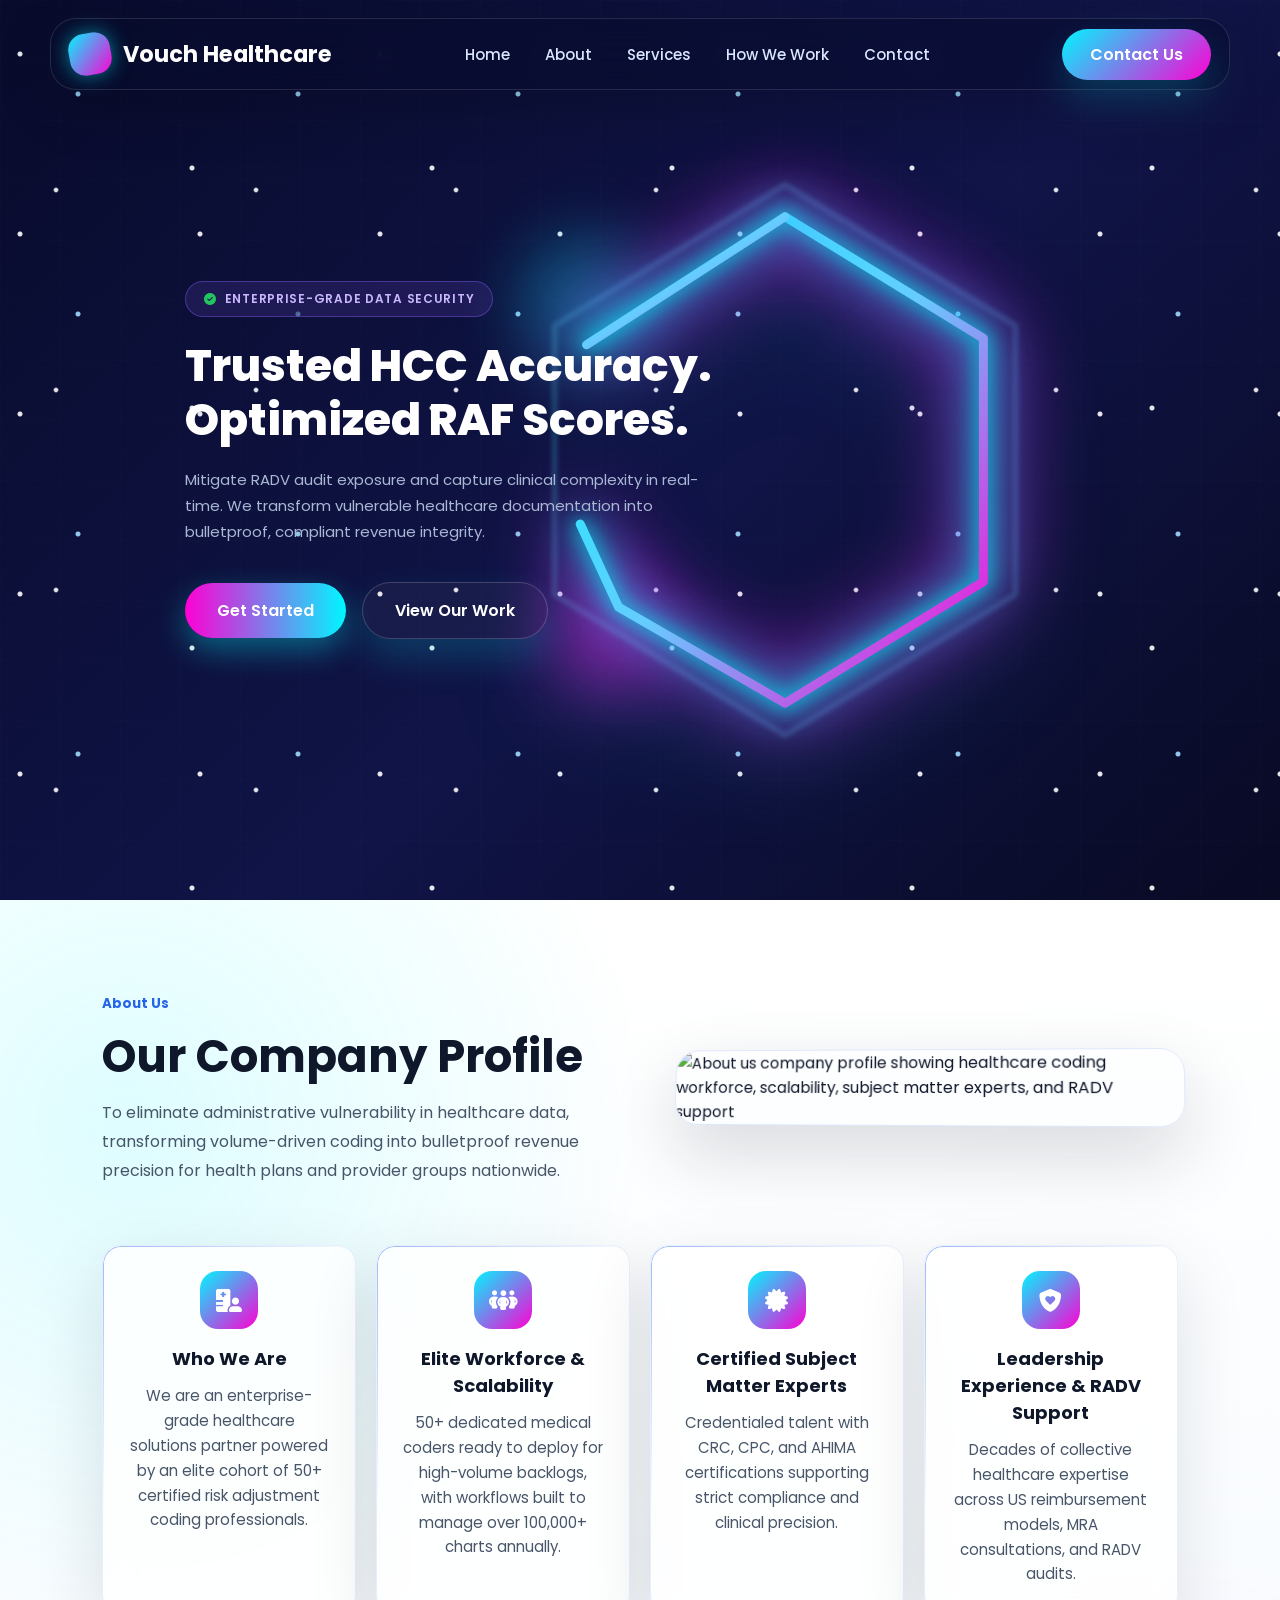
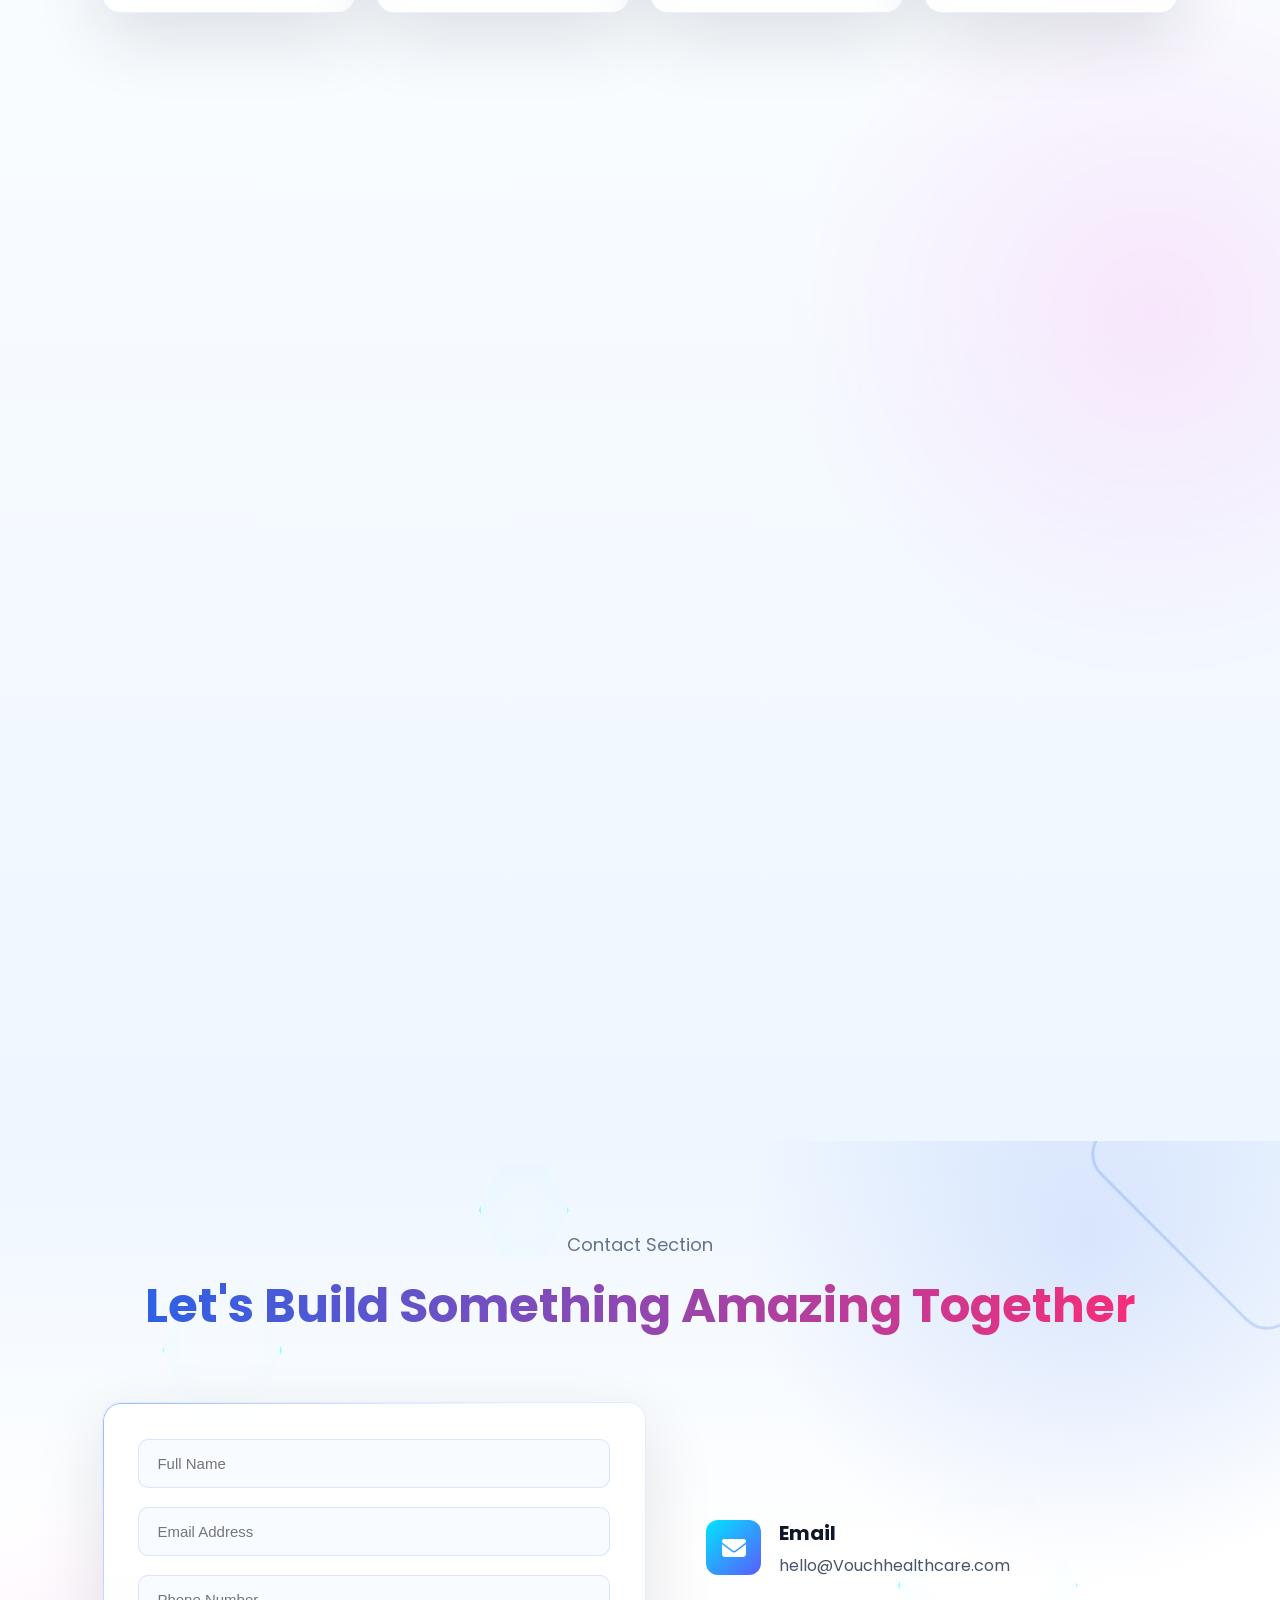
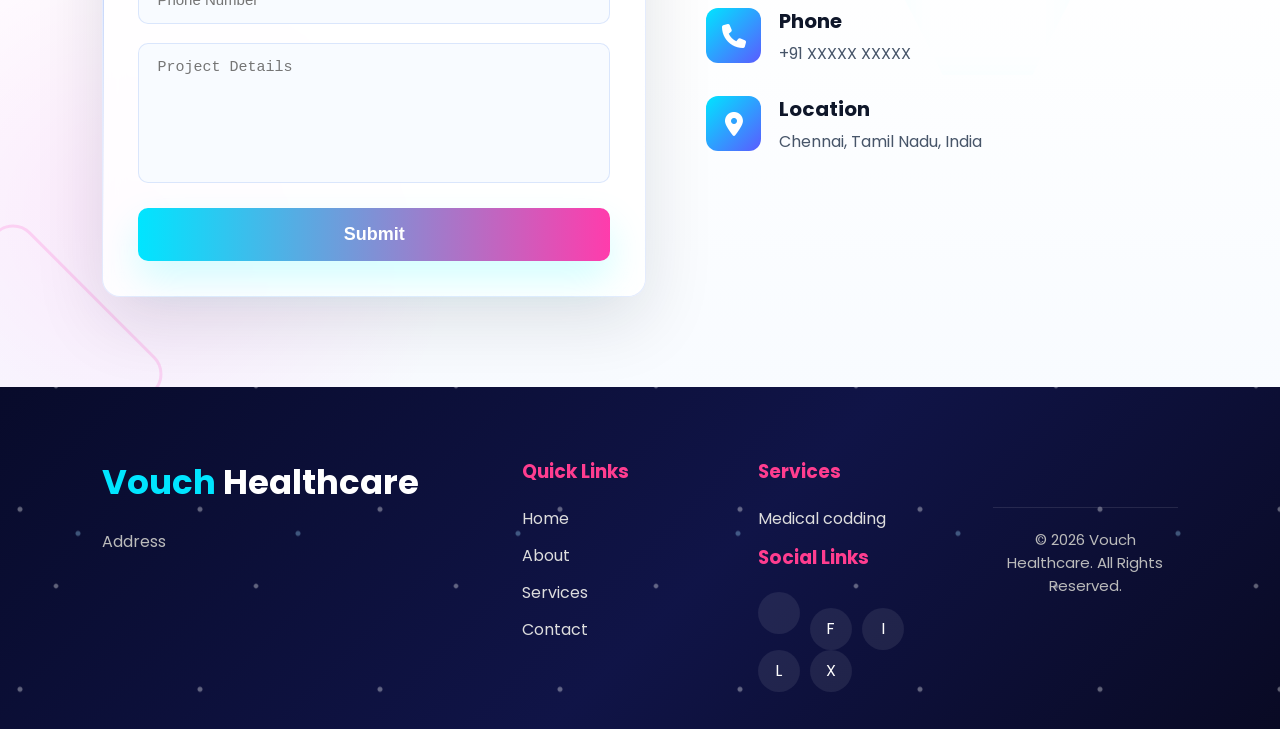
==== index.html @ fd896cf3 "Add files via upload" ====
<!DOCTYPE html>
<html lang="en">
  <head>
    <meta charset="UTF-8" />
    <meta name="viewport" content="width=device-width, initial-scale=1.0" />
    <title>Vyrozen | Modern Websites, SEO & AI Solutions</title>
    <meta name="description" content="Vyrozen builds modern, responsive and SEO-friendly websites that help businesses grow online with web design, SEO and AI-powered solutions." />
    <meta name="keywords" content="Vyrozen, website development, web design, SEO, AI automation, responsive websites" />
    <meta name="robots" content="index, follow" />
    <meta property="og:title" content="Vyrozen | Modern Websites, SEO & AI Solutions" />
    <meta property="og:description" content="Building digital experiences that help businesses grow with modern websites, SEO and AI-powered solutions." />
    <meta property="og:type" content="website" />
    <meta property="og:site_name" content="Vyrozen" />
    <meta name="twitter:card" content="summary_large_image" />
    <meta name="theme-color" content="#080b2b" />
    <link rel="canonical" href="https://vyrozen.com/" />
    <link rel="preconnect" href="https://fonts.googleapis.com" />
    <link rel="preconnect" href="https://fonts.gstatic.com" crossorigin />
    <link href="https://fonts.googleapis.com/css2?family=Poppins:wght@300;400;500;600;700;800&display=swap" rel="stylesheet" />
    <link rel="stylesheet" href="https://cdnjs.cloudflare.com/ajax/libs/font-awesome/6.5.2/css/all.min.css" />
    <link rel="stylesheet" href="styles.css" />
    <script type="application/ld+json">
      {
        "@context": "https://schema.org",
        "@type": "ProfessionalService",
        "name": "Vyrozen",
        "url": "https://vyrozen.com/",
        "email": "hello@vyrozen.com",
        "address": {
          "@type": "PostalAddress",
          "addressLocality": "Coimbatore",
          "addressRegion": "Tamil Nadu",
          "addressCountry": "IN"
        },
        "description": "Vyrozen builds responsive websites, SEO-friendly digital experiences, and AI-powered solutions for growing businesses.",
        "serviceType": ["Website Development", "UI/UX Design", "SEO", "AI Automation"]
      }
    </script>
  </head>
  <body>
    <a class="skip-link" href="#home">Skip to content</a>
    <div class="blur blur1"></div>
    <div class="blur blur2"></div>

    <header class="site-header">
      <a class="logo" href="#home" aria-label="Vouch home">
        <span class="logo-circle"></span>
        <span>Vouch Healthcare</span>
      </a>
      <button class="menu-toggle" type="button" aria-label="Open menu" aria-expanded="false">
        <span></span><span></span><span></span>
      </button>
      <nav class="main-nav" aria-label="Main navigation">
        <ul>
          <li><a href="#home">Home</a></li>
          <li><a href="#about">About</a></li>
          <li><a href="#services">Services</a></li>
          <li><a href="#process">How We Work</a></li>
          <li><a href="#contact">Contact</a></li>
        </ul>
      </nav>
      <a href="#contact" class="contact-btn">Contact Us</a>
    </header>

    <main>
      <section class="hero" id="home" aria-label="Hero section">
        <div class="hero-content reveal">
          <div class="tag"><i class="fa-solid fa-circle-check"></i> Enterprise-Grade Data Security</div>
          <h1>
            Trusted HCC Accuracy.<br />
            Optimized RAF Scores.
          </h1>
          <p>
            Mitigate RADV audit exposure and capture clinical complexity in real-time. We transform vulnerable healthcare documentation into bulletproof, compliant revenue integrity.
          </p>
          <div class="hero-buttons">
            <a href="#contact" class="btn primary">Get Started</a>
            <a href="#about" class="btn secondary">View Our Work</a>
          </div>
        </div>

        <div class="hero-visual reveal">
          <div class="hexagon-large" aria-hidden="true">
            <div class="hex-blur1"></div>
            <div class="hex-blur2"></div>
            <svg viewBox="0 0 500 500">
              <defs>
                <linearGradient id="grad" x1="0%" y1="0%" x2="100%" y2="100%">
                  <stop offset="0%" stop-color="#00F7FF" />
                  <stop offset="50%" stop-color="#66CCFF" />
                  <stop offset="100%" stop-color="#FF00D4" />
                </linearGradient>
              </defs>
              <polygon class="outer" points="250,35 430,145 430,355 250,465 70,355 70,145" />
              <path class="inner" d="M250 60 L405 155 L405 345 L250 440 L120 365 L90 300" />
              <path class="inner" d="M95 160 L250 60" />
            </svg>
          </div>
        </div>
      </section>

      <section class="about" id="about" aria-label="About Vouch Healthcare">
        <div class="about-top">
          <div class="left reveal">
            <small>About Us</small>
            <h2>Our Company Profile</h2>
            <p>
              To eliminate administrative vulnerability in healthcare data, transforming volume-driven coding into bulletproof revenue precision for health plans and provider groups nationwide.
            </p>
          </div>
          <div class="right reveal">
            <img class="about-profile-img" src="assets/about-company-profile.jpg" alt="About us company profile showing healthcare coding workforce, scalability, subject matter experts, and RADV support" loading="lazy" />
          </div>
        </div>

        <div class="features" id="services">
          <article class="card reveal tilt-card">
            <div class="feature-icon"><i class="fa-solid fa-hospital-user"></i></div>
            <h3>Who We Are</h3>
            <p>We are an enterprise-grade healthcare solutions partner powered by an elite cohort of 50+ certified risk adjustment coding professionals.</p>
          </article>
          <article class="card reveal tilt-card">
            <div class="feature-icon"><i class="fa-solid fa-people-group"></i></div>
            <h3>Elite Workforce & Scalability</h3>
            <p>50+ dedicated medical coders ready to deploy for high-volume backlogs, with workflows built to manage over 100,000+ charts annually.</p>
          </article>
          <article class="card reveal tilt-card">
            <div class="feature-icon"><i class="fa-solid fa-certificate"></i></div>
            <h3>Certified Subject Matter Experts</h3>
            <p>Credentialed talent with CRC, CPC, and AHIMA certifications supporting strict compliance and clinical precision.</p>
          </article>
          <article class="card reveal tilt-card">
            <div class="feature-icon"><i class="fa-solid fa-shield-heart"></i></div>
            <h3>Leadership Experience & RADV Support</h3>
            <p>Decades of collective healthcare expertise across US reimbursement models, MRA consultations, and RADV audits.</p>
          </article>
        </div>

        <div class="process reveal" id="process">
          <small>How We Work</small>
          <h2>Our Process</h2>
          <div class="steps">
            <article class="step tilt-card"><div class="number">1</div><h3>Patient & Claim Intake</h3><p>Collect patient records and verify details.</p></article>
            <article class="step tilt-card"><div class="number">2</div><h3>Medical Coding</h3><p>Assign accurate ICD, CPT, and HCPCS medical codes.</p></article>
            <article class="step tilt-card"><div class="number">3</div><h3>Claims & AR</h3><p>Submit claims and efficiently manage outstanding receivables.</p></article>
            <article class="step tilt-card"><div class="number">4</div><h3>Reporting</h3><p>Track performance and optimize revenue cycle outcomes continuously.</p></article>
          </div>
        </div>

        <div class="bottom">
          <div class="bottom-left reveal">
            <small>Why Choose Us</small>
            <h2>Why Businesses Trust Us</h2>
            <ul>
              <li><i class="fa-solid fa-check"></i> HIPAA-Compliant Data Security</li>
              <li><i class="fa-solid fa-check"></i> Reduced Coding Errors</li>
              <li><i class="fa-solid fa-check"></i> Faster Turnaround Time</li>
              <li><i class="fa-solid fa-check"></i> Reduced Denials & Rejections</li>
              <li><i class="fa-solid fa-check"></i> Accurate & Compliant Coding</li>
              <li><i class="fa-solid fa-check"></i> 24/7 Support</li>
            </ul>
          </div>
          <div class="stats reveal">
            <article class="box tilt-card"><h2>50+</h2><p>Certified Codders</p></article>
            <article class="box tilt-card"><h2>98+</h2><p>Accuracy Rate</p></article>
            <article class="box tilt-card"><h2>1+</h2><p>Years Experience</p></article>
            <article class="box tilt-card"><h2>24/7</h2><p>Support</p></article>
          </div>
        </div>
      </section>

      <section class="contact" id="contact">
        <div class="section-title reveal">
          <span>Contact Section</span>
          <div class="hexagon hex1"></div>
          <div class="hexagon hex2"></div>
          <div class="hexagon hex3"></div>
          <h2>Let's Build Something Amazing Together</h2>
        </div>
        <div class="contact-wrapper">
          <form class="contact-form reveal">
            <label><span>Full Name</span><input type="text" name="name" placeholder="Full Name" autocomplete="name" required /></label>
            <label><span>Email Address</span><input type="email" name="email" placeholder="Email Address" autocomplete="email" required /></label>
            <label><span>Phone Number</span><input type="tel" name="phone" placeholder="Phone Number" autocomplete="tel" /></label>
            <label><span>Project Details</span><textarea name="project" placeholder="Project Details" required></textarea></label>
            <button type="submit">Submit</button>
          </form>
          <div class="contact-info reveal">
            <article class="info-box"><div class="icon"><i class="fa-solid fa-envelope"></i></div><div><h4>Email</h4><p>hello@Vouchhealthcare.com</p></div></article>
            <article class="info-box"><div class="icon"><i class="fa-solid fa-phone"></i></div><div><h4>Phone</h4><p>+91 XXXXX XXXXX</p></div></article>
            <article class="info-box"><div class="icon"><i class="fa-solid fa-location-dot"></i></div><div><h4>Location</h4><p>Chennai, Tamil Nadu, India</p></div></article>
          </div>
        </div>
      </section>
    </main>

    <footer class="footer">
      <div class="footer-grid">
        <div>
          <div class="footer-logo"><span>Vouch</span> Healthcare</div>
          <p>Address</p>
        </div>
        <div>
          <h3>Quick Links</h3>
          <ul><li><a href="#home">Home</a></li><li><a href="#about">About</a></li><li><a href="#services">Services</a></li><li><a href="#contact">Contact</a></li></ul>
        </div>
        <div>
          <h3>Services</h3>
          <ul><li><a href="#services">Medical codding</a></li><li><a 
        </div>
        <div>
          <h3>Social Links</h3>
          <div class="social"><a href="#" aria-label="Facebook">F</a><a href="#" aria-label="Instagram">I</a><a href="#" aria-label="LinkedIn">L</a><a href="#" aria-label="X">X</a></div>
        </div>
      </div>
      <div class="copyright">© 2026 Vouch Healthcare. All Rights Reserved.</div>
    </footer>

    <script src="script.js"></script>
  </body>
</html>
---- styles.css ----
*{box-sizing:border-box;margin:0;padding:0}
:root{--primary:#00f7ff;--secondary:#ff00d4;--blue:#3b82f6;--dark:#080b2b;--muted:#a9b8d4}
html{scroll-behavior:smooth}
body{min-height:100vh;overflow-x:hidden;color:#fff;background:#f6f9ff;font-family:Poppins,sans-serif}
a{color:inherit;text-decoration:none}ul{list-style:none}.blur{position:absolute;z-index:-1;border-radius:50%;filter:blur(120px)}.blur1{top:-150px;right:-120px;width:420px;height:420px;background:#00e5ff;opacity:.25}.blur2{bottom:-120px;left:-120px;width:350px;height:350px;background:#ff2dff;opacity:.15}
.site-header{position:fixed;top:0;left:0;z-index:1000;display:flex;width:100%;min-height:90px;align-items:center;justify-content:space-between;gap:24px;padding:0 8%;transition:.3s}.site-header.scrolled{background:rgba(8,11,43,.74);box-shadow:0 20px 50px rgba(0,0,0,.24);backdrop-filter:blur(18px)}
.logo{display:flex;align-items:center;gap:12px;font-size:1.4rem;font-weight:700}.logo-circle{display:block;width:42px;height:42px;border-radius:50%;background:linear-gradient(135deg,var(--primary),var(--secondary));box-shadow:0 0 20px rgba(0,247,255,.5)}
.main-nav ul{display:flex;gap:35px}.main-nav a{position:relative;color:#d9e7ff;font-size:15px;font-weight:500}.main-nav a:hover{color:#fff}.main-nav a::after{position:absolute;bottom:-8px;left:0;width:0;height:2px;content:"";background:linear-gradient(90deg,var(--primary),var(--secondary));transition:.3s}.main-nav a:hover::after{width:100%}
.contact-btn,.btn,.contact-form button{transition:transform .35s ease,box-shadow .35s ease}.contact-btn{padding:13px 28px;color:#fff;border-radius:50px;background:linear-gradient(135deg,var(--primary),var(--secondary));font-weight:600}.menu-toggle{display:none;width:44px;height:44px;border:1px solid rgba(255,255,255,.18);border-radius:14px;background:rgba(255,255,255,.08)}.menu-toggle span{display:block;width:20px;height:2px;margin:5px auto;background:#fff}
.hero{position:relative;display:flex;min-height:100vh;align-items:center;justify-content:center;padding:100px 8% 80px;text-align:left;overflow:hidden;background:linear-gradient(135deg,#080b2b,#101447 55%,#090a24)}.hero::before{position:absolute;inset:0;z-index:0;content:"";background:radial-gradient(circle,#fff 2px,transparent 3px) 10% 20%/180px 180px,radial-gradient(circle,#9fdcff 2px,transparent 3px) 80% 30%/220px 220px,radial-gradient(circle,#fff 1.5px,transparent 3px) 70% 70%/200px 200px,radial-gradient(circle,#fff 2px,transparent 3px) 30% 80%/240px 240px;opacity:.9}.hero::after{position:absolute;inset:0;z-index:0;content:"";background-image:linear-gradient(rgba(255,255,255,.03) 1px,transparent 1px),linear-gradient(90deg,rgba(255,255,255,.03) 1px,transparent 1px);background-size:60px 60px;opacity:.35}.hero-content{position:relative;z-index:2;flex:0 1 620px;max-width:620px;padding:20px 10px;transform:translateY(-38px)}.hero-visual{position:relative;z-index:1;display:flex;flex:0 0 640px;align-items:center;justify-content:center;margin-left:-330px;pointer-events:none;transform:translateY(-38px)}.hexagon-large{position:relative;width:640px;height:640px}.hexagon-large svg{width:100%;height:100%;overflow:visible}.hexagon-large .outer{fill:none;stroke:#5adfff;stroke-width:4;opacity:.25;filter:blur(2px)}.hexagon-large .inner{fill:none;stroke:url(#grad);stroke-width:7;stroke-linecap:round;stroke-linejoin:round;stroke-dasharray:1200;stroke-dashoffset:1200;filter:drop-shadow(0 0 8px #00f7ff) drop-shadow(0 0 18px #00f7ff) drop-shadow(0 0 30px #ff00ff);animation:draw 3s linear forwards,glow 2s infinite alternate}
.hex-blur1,.hex-blur2{position:absolute;z-index:-1;border-radius:50%;filter:blur(35px)}.hex-blur1{top:100px;left:60px;width:120px;height:120px;background:#00e5ff;opacity:.35}.hex-blur2{bottom:80px;left:80px;width:120px;height:120px;background:#ff2dff;opacity:.35}
.tag{display:inline-flex;align-items:center;gap:8px;margin-bottom:22px;padding:8px 18px;color:#c9b8ff;border:1px solid rgba(139,92,246,.4);border-radius:50px;background:rgba(139,92,246,.14);backdrop-filter:blur(20px);font-size:12px;font-weight:600;letter-spacing:.06em;text-transform:uppercase}.tag i{color:#22c55e}.hero h1{margin-bottom:16px;font-size:clamp(2rem,4vw,44px);font-weight:800;line-height:1.22}.hero p{max-width:520px;margin:20px 0 36px;color:var(--muted);font-size:15px;line-height:1.75}.hero-buttons{display:flex;align-items:center;justify-content:flex-start;gap:16px}.btn{display:inline-flex;align-items:center;justify-content:center;padding:15px 32px;color:#fff;border-radius:60px;font-weight:600}.btn.primary{background:linear-gradient(90deg,var(--secondary),var(--primary));box-shadow:0 12px 30px rgba(0,247,255,.35)}.btn.secondary{border:1px solid rgba(255,255,255,.18);background:rgba(255,255,255,.04)}.btn:hover,.contact-btn:hover,.contact-form button:hover{transform:translateY(-4px)}
.about{max-width:1200px;margin:auto;padding:90px 8%;color:#0f172a;background:linear-gradient(180deg,#ffffff 0%,#f6f9ff 48%,#eef6ff 100%)}.about-top,.bottom{display:flex;flex-wrap:wrap;justify-content:space-between;gap:50px}.about-top{align-items:center;margin-bottom:60px}.left,.right,.bottom-left,.stats{flex:1}.left small,.process small,.bottom-left small{color:#2563eb;font-weight:700}.left h2{margin:15px 0;font-size:clamp(2rem,4vw,45px);line-height:1.2;color:#0f172a}.left p,.bottom-left li,.process p,.box p{color:#475569}.left p{line-height:1.8}.right{display:flex;justify-content:center}.image-box{display:flex;width:100%;max-width:450px;height:320px;align-items:center;justify-content:center;color:#64748b;border:2px dashed rgba(37,99,235,.25);border-radius:20px;background:rgba(255,255,255,.72);font-size:22px}
.features,.steps,.stats{display:grid;gap:20px}.features{grid-template-columns:repeat(4,1fr);margin-bottom:70px}.card,.step,.box{border:1px solid rgba(37,99,235,.1);border-radius:18px;background:rgba(255,255,255,.82);box-shadow:0 18px 45px rgba(15,23,42,.08);backdrop-filter:blur(14px);transition:.3s}.card{padding:25px;text-align:center}.card:hover,.step:hover,.box:hover{transform:translateY(-8px)}.feature-icon{display:grid;width:58px;height:58px;place-items:center;margin:0 auto 16px;color:#fff;border-radius:18px;background:linear-gradient(135deg,var(--primary),var(--secondary));font-size:23px}.card h3,.step h3{font-size:18px;color:#0f172a}
.process{margin-bottom:70px;padding:70px 30px;border:1px solid rgba(37,99,235,.1);border-radius:20px;background:linear-gradient(135deg,#f8fbff,#eaf4ff);text-align:center}.process h2,.bottom-left h2{font-size:clamp(2rem,4vw,40px);color:#0f172a}.process h2{margin:10px 0 40px}.steps{grid-template-columns:repeat(4,1fr)}.step{padding:25px}.number{display:flex;width:55px;height:55px;align-items:center;justify-content:center;margin:auto auto 20px;color:#fff;border-radius:50%;background:#3b82f6;font-weight:700}.bottom-left h2{margin:10px 0 20px}.bottom-left li{margin:15px 0;font-size:18px}.bottom-left i{margin-right:10px;color:#2563eb}.stats{grid-template-columns:repeat(2,1fr)}.box{padding:30px;text-align:center}.box h2{color:#2563eb;font-size:40px}.box p{margin-top:10px}
.contact{position:relative;overflow:hidden;padding:90px 8%;background:linear-gradient(180deg,#eef6ff 0%,#ffffff 48%,#f6f9ff 100%);color:#0f172a}.contact::before,.contact::after{position:absolute;content:"";border:3px solid rgba(37,99,235,.18);transform:rotate(45deg)}.contact::before{top:-120px;right:-120px;width:260px;height:260px;border-radius:30px}.contact::after{bottom:-100px;left:-100px;width:220px;height:220px;border-color:rgba(255,0,180,.13);border-radius:25px}.section-title{position:relative;margin-bottom:60px;text-align:center}.section-title span{color:#64748b;font-size:18px}.section-title h2{margin-top:12px;background:linear-gradient(90deg,#2563eb,#ff2b74);background-clip:text;color:transparent;font-size:clamp(2rem,5vw,48px);font-weight:700;-webkit-background-clip:text}
.contact-wrapper{position:relative;z-index:1;display:flex;flex-wrap:wrap;align-items:center;justify-content:space-between;gap:60px}.contact-form{flex:1;padding:35px;border:1px solid rgba(37,99,235,.12);border-radius:18px;background:rgba(255,255,255,.86);box-shadow:0 18px 45px rgba(15,23,42,.08);backdrop-filter:blur(10px)}.contact-form input,.contact-form textarea{width:100%;margin-bottom:18px;padding:15px 18px;color:#0f172a;border:1px solid rgba(37,99,235,.14);border-radius:10px;outline:none;background:rgba(248,251,255,.94);font-size:15px;transition:.3s}.contact-form input:focus,.contact-form textarea:focus{border-color:#00aaff;box-shadow:0 0 15px rgba(0,170,255,.22)}.contact-form textarea{height:140px;resize:none}.contact-form button{width:100%;padding:16px;color:#fff;border:none;border-radius:10px;cursor:pointer;background:linear-gradient(90deg,#00e5ff,#ff3cac);font-size:18px;font-weight:600}.contact-form button:hover{box-shadow:0 0 25px rgba(255,0,180,.35)}.contact-info{flex:1}.info-box{display:flex;align-items:center;gap:18px;margin-bottom:28px}.icon{display:flex;width:55px;height:55px;align-items:center;justify-content:center;color:#fff;border-radius:12px;background:linear-gradient(135deg,#00e5ff,#5b5bff);font-size:24px}.info-box h4{margin-bottom:5px;font-size:20px;color:#0f172a}.info-box p{color:#475569}
.hexagon{position:absolute;width:120px;height:138px;border:2px solid rgba(0,255,255,.35);background:transparent;clip-path:polygon(25% 6.7%,75% 6.7%,100% 50%,75% 93.3%,25% 93.3%,0% 50%);filter:drop-shadow(0 0 15px cyan);animation:float 8s ease-in-out infinite}.hex1{top:50px;left:60px}.hex2{top:250px;right:100px;width:180px;height:208px;animation-duration:10s}.hex3{bottom:80px;left:35%;width:90px;height:104px}
.footer{position:relative;overflow:hidden;padding:70px 8% 25px;background:linear-gradient(135deg,#080b2b,#101447 55%,#090a24);color:#fff}.footer::before{position:absolute;inset:0;content:"";background:radial-gradient(circle,#fff 2px,transparent 3px) 10% 20%/180px 180px,radial-gradient(circle,#9fdcff 2px,transparent 3px) 80% 30%/220px 220px,radial-gradient(circle,#fff 1.5px,transparent 3px) 70% 70%/200px 200px;opacity:.35}.footer-grid,.copyright{position:relative;z-index:1}.footer-grid{display:grid;grid-template-columns:2fr 1fr 1fr 1fr;gap:50px}.footer h3{margin-bottom:20px;color:#ff3d8f}.footer li{margin-bottom:12px}.footer a{color:#ddd;transition:.3s}.footer a:hover{color:#00e5ff}.footer-logo{margin-bottom:20px;font-size:34px;font-weight:700}.footer-logo span{color:#00e5ff}.footer p{color:#bbb;line-height:1.8}.social a{display:inline-flex;width:42px;height:42px;align-items:center;justify-content:center;margin-right:10px;color:#fff;border-radius:50%;background:rgba(255,255,255,.08)}.social a:hover{color:#111;background:#00e5ff;transform:translateY(-5px)}.copyright{margin-top:50px;padding-top:20px;color:#bbb;border-top:1px solid rgba(255,255,255,.1);text-align:center;font-size:15px}
.reveal{opacity:0;transform:translateY(36px);transition:opacity .7s ease,transform .7s ease}.reveal.visible{opacity:1;transform:translateY(0)}
@keyframes draw{to{stroke-dashoffset:0}}@keyframes glow{from{filter:drop-shadow(0 0 10px cyan) drop-shadow(0 0 20px cyan) drop-shadow(0 0 35px #ff00ff)}to{filter:drop-shadow(0 0 20px cyan) drop-shadow(0 0 40px cyan) drop-shadow(0 0 60px #ff00ff)}}@keyframes float{0%,100%{transform:translateY(0) rotate(0)}50%{transform:translateY(-20px) rotate(10deg)}}
@media(max-width:992px){.site-header{padding:20px 5%}.main-nav ul{gap:20px}.hexagon-large{width:480px;height:480px}.hero-visual{flex-basis:480px;margin-left:-250px}.features,.steps,.stats{grid-template-columns:repeat(2,1fr)}.footer-grid{grid-template-columns:repeat(2,1fr)}}
@media(max-width:768px){.site-header{min-height:76px;padding:16px 24px}.menu-toggle{display:block}.main-nav{position:fixed;top:76px;right:20px;left:20px;padding:18px;border:1px solid rgba(255,255,255,.12);border-radius:18px;background:rgba(8,11,43,.94);box-shadow:0 20px 50px rgba(0,0,0,.28);backdrop-filter:blur(20px);opacity:0;pointer-events:none;transform:translateY(-12px);transition:.3s}.main-nav.open{opacity:1;pointer-events:auto;transform:translateY(0)}.main-nav ul{flex-direction:column;gap:0}.main-nav a{display:block;padding:13px}.contact-btn{display:none}.hero{flex-direction:column;padding:140px 25px 80px;text-align:center}.hero-content{max-width:600px;text-align:center}.hero p{margin:20px auto 36px}.hero-buttons{width:100%;flex-direction:column;justify-content:center}.btn{width:100%}.hexagon-large{width:380px;height:380px}.hero-visual{flex-basis:380px;margin-top:-40px;margin-left:0}.about-top,.bottom,.contact-wrapper{flex-direction:column}}
@media(max-width:600px){.hero h1{font-size:28px}.hero p{font-size:14px}.tag{padding:8px 14px;font-size:11px}.hexagon-large{width:300px;height:300px}.hero-visual{flex-basis:300px}.features,.steps,.stats,.footer-grid{grid-template-columns:1fr}.left h2,.bottom-left h2,.process h2,.section-title h2{font-size:30px}.contact{padding:70px 20px}.footer{padding:60px 20px 20px}}
::-webkit-scrollbar{width:10px}::-webkit-scrollbar-track{background:#081522}::-webkit-scrollbar-thumb{border-radius:50px;background:linear-gradient(var(--primary),var(--secondary))}::selection{color:#fff;background:#00f7ff}

/* Professional responsive polish */
:root{
  --ink:#0f172a;
  --body:#475569;
  --surface:#f6f9ff;
  --card:#ffffffd9;
  --line:rgba(37,99,235,.12);
  --shadow:0 24px 70px rgba(15,23,42,.12);
}

.skip-link{
  position:fixed;
  left:16px;
  top:12px;
  z-index:2000;
  padding:10px 14px;
  color:#fff;
  border-radius:999px;
  background:#2563eb;
  transform:translateY(-140%);
}

.skip-link:focus{transform:translateY(0)}

.site-header{
  left:50%;
  top:18px;
  width:min(1180px,calc(100% - 28px));
  min-height:72px;
  padding:0 18px;
  border:1px solid rgba(255,255,255,.12);
  border-radius:26px;
  background:rgba(8,11,43,.48);
  box-shadow:0 18px 55px rgba(0,0,0,.18);
  backdrop-filter:blur(18px);
  transform:translateX(-50%);
}

.site-header.scrolled{background:rgba(8,11,43,.82)}

.logo-circle{
  border-radius:16px;
  transform:rotate(-10deg);
}

.contact-btn,.btn,.contact-form button{
  position:relative;
  overflow:hidden;
  min-height:48px;
  box-shadow:0 18px 38px rgba(0,247,255,.18);
}

.contact-btn::after,.btn::after,.contact-form button::after{
  position:absolute;
  inset:0;
  content:"";
  background:linear-gradient(115deg,transparent 0 38%,rgba(255,255,255,.36) 46%,transparent 54%);
  transform:translateX(-120%);
  transition:transform .55s ease;
}

.contact-btn:hover::after,.btn:hover::after,.contact-form button:hover::after{transform:translateX(120%)}

.hero{
  min-height:100svh;
  padding-top:120px;
  perspective:1200px;
}

.hero-content{
  padding:26px;
  border:1px solid rgba(255,255,255,.08);
  border-radius:28px;
  background:linear-gradient(135deg,rgba(255,255,255,.07),rgba(255,255,255,.02));
  box-shadow:0 24px 80px rgba(0,0,0,.22);
  backdrop-filter:blur(8px);
}

.hero h1{
  max-width:650px;
  text-wrap:balance;
  font-size:clamp(2.35rem,5.8vw,4.75rem);
  line-height:1.05;
  letter-spacing:-.02em;
}

.hero p{
  font-size:clamp(.98rem,1.4vw,1.08rem);
  text-wrap:pretty;
}

.hexagon-large{
  transform:rotateX(8deg) rotateY(-12deg);
  filter:drop-shadow(0 35px 45px rgba(0,247,255,.18));
}

.about,.contact{
  width:100%;
  max-width:none;
  margin:0;
}

.about > *, .contact > *{
  max-width:1180px;
  margin-inline:auto;
}

.about{
  background:
    radial-gradient(circle at 10% 12%,rgba(0,247,255,.12),transparent 26%),
    radial-gradient(circle at 90% 55%,rgba(255,0,212,.08),transparent 24%),
    linear-gradient(180deg,#fff 0%,#f7fbff 52%,#eef6ff 100%);
}

.contact{
  background:
    radial-gradient(circle at 85% 12%,rgba(37,99,235,.13),transparent 26%),
    radial-gradient(circle at 10% 80%,rgba(255,0,212,.08),transparent 25%),
    linear-gradient(180deg,#eef6ff 0%,#fff 48%,#f8fbff 100%);
}

.card,.step,.box,.contact-form,.image-box{
  transform-style:preserve-3d;
  box-shadow:var(--shadow);
}

.card,.step,.box{
  position:relative;
  overflow:hidden;
}

.card::before,.step::before,.box::before,.contact-form::before{
  position:absolute;
  inset:0;
  padding:1px;
  content:"";
  border-radius:inherit;
  background:linear-gradient(135deg,rgba(37,99,235,.45),transparent 42%,rgba(255,255,255,.9));
  mask:linear-gradient(#000 0 0) content-box,linear-gradient(#000 0 0);
  mask-composite:exclude;
  pointer-events:none;
}

.image-box{
  position:relative;
  min-height:360px;
  border:0;
  overflow:hidden;
  background:
    radial-gradient(circle at 68% 22%,rgba(0,247,255,.22),transparent 26%),
    linear-gradient(145deg,#fff,#eaf4ff);
  perspective:900px;
}

.device-3d{
  width:min(330px,82%);
  height:210px;
  padding:12px;
  border-radius:24px;
  background:#0f172a;
  box-shadow:0 34px 50px rgba(15,23,42,.24);
  transform:rotateX(12deg) rotateY(-18deg) rotateZ(2deg);
  animation:deviceFloat 5s ease-in-out infinite;
}

.device-top{
  display:flex;
  gap:7px;
  padding:6px 7px 12px;
}

.device-top span{
  width:9px;
  height:9px;
  border-radius:50%;
  background:#dbeafe;
}

.device-screen{
  position:relative;
  height:156px;
  overflow:hidden;
  border-radius:16px;
  padding:22px;
  background:linear-gradient(135deg,#eff6ff,#fff);
}

.device-screen strong{
  color:#0f172a;
  font-size:1.25rem;
}

.device-screen i,.device-screen b{
  display:block;
  height:10px;
  border-radius:999px;
  background:linear-gradient(90deg,#2563eb,#00f7ff);
}

.device-screen i{width:72%;margin-top:28px}.device-screen b{width:46%;margin-top:14px}

.floating-chip{
  position:absolute;
  display:grid;
  width:62px;
  height:62px;
  place-items:center;
  color:#fff;
  border-radius:20px;
  background:linear-gradient(135deg,#2563eb,#ff00d4);
  box-shadow:0 18px 34px rgba(37,99,235,.25);
  font-weight:800;
  animation:chipFloat 4s ease-in-out infinite alternate;
}

.chip-one{left:11%;top:22%}.chip-two{right:12%;top:28%;animation-delay:-1.2s}.chip-three{right:23%;bottom:17%;animation-delay:-2s}

.contact-form label span{
  display:block;
  width:1px;
  height:1px;
  overflow:hidden;
  clip:rect(0 0 0 0);
  white-space:nowrap;
}

.contact-form label{
  display:block;
}

body.nav-open{
  overflow:hidden;
}

@keyframes deviceFloat{
  0%,100%{transform:rotateX(12deg) rotateY(-18deg) rotateZ(2deg) translateY(0)}
  50%{transform:rotateX(10deg) rotateY(-12deg) rotateZ(0deg) translateY(-12px)}
}

@keyframes chipFloat{
  to{transform:translateY(-14px) rotate(6deg)}
}

@media(max-width:900px){
  .site-header{
    top:10px;
    width:calc(100% - 20px);
  }

  .hero{
    gap:12px;
    min-height:auto;
    padding:120px 20px 64px;
  }

  .hero-content,.hero-visual{
    transform:none;
  }

  .hero-content{
    width:100%;
    padding:22px;
  }

  .hero h1{
    font-size:clamp(2.15rem,10vw,3.35rem);
  }

  .features,.steps,.stats{
    grid-template-columns:1fr 1fr;
  }
}

@media(max-width:640px){
  .site-header{
    min-height:64px;
    border-radius:20px;
  }

  .logo{
    font-size:1.08rem;
  }

  .logo-circle{
    width:36px;
    height:36px;
  }

  .main-nav{
    top:84px;
  }

  .hero{
    padding:104px 16px 54px;
  }

  .hero-content{
    text-align:left;
    border-radius:22px;
  }

  .hero-buttons{
    align-items:stretch;
  }

  .hexagon-large{
    width:min(290px,84vw);
    height:min(290px,84vw);
  }

  .hero-visual{
    flex-basis:auto;
    min-height:250px;
  }

  .about,.contact{
    padding:64px 18px;
  }

  .features,.steps,.stats,.footer-grid{
    grid-template-columns:1fr;
  }

  .image-box{
    min-height:300px;
  }

  .device-3d{
    width:88%;
    height:188px;
  }

  .footer{
    padding:58px 20px 24px;
  }
}

@media(prefers-reduced-motion:reduce){
  *,*::before,*::after{
    scroll-behavior:auto!important;
    animation-duration:.01ms!important;
    animation-iteration-count:1!important;
    transition-duration:.01ms!important;
  }
}

/* Restore original hero style */
.hero{
  padding:100px 8% 80px;
}

.hero-content{
  max-width:620px;
  padding:20px 10px;
  border:0;
  border-radius:0;
  background:transparent;
  box-shadow:none;
  backdrop-filter:none;
  transform:translateY(-38px);
}

.hero h1{
  max-width:620px;
  margin-bottom:16px;
  font-size:clamp(2rem,4vw,44px);
  font-weight:800;
  line-height:1.22;
  letter-spacing:0;
}

.hero p{
  max-width:520px;
  margin:20px 0 36px;
  color:var(--muted);
  font-size:15px;
  line-height:1.75;
}

.hexagon-large{
  transform:none;
}

@media(max-width:900px){
  .hero-content{
    padding:20px 10px;
    background:transparent;
    box-shadow:none;
    transform:none;
  }

  .hero h1{
    font-size:clamp(2rem,8vw,38px);
  }
}

@media(max-width:600px){
  .hero h1{
    font-size:28px;
  }
}

/* About company profile update */
.about-profile-img{
  display:block;
  width:100%;
  max-width:560px;
  border:1px solid rgba(37,99,235,.14);
  border-radius:24px;
  box-shadow:0 28px 70px rgba(15,23,42,.16);
  transform:perspective(900px) rotateY(-7deg) rotateX(4deg);
  transition:transform .35s ease,box-shadow .35s ease;
}

.about-profile-img:hover{
  transform:perspective(900px) rotateY(-2deg) rotateX(1deg) translateY(-6px);
  box-shadow:0 34px 90px rgba(37,99,235,.2);
}

.card p{
  margin-top:12px;
  color:#475569;
  font-size:.94rem;
  line-height:1.65;
}

@media(max-width:768px){
  .about-profile-img{
    max-width:100%;
    transform:none;
  }
}
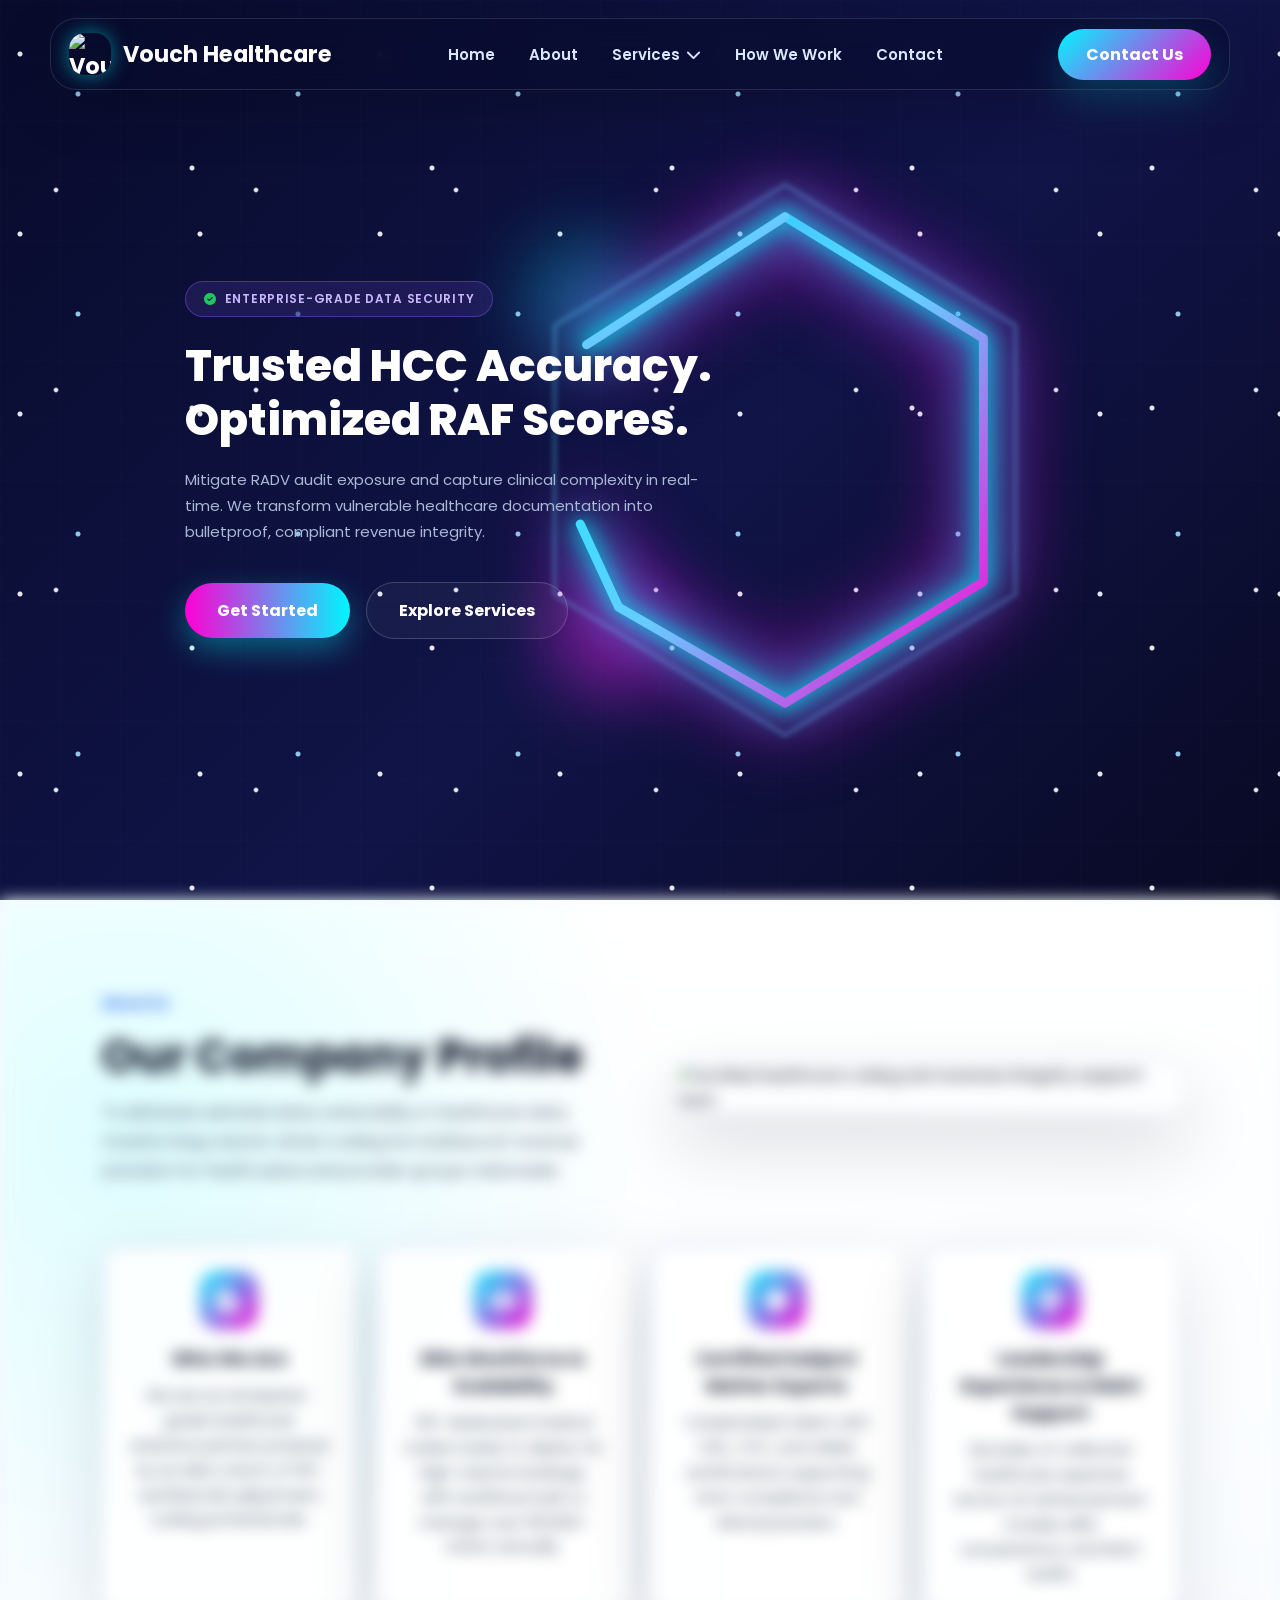
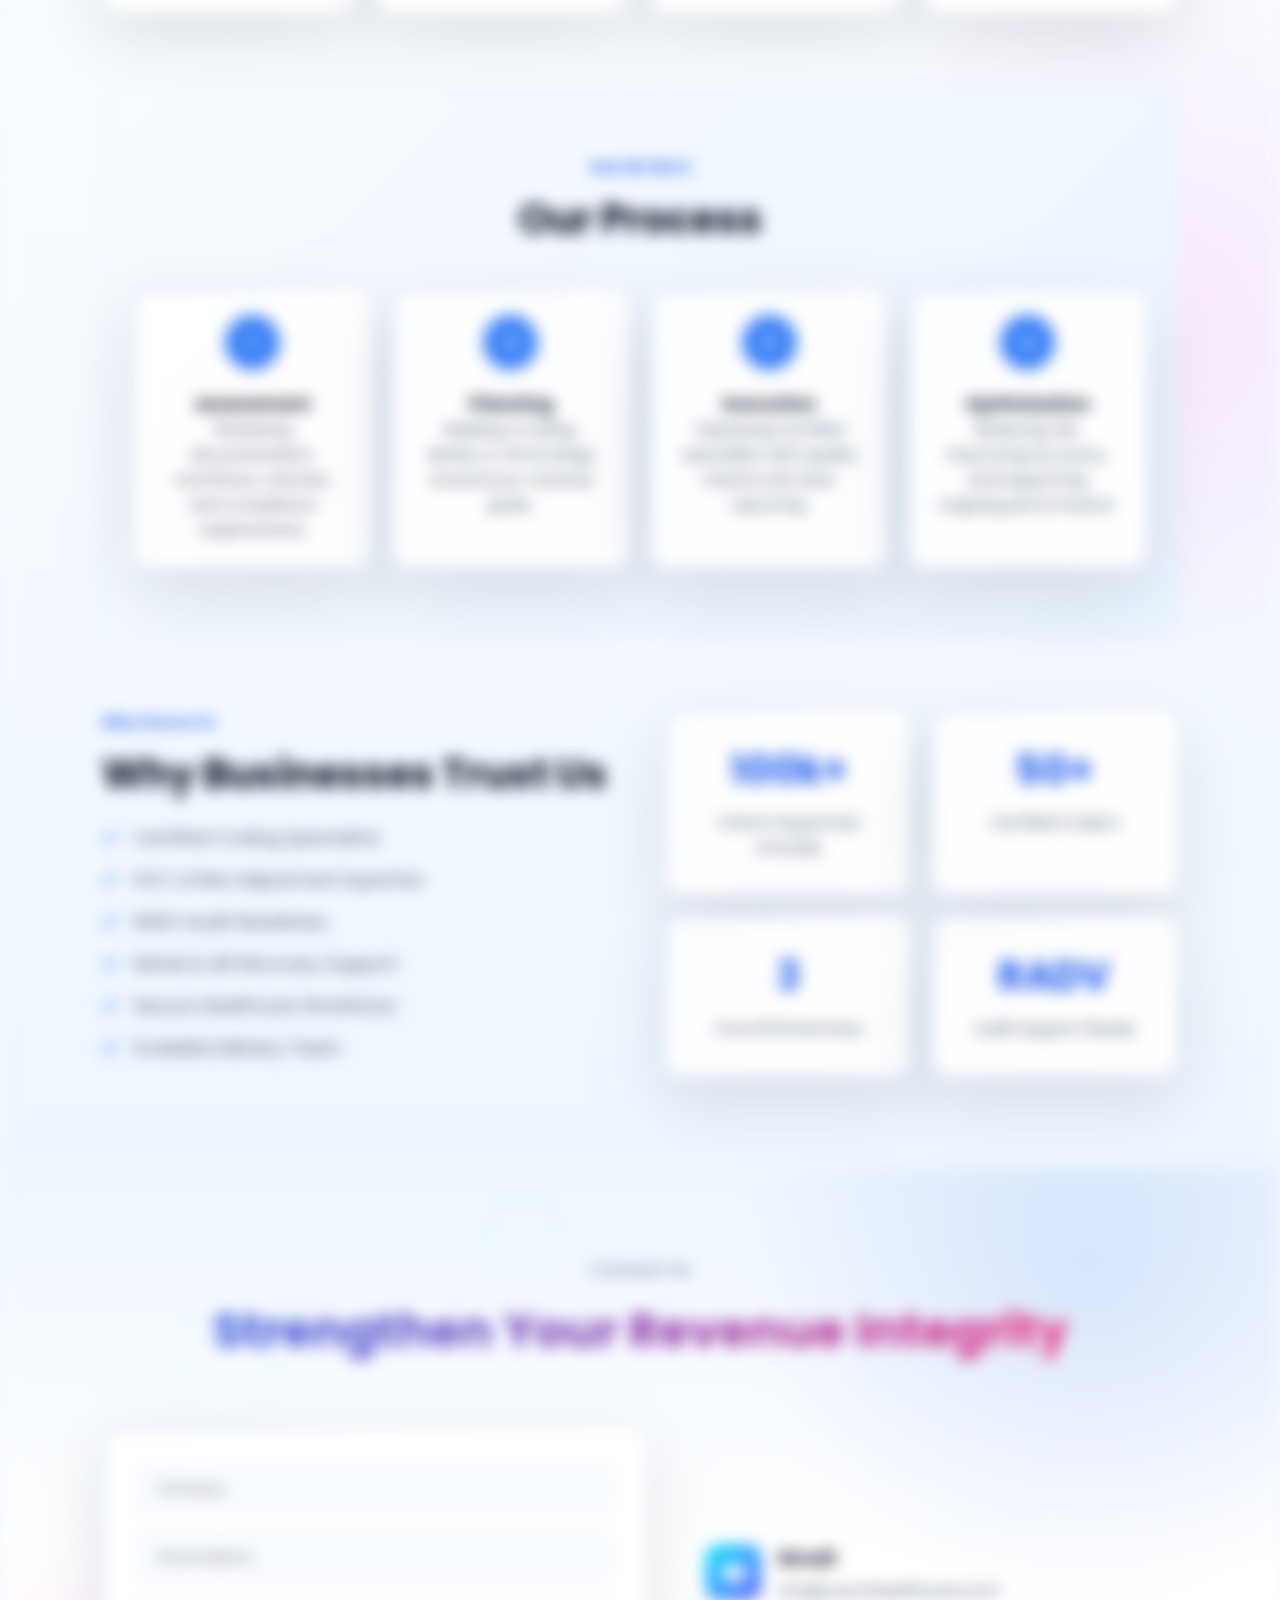
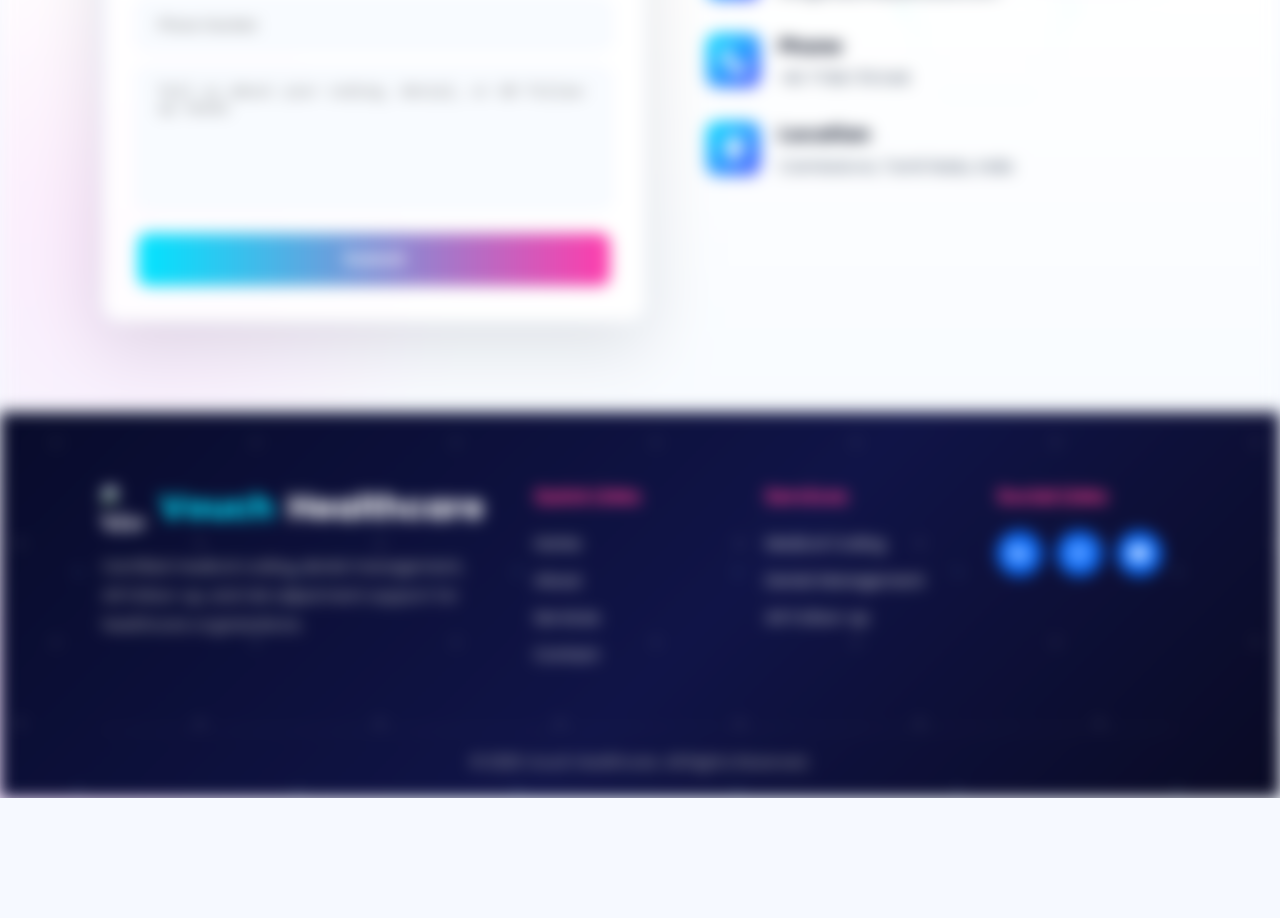
==== commit 56a61100: "Add files via upload" ====
--- a/index.html
+++ b/index.html
@@ -3,17 +3,18 @@
   <head>
     <meta charset="UTF-8" />
     <meta name="viewport" content="width=device-width, initial-scale=1.0" />
-    <title>Vyrozen | Modern Websites, SEO & AI Solutions</title>
-    <meta name="description" content="Vyrozen builds modern, responsive and SEO-friendly websites that help businesses grow online with web design, SEO and AI-powered solutions." />
-    <meta name="keywords" content="Vyrozen, website development, web design, SEO, AI automation, responsive websites" />
+    <title>Vouch Healthcare | HCC Medical Coding, Denial Management & AR Follow-Up</title>
+    <meta name="description" content="Vouch Healthcare provides certified HCC medical coding, denial management, AR follow-up, RADV audit support, and revenue integrity services for healthcare organizations." />
+    <meta name="keywords" content="Vouch Healthcare, HCC medical coding, risk adjustment coding, denial management, AR follow-up, RADV audit support, healthcare revenue cycle" />
     <meta name="robots" content="index, follow" />
-    <meta property="og:title" content="Vyrozen | Modern Websites, SEO & AI Solutions" />
-    <meta property="og:description" content="Building digital experiences that help businesses grow with modern websites, SEO and AI-powered solutions." />
+    <meta property="og:title" content="Vouch Healthcare | HCC Medical Coding & Revenue Cycle Services" />
+    <meta property="og:description" content="Certified healthcare coding, denial management, AR follow-up, and RADV audit support built for compliant revenue integrity." />
     <meta property="og:type" content="website" />
-    <meta property="og:site_name" content="Vyrozen" />
+    <meta property="og:site_name" content="Vouch Healthcare" />
+    <meta property="og:url" content="https://vouchhealthcare.com/" />
     <meta name="twitter:card" content="summary_large_image" />
     <meta name="theme-color" content="#080b2b" />
-    <link rel="canonical" href="https://vyrozen.com/" />
+    <link rel="canonical" href="https://vouchhealthcare.com/" />
     <link rel="preconnect" href="https://fonts.googleapis.com" />
     <link rel="preconnect" href="https://fonts.gstatic.com" crossorigin />
     <link href="https://fonts.googleapis.com/css2?family=Poppins:wght@300;400;500;600;700;800&display=swap" rel="stylesheet" />
@@ -23,17 +24,17 @@
       {
         "@context": "https://schema.org",
         "@type": "ProfessionalService",
-        "name": "Vyrozen",
-        "url": "https://vyrozen.com/",
-        "email": "hello@vyrozen.com",
+        "name": "Vouch Healthcare",
+        "url": "https://vouchhealthcare.com/",
+        "email": "info@vouchhealthcare.com",
         "address": {
           "@type": "PostalAddress",
           "addressLocality": "Coimbatore",
           "addressRegion": "Tamil Nadu",
           "addressCountry": "IN"
         },
-        "description": "Vyrozen builds responsive websites, SEO-friendly digital experiences, and AI-powered solutions for growing businesses.",
-        "serviceType": ["Website Development", "UI/UX Design", "SEO", "AI Automation"]
+        "description": "Vouch Healthcare provides certified HCC medical coding, denial management, AR follow-up, RADV audit support, and healthcare revenue integrity services.",
+        "serviceType": ["HCC Medical Coding", "Denial Management", "AR Follow-Up", "RADV Audit Support", "Risk Adjustment Coding"]
       }
     </script>
   </head>
@@ -43,8 +44,8 @@
     <div class="blur blur2"></div>
 
     <header class="site-header">
-      <a class="logo" href="#home" aria-label="Vouch home">
-        <span class="logo-circle"></span>
+      <a class="logo" href="#home" aria-label="Vouch Healthcare home">
+        <img class="logo-circle" src="assets/logo.jpeg" alt="Vouch Healthcare logo" />
         <span>Vouch Healthcare</span>
       </a>
       <button class="menu-toggle" type="button" aria-label="Open menu" aria-expanded="false">
@@ -54,7 +55,14 @@
         <ul>
           <li><a href="#home">Home</a></li>
           <li><a href="#about">About</a></li>
-          <li><a href="#services">Services</a></li>
+          <li class="dropdown">
+            <a href="#services" class="dropdown-toggle" aria-haspopup="true" aria-expanded="false">Services <i class="fa-solid fa-chevron-down" aria-hidden="true"></i></a>
+            <div class="dropdown-menu">
+              <a href="medical-coding.html">Medical Coding</a>
+              <a href="denial-management.html">Denial Management</a>
+              <a href="ar-follow-up.html">AR Follow-up</a>
+            </div>
+          </li>
           <li><a href="#process">How We Work</a></li>
           <li><a href="#contact">Contact</a></li>
         </ul>
@@ -75,7 +83,7 @@
           </p>
           <div class="hero-buttons">
             <a href="#contact" class="btn primary">Get Started</a>
-            <a href="#about" class="btn secondary">View Our Work</a>
+            <a href="#services" class="btn secondary">Explore Services</a>
           </div>
         </div>
 
@@ -109,7 +117,7 @@
             </p>
           </div>
           <div class="right reveal">
-            <img class="about-profile-img" src="assets/about-company-profile.jpg" alt="About us company profile showing healthcare coding workforce, scalability, subject matter experts, and RADV support" loading="lazy" />
+            <img class="about-profile-img" src="assets/logo.jpeg" alt="Certified healthcare coding and revenue integrity support team" loading="lazy" />
           </div>
         </div>
 
@@ -140,10 +148,10 @@
           <small>How We Work</small>
           <h2>Our Process</h2>
           <div class="steps">
-            <article class="step tilt-card"><div class="number">1</div><h3>Patient & Claim Intake</h3><p>Collect patient records and verify details.</p></article>
-            <article class="step tilt-card"><div class="number">2</div><h3>Medical Coding</h3><p>Assign accurate ICD, CPT, and HCPCS medical codes.</p></article>
-            <article class="step tilt-card"><div class="number">3</div><h3>Claims & AR</h3><p>Submit claims and efficiently manage outstanding receivables.</p></article>
-            <article class="step tilt-card"><div class="number">4</div><h3>Reporting</h3><p>Track performance and optimize revenue cycle outcomes continuously.</p></article>
+            <article class="step tilt-card"><div class="number">1</div><h3>Assessment</h3><p>Reviewing documentation, workflows, volumes, and compliance requirements.</p></article>
+            <article class="step tilt-card"><div class="number">2</div><h3>Planning</h3><p>Building a coding, denial, or AR strategy around your revenue goals.</p></article>
+            <article class="step tilt-card"><div class="number">3</div><h3>Execution</h3><p>Deploying certified specialists with quality checks and clear reporting.</p></article>
+            <article class="step tilt-card"><div class="number">4</div><h3>Optimization</h3><p>Reducing risk, improving accuracy, and supporting ongoing performance.</p></article>
           </div>
         </div>
 
@@ -152,43 +160,43 @@
             <small>Why Choose Us</small>
             <h2>Why Businesses Trust Us</h2>
             <ul>
-              <li><i class="fa-solid fa-check"></i> HIPAA-Compliant Data Security</li>
-              <li><i class="fa-solid fa-check"></i> Reduced Coding Errors</li>
-              <li><i class="fa-solid fa-check"></i> Faster Turnaround Time</li>
-              <li><i class="fa-solid fa-check"></i> Reduced Denials & Rejections</li>
-              <li><i class="fa-solid fa-check"></i> Accurate & Compliant Coding</li>
-              <li><i class="fa-solid fa-check"></i> 24/7 Support</li>
+              <li><i class="fa-solid fa-check"></i> Certified Coding Specialists</li>
+              <li><i class="fa-solid fa-check"></i> HCC & Risk Adjustment Expertise</li>
+              <li><i class="fa-solid fa-check"></i> RADV Audit Readiness</li>
+              <li><i class="fa-solid fa-check"></i> Denial & AR Recovery Support</li>
+              <li><i class="fa-solid fa-check"></i> Secure Healthcare Workflows</li>
+              <li><i class="fa-solid fa-check"></i> Scalable Delivery Team</li>
             </ul>
           </div>
           <div class="stats reveal">
-            <article class="box tilt-card"><h2>50+</h2><p>Certified Codders</p></article>
-            <article class="box tilt-card"><h2>98+</h2><p>Accuracy Rate</p></article>
-            <article class="box tilt-card"><h2>1+</h2><p>Years Experience</p></article>
-            <article class="box tilt-card"><h2>24/7</h2><p>Support</p></article>
+            <article class="box tilt-card"><h2>100k+</h2><p>Charts Supported Annually</p></article>
+            <article class="box tilt-card"><h2>50+</h2><p>Certified Coders</p></article>
+            <article class="box tilt-card"><h2>3</h2><p>Core RCM Services</p></article>
+            <article class="box tilt-card"><h2>RADV</h2><p>Audit Support Ready</p></article>
           </div>
         </div>
       </section>
 
       <section class="contact" id="contact">
         <div class="section-title reveal">
-          <span>Contact Section</span>
+          <span>Contact Us</span>
           <div class="hexagon hex1"></div>
           <div class="hexagon hex2"></div>
           <div class="hexagon hex3"></div>
-          <h2>Let's Build Something Amazing Together</h2>
+          <h2>Strengthen Your Revenue Integrity</h2>
         </div>
         <div class="contact-wrapper">
           <form class="contact-form reveal">
             <label><span>Full Name</span><input type="text" name="name" placeholder="Full Name" autocomplete="name" required /></label>
             <label><span>Email Address</span><input type="email" name="email" placeholder="Email Address" autocomplete="email" required /></label>
             <label><span>Phone Number</span><input type="tel" name="phone" placeholder="Phone Number" autocomplete="tel" /></label>
-            <label><span>Project Details</span><textarea name="project" placeholder="Project Details" required></textarea></label>
+            <label><span>Service Needs</span><textarea name="project" placeholder="Tell us about your coding, denial, or AR follow-up needs" required></textarea></label>
             <button type="submit">Submit</button>
           </form>
           <div class="contact-info reveal">
-            <article class="info-box"><div class="icon"><i class="fa-solid fa-envelope"></i></div><div><h4>Email</h4><p>hello@Vouchhealthcare.com</p></div></article>
-            <article class="info-box"><div class="icon"><i class="fa-solid fa-phone"></i></div><div><h4>Phone</h4><p>+91 XXXXX XXXXX</p></div></article>
-            <article class="info-box"><div class="icon"><i class="fa-solid fa-location-dot"></i></div><div><h4>Location</h4><p>Chennai, Tamil Nadu, India</p></div></article>
+            <article class="info-box"><div class="icon"><i class="fa-solid fa-envelope"></i></div><div><h4>Email</h4><p>info@vouchhealthcare.com</p></div></article>
+            <article class="info-box"><div class="icon"><i class="fa-solid fa-phone"></i></div><div><h4>Phone</h4><p>+91 7708 179 046</p></div></article>
+            <article class="info-box"><div class="icon"><i class="fa-solid fa-location-dot"></i></div><div><h4>Location</h4><p>Coimbatore, Tamil Nadu, India</p></div></article>
           </div>
         </div>
       </section>
@@ -197,8 +205,8 @@
     <footer class="footer">
       <div class="footer-grid">
         <div>
-          <div class="footer-logo"><span>Vouch</span> Healthcare</div>
-          <p>Address</p>
+          <div class="footer-logo"><img class="footer-logo-img" src="assets/logo.jpeg" alt="Vouch Healthcare logo" /><span>Vouch</span>Healthcare</div>
+          <p>Certified medical coding, denial management, AR follow-up, and risk adjustment support for healthcare organizations.</p>
         </div>
         <div>
           <h3>Quick Links</h3>
@@ -206,14 +214,18 @@
         </div>
         <div>
           <h3>Services</h3>
-          <ul><li><a href="#services">Medical codding</a></li><li><a 
+          <ul><li><a href="medical-coding.html">Medical Coding</a></li><li><a href="denial-management.html">Denial Management</a></li><li><a href="ar-follow-up.html">AR Follow-up</a></li></ul>
         </div>
         <div>
           <h3>Social Links</h3>
-          <div class="social"><a href="#" aria-label="Facebook">F</a><a href="#" aria-label="Instagram">I</a><a href="#" aria-label="LinkedIn">L</a><a href="#" aria-label="X">X</a></div>
+          <div class="service-social">
+    <a href="https://www.linkedin.com/company/vouch-healthcare" target="_blank" rel="noopener" aria-label="LinkedIn"><i class="fab fa-linkedin-in"></i></a>
+    <a href="https://www.instagram.com/vouchhealthcare" target="_blank" rel="noopener" aria-label="Instagram"><i class="fab fa-instagram"></i></a>
+    <a href="mailto:info@vouchhealthcare.com" aria-label="Email"><i class="fas fa-envelope"></i></a>
+</div>
         </div>
       </div>
-      <div class="copyright">© 2026 Vouch Healthcare. All Rights Reserved.</div>
+      <div class="copyright">&copy; 2026 Vouch Healthcare. All Rights Reserved.</div>
     </footer>
 
     <script src="script.js"></script>
--- a/styles.css
+++ b/styles.css
@@ -1,458 +1,1981 @@
-*{box-sizing:border-box;margin:0;padding:0}
-:root{--primary:#00f7ff;--secondary:#ff00d4;--blue:#3b82f6;--dark:#080b2b;--muted:#a9b8d4}
-html{scroll-behavior:smooth}
-body{min-height:100vh;overflow-x:hidden;color:#fff;background:#f6f9ff;font-family:Poppins,sans-serif}
-a{color:inherit;text-decoration:none}ul{list-style:none}.blur{position:absolute;z-index:-1;border-radius:50%;filter:blur(120px)}.blur1{top:-150px;right:-120px;width:420px;height:420px;background:#00e5ff;opacity:.25}.blur2{bottom:-120px;left:-120px;width:350px;height:350px;background:#ff2dff;opacity:.15}
-.site-header{position:fixed;top:0;left:0;z-index:1000;display:flex;width:100%;min-height:90px;align-items:center;justify-content:space-between;gap:24px;padding:0 8%;transition:.3s}.site-header.scrolled{background:rgba(8,11,43,.74);box-shadow:0 20px 50px rgba(0,0,0,.24);backdrop-filter:blur(18px)}
-.logo{display:flex;align-items:center;gap:12px;font-size:1.4rem;font-weight:700}.logo-circle{display:block;width:42px;height:42px;border-radius:50%;background:linear-gradient(135deg,var(--primary),var(--secondary));box-shadow:0 0 20px rgba(0,247,255,.5)}
-.main-nav ul{display:flex;gap:35px}.main-nav a{position:relative;color:#d9e7ff;font-size:15px;font-weight:500}.main-nav a:hover{color:#fff}.main-nav a::after{position:absolute;bottom:-8px;left:0;width:0;height:2px;content:"";background:linear-gradient(90deg,var(--primary),var(--secondary));transition:.3s}.main-nav a:hover::after{width:100%}
-.contact-btn,.btn,.contact-form button{transition:transform .35s ease,box-shadow .35s ease}.contact-btn{padding:13px 28px;color:#fff;border-radius:50px;background:linear-gradient(135deg,var(--primary),var(--secondary));font-weight:600}.menu-toggle{display:none;width:44px;height:44px;border:1px solid rgba(255,255,255,.18);border-radius:14px;background:rgba(255,255,255,.08)}.menu-toggle span{display:block;width:20px;height:2px;margin:5px auto;background:#fff}
-.hero{position:relative;display:flex;min-height:100vh;align-items:center;justify-content:center;padding:100px 8% 80px;text-align:left;overflow:hidden;background:linear-gradient(135deg,#080b2b,#101447 55%,#090a24)}.hero::before{position:absolute;inset:0;z-index:0;content:"";background:radial-gradient(circle,#fff 2px,transparent 3px) 10% 20%/180px 180px,radial-gradient(circle,#9fdcff 2px,transparent 3px) 80% 30%/220px 220px,radial-gradient(circle,#fff 1.5px,transparent 3px) 70% 70%/200px 200px,radial-gradient(circle,#fff 2px,transparent 3px) 30% 80%/240px 240px;opacity:.9}.hero::after{position:absolute;inset:0;z-index:0;content:"";background-image:linear-gradient(rgba(255,255,255,.03) 1px,transparent 1px),linear-gradient(90deg,rgba(255,255,255,.03) 1px,transparent 1px);background-size:60px 60px;opacity:.35}.hero-content{position:relative;z-index:2;flex:0 1 620px;max-width:620px;padding:20px 10px;transform:translateY(-38px)}.hero-visual{position:relative;z-index:1;display:flex;flex:0 0 640px;align-items:center;justify-content:center;margin-left:-330px;pointer-events:none;transform:translateY(-38px)}.hexagon-large{position:relative;width:640px;height:640px}.hexagon-large svg{width:100%;height:100%;overflow:visible}.hexagon-large .outer{fill:none;stroke:#5adfff;stroke-width:4;opacity:.25;filter:blur(2px)}.hexagon-large .inner{fill:none;stroke:url(#grad);stroke-width:7;stroke-linecap:round;stroke-linejoin:round;stroke-dasharray:1200;stroke-dashoffset:1200;filter:drop-shadow(0 0 8px #00f7ff) drop-shadow(0 0 18px #00f7ff) drop-shadow(0 0 30px #ff00ff);animation:draw 3s linear forwards,glow 2s infinite alternate}
-.hex-blur1,.hex-blur2{position:absolute;z-index:-1;border-radius:50%;filter:blur(35px)}.hex-blur1{top:100px;left:60px;width:120px;height:120px;background:#00e5ff;opacity:.35}.hex-blur2{bottom:80px;left:80px;width:120px;height:120px;background:#ff2dff;opacity:.35}
-.tag{display:inline-flex;align-items:center;gap:8px;margin-bottom:22px;padding:8px 18px;color:#c9b8ff;border:1px solid rgba(139,92,246,.4);border-radius:50px;background:rgba(139,92,246,.14);backdrop-filter:blur(20px);font-size:12px;font-weight:600;letter-spacing:.06em;text-transform:uppercase}.tag i{color:#22c55e}.hero h1{margin-bottom:16px;font-size:clamp(2rem,4vw,44px);font-weight:800;line-height:1.22}.hero p{max-width:520px;margin:20px 0 36px;color:var(--muted);font-size:15px;line-height:1.75}.hero-buttons{display:flex;align-items:center;justify-content:flex-start;gap:16px}.btn{display:inline-flex;align-items:center;justify-content:center;padding:15px 32px;color:#fff;border-radius:60px;font-weight:600}.btn.primary{background:linear-gradient(90deg,var(--secondary),var(--primary));box-shadow:0 12px 30px rgba(0,247,255,.35)}.btn.secondary{border:1px solid rgba(255,255,255,.18);background:rgba(255,255,255,.04)}.btn:hover,.contact-btn:hover,.contact-form button:hover{transform:translateY(-4px)}
-.about{max-width:1200px;margin:auto;padding:90px 8%;color:#0f172a;background:linear-gradient(180deg,#ffffff 0%,#f6f9ff 48%,#eef6ff 100%)}.about-top,.bottom{display:flex;flex-wrap:wrap;justify-content:space-between;gap:50px}.about-top{align-items:center;margin-bottom:60px}.left,.right,.bottom-left,.stats{flex:1}.left small,.process small,.bottom-left small{color:#2563eb;font-weight:700}.left h2{margin:15px 0;font-size:clamp(2rem,4vw,45px);line-height:1.2;color:#0f172a}.left p,.bottom-left li,.process p,.box p{color:#475569}.left p{line-height:1.8}.right{display:flex;justify-content:center}.image-box{display:flex;width:100%;max-width:450px;height:320px;align-items:center;justify-content:center;color:#64748b;border:2px dashed rgba(37,99,235,.25);border-radius:20px;background:rgba(255,255,255,.72);font-size:22px}
-.features,.steps,.stats{display:grid;gap:20px}.features{grid-template-columns:repeat(4,1fr);margin-bottom:70px}.card,.step,.box{border:1px solid rgba(37,99,235,.1);border-radius:18px;background:rgba(255,255,255,.82);box-shadow:0 18px 45px rgba(15,23,42,.08);backdrop-filter:blur(14px);transition:.3s}.card{padding:25px;text-align:center}.card:hover,.step:hover,.box:hover{transform:translateY(-8px)}.feature-icon{display:grid;width:58px;height:58px;place-items:center;margin:0 auto 16px;color:#fff;border-radius:18px;background:linear-gradient(135deg,var(--primary),var(--secondary));font-size:23px}.card h3,.step h3{font-size:18px;color:#0f172a}
-.process{margin-bottom:70px;padding:70px 30px;border:1px solid rgba(37,99,235,.1);border-radius:20px;background:linear-gradient(135deg,#f8fbff,#eaf4ff);text-align:center}.process h2,.bottom-left h2{font-size:clamp(2rem,4vw,40px);color:#0f172a}.process h2{margin:10px 0 40px}.steps{grid-template-columns:repeat(4,1fr)}.step{padding:25px}.number{display:flex;width:55px;height:55px;align-items:center;justify-content:center;margin:auto auto 20px;color:#fff;border-radius:50%;background:#3b82f6;font-weight:700}.bottom-left h2{margin:10px 0 20px}.bottom-left li{margin:15px 0;font-size:18px}.bottom-left i{margin-right:10px;color:#2563eb}.stats{grid-template-columns:repeat(2,1fr)}.box{padding:30px;text-align:center}.box h2{color:#2563eb;font-size:40px}.box p{margin-top:10px}
-.contact{position:relative;overflow:hidden;padding:90px 8%;background:linear-gradient(180deg,#eef6ff 0%,#ffffff 48%,#f6f9ff 100%);color:#0f172a}.contact::before,.contact::after{position:absolute;content:"";border:3px solid rgba(37,99,235,.18);transform:rotate(45deg)}.contact::before{top:-120px;right:-120px;width:260px;height:260px;border-radius:30px}.contact::after{bottom:-100px;left:-100px;width:220px;height:220px;border-color:rgba(255,0,180,.13);border-radius:25px}.section-title{position:relative;margin-bottom:60px;text-align:center}.section-title span{color:#64748b;font-size:18px}.section-title h2{margin-top:12px;background:linear-gradient(90deg,#2563eb,#ff2b74);background-clip:text;color:transparent;font-size:clamp(2rem,5vw,48px);font-weight:700;-webkit-background-clip:text}
-.contact-wrapper{position:relative;z-index:1;display:flex;flex-wrap:wrap;align-items:center;justify-content:space-between;gap:60px}.contact-form{flex:1;padding:35px;border:1px solid rgba(37,99,235,.12);border-radius:18px;background:rgba(255,255,255,.86);box-shadow:0 18px 45px rgba(15,23,42,.08);backdrop-filter:blur(10px)}.contact-form input,.contact-form textarea{width:100%;margin-bottom:18px;padding:15px 18px;color:#0f172a;border:1px solid rgba(37,99,235,.14);border-radius:10px;outline:none;background:rgba(248,251,255,.94);font-size:15px;transition:.3s}.contact-form input:focus,.contact-form textarea:focus{border-color:#00aaff;box-shadow:0 0 15px rgba(0,170,255,.22)}.contact-form textarea{height:140px;resize:none}.contact-form button{width:100%;padding:16px;color:#fff;border:none;border-radius:10px;cursor:pointer;background:linear-gradient(90deg,#00e5ff,#ff3cac);font-size:18px;font-weight:600}.contact-form button:hover{box-shadow:0 0 25px rgba(255,0,180,.35)}.contact-info{flex:1}.info-box{display:flex;align-items:center;gap:18px;margin-bottom:28px}.icon{display:flex;width:55px;height:55px;align-items:center;justify-content:center;color:#fff;border-radius:12px;background:linear-gradient(135deg,#00e5ff,#5b5bff);font-size:24px}.info-box h4{margin-bottom:5px;font-size:20px;color:#0f172a}.info-box p{color:#475569}
-.hexagon{position:absolute;width:120px;height:138px;border:2px solid rgba(0,255,255,.35);background:transparent;clip-path:polygon(25% 6.7%,75% 6.7%,100% 50%,75% 93.3%,25% 93.3%,0% 50%);filter:drop-shadow(0 0 15px cyan);animation:float 8s ease-in-out infinite}.hex1{top:50px;left:60px}.hex2{top:250px;right:100px;width:180px;height:208px;animation-duration:10s}.hex3{bottom:80px;left:35%;width:90px;height:104px}
-.footer{position:relative;overflow:hidden;padding:70px 8% 25px;background:linear-gradient(135deg,#080b2b,#101447 55%,#090a24);color:#fff}.footer::before{position:absolute;inset:0;content:"";background:radial-gradient(circle,#fff 2px,transparent 3px) 10% 20%/180px 180px,radial-gradient(circle,#9fdcff 2px,transparent 3px) 80% 30%/220px 220px,radial-gradient(circle,#fff 1.5px,transparent 3px) 70% 70%/200px 200px;opacity:.35}.footer-grid,.copyright{position:relative;z-index:1}.footer-grid{display:grid;grid-template-columns:2fr 1fr 1fr 1fr;gap:50px}.footer h3{margin-bottom:20px;color:#ff3d8f}.footer li{margin-bottom:12px}.footer a{color:#ddd;transition:.3s}.footer a:hover{color:#00e5ff}.footer-logo{margin-bottom:20px;font-size:34px;font-weight:700}.footer-logo span{color:#00e5ff}.footer p{color:#bbb;line-height:1.8}.social a{display:inline-flex;width:42px;height:42px;align-items:center;justify-content:center;margin-right:10px;color:#fff;border-radius:50%;background:rgba(255,255,255,.08)}.social a:hover{color:#111;background:#00e5ff;transform:translateY(-5px)}.copyright{margin-top:50px;padding-top:20px;color:#bbb;border-top:1px solid rgba(255,255,255,.1);text-align:center;font-size:15px}
-.reveal{opacity:0;transform:translateY(36px);transition:opacity .7s ease,transform .7s ease}.reveal.visible{opacity:1;transform:translateY(0)}
-@keyframes draw{to{stroke-dashoffset:0}}@keyframes glow{from{filter:drop-shadow(0 0 10px cyan) drop-shadow(0 0 20px cyan) drop-shadow(0 0 35px #ff00ff)}to{filter:drop-shadow(0 0 20px cyan) drop-shadow(0 0 40px cyan) drop-shadow(0 0 60px #ff00ff)}}@keyframes float{0%,100%{transform:translateY(0) rotate(0)}50%{transform:translateY(-20px) rotate(10deg)}}
-@media(max-width:992px){.site-header{padding:20px 5%}.main-nav ul{gap:20px}.hexagon-large{width:480px;height:480px}.hero-visual{flex-basis:480px;margin-left:-250px}.features,.steps,.stats{grid-template-columns:repeat(2,1fr)}.footer-grid{grid-template-columns:repeat(2,1fr)}}
-@media(max-width:768px){.site-header{min-height:76px;padding:16px 24px}.menu-toggle{display:block}.main-nav{position:fixed;top:76px;right:20px;left:20px;padding:18px;border:1px solid rgba(255,255,255,.12);border-radius:18px;background:rgba(8,11,43,.94);box-shadow:0 20px 50px rgba(0,0,0,.28);backdrop-filter:blur(20px);opacity:0;pointer-events:none;transform:translateY(-12px);transition:.3s}.main-nav.open{opacity:1;pointer-events:auto;transform:translateY(0)}.main-nav ul{flex-direction:column;gap:0}.main-nav a{display:block;padding:13px}.contact-btn{display:none}.hero{flex-direction:column;padding:140px 25px 80px;text-align:center}.hero-content{max-width:600px;text-align:center}.hero p{margin:20px auto 36px}.hero-buttons{width:100%;flex-direction:column;justify-content:center}.btn{width:100%}.hexagon-large{width:380px;height:380px}.hero-visual{flex-basis:380px;margin-top:-40px;margin-left:0}.about-top,.bottom,.contact-wrapper{flex-direction:column}}
-@media(max-width:600px){.hero h1{font-size:28px}.hero p{font-size:14px}.tag{padding:8px 14px;font-size:11px}.hexagon-large{width:300px;height:300px}.hero-visual{flex-basis:300px}.features,.steps,.stats,.footer-grid{grid-template-columns:1fr}.left h2,.bottom-left h2,.process h2,.section-title h2{font-size:30px}.contact{padding:70px 20px}.footer{padding:60px 20px 20px}}
-::-webkit-scrollbar{width:10px}::-webkit-scrollbar-track{background:#081522}::-webkit-scrollbar-thumb{border-radius:50px;background:linear-gradient(var(--primary),var(--secondary))}::selection{color:#fff;background:#00f7ff}
-
-/* Professional responsive polish */
-:root{
-  --ink:#0f172a;
-  --body:#475569;
-  --surface:#f6f9ff;
-  --card:#ffffffd9;
-  --line:rgba(37,99,235,.12);
-  --shadow:0 24px 70px rgba(15,23,42,.12);
-}
-
-.skip-link{
-  position:fixed;
-  left:16px;
-  top:12px;
-  z-index:2000;
-  padding:10px 14px;
-  color:#fff;
-  border-radius:999px;
-  background:#2563eb;
-  transform:translateY(-140%);
-}
-
-.skip-link:focus{transform:translateY(0)}
-
-.site-header{
-  left:50%;
-  top:18px;
-  width:min(1180px,calc(100% - 28px));
-  min-height:72px;
-  padding:0 18px;
-  border:1px solid rgba(255,255,255,.12);
-  border-radius:26px;
-  background:rgba(8,11,43,.48);
-  box-shadow:0 18px 55px rgba(0,0,0,.18);
-  backdrop-filter:blur(18px);
-  transform:translateX(-50%);
-}
-
-.site-header.scrolled{background:rgba(8,11,43,.82)}
-
-.logo-circle{
-  border-radius:16px;
-  transform:rotate(-10deg);
-}
-
-.contact-btn,.btn,.contact-form button{
-  position:relative;
-  overflow:hidden;
-  min-height:48px;
-  box-shadow:0 18px 38px rgba(0,247,255,.18);
-}
-
-.contact-btn::after,.btn::after,.contact-form button::after{
-  position:absolute;
-  inset:0;
-  content:"";
-  background:linear-gradient(115deg,transparent 0 38%,rgba(255,255,255,.36) 46%,transparent 54%);
-  transform:translateX(-120%);
-  transition:transform .55s ease;
-}
-
-.contact-btn:hover::after,.btn:hover::after,.contact-form button:hover::after{transform:translateX(120%)}
-
-.hero{
-  min-height:100svh;
-  padding-top:120px;
-  perspective:1200px;
-}
-
-.hero-content{
-  padding:26px;
-  border:1px solid rgba(255,255,255,.08);
-  border-radius:28px;
-  background:linear-gradient(135deg,rgba(255,255,255,.07),rgba(255,255,255,.02));
-  box-shadow:0 24px 80px rgba(0,0,0,.22);
-  backdrop-filter:blur(8px);
-}
-
-.hero h1{
-  max-width:650px;
-  text-wrap:balance;
-  font-size:clamp(2.35rem,5.8vw,4.75rem);
-  line-height:1.05;
-  letter-spacing:-.02em;
-}
-
-.hero p{
-  font-size:clamp(.98rem,1.4vw,1.08rem);
-  text-wrap:pretty;
-}
-
-.hexagon-large{
-  transform:rotateX(8deg) rotateY(-12deg);
-  filter:drop-shadow(0 35px 45px rgba(0,247,255,.18));
-}
-
-.about,.contact{
-  width:100%;
-  max-width:none;
-  margin:0;
-}
-
-.about > *, .contact > *{
-  max-width:1180px;
-  margin-inline:auto;
-}
-
-.about{
-  background:
-    radial-gradient(circle at 10% 12%,rgba(0,247,255,.12),transparent 26%),
-    radial-gradient(circle at 90% 55%,rgba(255,0,212,.08),transparent 24%),
-    linear-gradient(180deg,#fff 0%,#f7fbff 52%,#eef6ff 100%);
-}
-
-.contact{
-  background:
-    radial-gradient(circle at 85% 12%,rgba(37,99,235,.13),transparent 26%),
-    radial-gradient(circle at 10% 80%,rgba(255,0,212,.08),transparent 25%),
-    linear-gradient(180deg,#eef6ff 0%,#fff 48%,#f8fbff 100%);
-}
-
-.card,.step,.box,.contact-form,.image-box{
-  transform-style:preserve-3d;
-  box-shadow:var(--shadow);
-}
-
-.card,.step,.box{
-  position:relative;
-  overflow:hidden;
-}
-
-.card::before,.step::before,.box::before,.contact-form::before{
-  position:absolute;
-  inset:0;
-  padding:1px;
-  content:"";
-  border-radius:inherit;
-  background:linear-gradient(135deg,rgba(37,99,235,.45),transparent 42%,rgba(255,255,255,.9));
-  mask:linear-gradient(#000 0 0) content-box,linear-gradient(#000 0 0);
-  mask-composite:exclude;
-  pointer-events:none;
-}
-
-.image-box{
-  position:relative;
-  min-height:360px;
-  border:0;
-  overflow:hidden;
-  background:
-    radial-gradient(circle at 68% 22%,rgba(0,247,255,.22),transparent 26%),
-    linear-gradient(145deg,#fff,#eaf4ff);
-  perspective:900px;
-}
-
-.device-3d{
-  width:min(330px,82%);
-  height:210px;
-  padding:12px;
-  border-radius:24px;
-  background:#0f172a;
-  box-shadow:0 34px 50px rgba(15,23,42,.24);
-  transform:rotateX(12deg) rotateY(-18deg) rotateZ(2deg);
-  animation:deviceFloat 5s ease-in-out infinite;
-}
-
-.device-top{
-  display:flex;
-  gap:7px;
-  padding:6px 7px 12px;
-}
-
-.device-top span{
-  width:9px;
-  height:9px;
-  border-radius:50%;
-  background:#dbeafe;
-}
-
-.device-screen{
-  position:relative;
-  height:156px;
-  overflow:hidden;
-  border-radius:16px;
-  padding:22px;
-  background:linear-gradient(135deg,#eff6ff,#fff);
-}
-
-.device-screen strong{
-  color:#0f172a;
-  font-size:1.25rem;
-}
-
-.device-screen i,.device-screen b{
-  display:block;
-  height:10px;
-  border-radius:999px;
-  background:linear-gradient(90deg,#2563eb,#00f7ff);
-}
-
-.device-screen i{width:72%;margin-top:28px}.device-screen b{width:46%;margin-top:14px}
-
-.floating-chip{
-  position:absolute;
-  display:grid;
-  width:62px;
-  height:62px;
-  place-items:center;
-  color:#fff;
-  border-radius:20px;
-  background:linear-gradient(135deg,#2563eb,#ff00d4);
-  box-shadow:0 18px 34px rgba(37,99,235,.25);
-  font-weight:800;
-  animation:chipFloat 4s ease-in-out infinite alternate;
-}
-
-.chip-one{left:11%;top:22%}.chip-two{right:12%;top:28%;animation-delay:-1.2s}.chip-three{right:23%;bottom:17%;animation-delay:-2s}
-
-.contact-form label span{
-  display:block;
-  width:1px;
-  height:1px;
-  overflow:hidden;
-  clip:rect(0 0 0 0);
-  white-space:nowrap;
-}
-
-.contact-form label{
-  display:block;
-}
-
-body.nav-open{
-  overflow:hidden;
-}
-
-@keyframes deviceFloat{
-  0%,100%{transform:rotateX(12deg) rotateY(-18deg) rotateZ(2deg) translateY(0)}
-  50%{transform:rotateX(10deg) rotateY(-12deg) rotateZ(0deg) translateY(-12px)}
-}
-
-@keyframes chipFloat{
-  to{transform:translateY(-14px) rotate(6deg)}
-}
-
-@media(max-width:900px){
-  .site-header{
-    top:10px;
-    width:calc(100% - 20px);
-  }
-
-  .hero{
-    gap:12px;
-    min-height:auto;
-    padding:120px 20px 64px;
-  }
-
-  .hero-content,.hero-visual{
-    transform:none;
-  }
-
-  .hero-content{
+* {
+  box-sizing: border-box;
+  margin: 0;
+  padding: 0;
+}
+:root {
+  --primary: #00f7ff;
+  --secondary: #ff00d4;
+  --blue: #3b82f6;
+  --dark: #080b2b;
+  --ink: #0f172a;
+  --body: #475569;
+  --muted: #a9b8d4;
+  --surface: #f6f9ff;
+  --card: #ffffffd9;
+  --line: rgba(37,99,235,.12);
+  --shadow: 0 24px 70px rgba(15,23,42,.12);
+}
+html {
+  scroll-behavior: smooth;
+  overflow-x: hidden;
+}
+body {
+  position: relative;
+  min-height: 100vh;
+  overflow-x: hidden;
+  color: #fff;
+  background: #f6f9ff;
+  font-family: Poppins,Inter,Manrope,system-ui,sans-serif;
+}
+a {
+  color: inherit;
+  text-decoration: none;
+}
+ul {
+  list-style: none;
+}
+img {
+  max-width: 100%;
+  display: block;
+}
+.sr-only {
+  position: absolute;
+  width: 1px;
+  height: 1px;
+  padding: 0;
+  overflow: hidden;
+  clip: rect(0,0,0,0);
+  white-space: nowrap;
+  border: 0;
+}
+.skip-link {
+  position: fixed;
+  left: 16px;
+  top: 12px;
+  z-index: 2000;
+  padding: 10px 14px;
+  color: #fff;
+  border-radius: 999px;
+  background: #2563eb;
+  transform: translateY(-140%);
+}
+.skip-link:focus {
+  transform: translateY(0);
+}
+/* Shared Header */
+.site-header {
+  position: fixed;
+  left: 50%;
+  top: 18px;
+  z-index: 1000;
+  display: flex;
+  width: min(1180px,calc(100% - 28px));
+  min-height: 72px;
+  align-items: center;
+  justify-content: space-between;
+  gap: 24px;
+  padding: 0 18px;
+  border: 1px solid rgba(255,255,255,.12);
+  border-radius: 26px;
+  background: rgba(8,11,43,.48);
+  box-shadow: 0 18px 55px rgba(0,0,0,.18);
+  backdrop-filter: blur(18px);
+  transform: translateX(-50%);
+  transition: .3s;
+}
+.site-header.scrolled {
+  background: rgba(8,11,43,.84);
+}
+.logo {
+  display: flex;
+  align-items: center;
+  gap: 12px;
+  color: #fff;
+  font-size: 1.4rem;
+  font-weight: 700;
+}
+.logo-circle {
+  display: block;
+  width: 42px;
+  height: 42px;
+  border-radius: 16px;
+  object-fit: cover;
+  box-shadow: 0 0 20px rgba(0,247,255,.5);
+}
+.main-nav ul {
+  display: flex;
+  align-items: center;
+  gap: 34px;
+}
+.main-nav a {
+  position: relative;
+  color: #d9e7ff;
+  font-size: 15px;
+  font-weight: 600;
+}
+.main-nav a:hover {
+  color: #fff;
+}
+.main-nav a::after {
+  position: absolute;
+  bottom: -8px;
+  left: 0;
+  width: 0;
+  height: 2px;
+  content: "";
+  background: linear-gradient(90deg,var(--primary),var(--secondary));
+  transition: .3s;
+}
+.main-nav a:hover::after {
+  width: 100%;
+}
+.dropdown {
+  position: relative;
+}
+.dropdown-toggle {
+  display: inline-flex;
+  align-items: center;
+  gap: 6px;
+}
+.dropdown::after {
+  position: absolute;
+  left: -18px;
+  right: -18px;
+  top: 100%;
+  height: 18px;
+  content: "";
+}
+.dropdown-menu {
+  position: absolute;
+  top: calc(100% + 10px);
+  left: 50%;
+  display: grid;
+  min-width: 230px;
+  padding: 10px;
+  border: 1px solid rgba(255,255,255,.14);
+  border-radius: 18px;
+  background: rgba(8,11,43,.94);
+  box-shadow: 0 24px 70px rgba(0,0,0,.28);
+  backdrop-filter: blur(20px);
+  opacity: 0;
+  pointer-events: none;
+  transform: translate(-50%,-8px) rotateX(-8deg);
+  transform-origin: top;
+  transition: .25s ease;
+}
+.dropdown:hover .dropdown-menu,.dropdown:focus-within .dropdown-menu,.dropdown.open .dropdown-menu {
+  opacity: 1;
+  pointer-events: auto;
+  transform: translate(-50%,0) rotateX(0);
+}
+.dropdown-menu a {
+  padding: 12px 14px;
+  border-radius: 12px;
+  white-space: nowrap;
+}
+.dropdown-menu a:hover {
+  background: rgba(255,255,255,.08);
+}
+.dropdown-menu a::after {
+  display: none;
+}
+.contact-btn,.btn,.contact-form button,.submit-btn,.service-btn {
+  position: relative;
+  display: inline-flex;
+  min-height: 48px;
+  align-items: center;
+  justify-content: center;
+  overflow: hidden;
+  transition: transform .35s ease,box-shadow .35s ease;
+}
+.contact-btn {
+  padding: 13px 28px;
+  color: #fff;
+  border-radius: 50px;
+  background: linear-gradient(135deg,var(--primary),var(--secondary));
+  font-weight: 700;
+  box-shadow: 0 18px 38px rgba(0,247,255,.18);
+}
+.contact-btn:hover,.btn:hover,.submit-btn:hover,.service-btn:hover {
+  transform: translateY(-4px);
+}
+.menu-toggle {
+  display: none;
+  width: 44px;
+  height: 44px;
+  border: 1px solid rgba(255,255,255,.18);
+  border-radius: 14px;
+  background: rgba(255,255,255,.08);
+}
+.menu-toggle span {
+  display: block;
+  width: 20px;
+  height: 2px;
+  margin: 5px auto;
+  background: #fff;
+}
+body.nav-open {
+  overflow: hidden;
+}
+/* Index Hero - preserved old style */
+.blur {
+  position: absolute;
+  z-index: -1;
+  border-radius: 50%;
+  filter: blur(120px);
+}
+.blur1 {
+  top: -150px;
+  right: -120px;
+  width: 420px;
+  height: 420px;
+  background: #00e5ff;
+  opacity: .25;
+}
+.blur2 {
+  bottom: -120px;
+  left: -120px;
+  width: 350px;
+  height: 350px;
+  background: #ff2dff;
+  opacity: .15;
+}
+.hero {
+  position: relative;
+  display: flex;
+  min-height: 100vh;
+  align-items: center;
+  justify-content: center;
+  padding: 100px 8% 80px;
+  text-align: left;
+  overflow: hidden;
+  background: linear-gradient(135deg,#080b2b,#101447 55%,#090a24);
+}
+.hero::before {
+  position: absolute;
+  inset: 0;
+  z-index: 0;
+  content: "";
+  background: radial-gradient(circle,#fff 2px,transparent 3px) 10% 20%/180px 180px,radial-gradient(circle,#9fdcff 2px,transparent 3px) 80% 30%/220px 220px,radial-gradient(circle,#fff 1.5px,transparent 3px) 70% 70%/200px 200px,radial-gradient(circle,#fff 2px,transparent 3px) 30% 80%/240px 240px;
+  opacity: .9;
+}
+.hero::after {
+  position: absolute;
+  inset: 0;
+  z-index: 0;
+  content: "";
+  background-image: linear-gradient(rgba(255,255,255,.03) 1px,transparent 1px),linear-gradient(90deg,rgba(255,255,255,.03) 1px,transparent 1px);
+  background-size: 60px 60px;
+  opacity: .35;
+}
+.hero-content {
+  position: relative;
+  z-index: 2;
+  flex: 0 1 620px;
+  max-width: 620px;
+  padding: 20px 10px;
+  transform: translateY(-38px);
+}
+.hero-visual {
+  position: relative;
+  z-index: 1;
+  display: flex;
+  flex: 0 0 640px;
+  align-items: center;
+  justify-content: center;
+  margin-left: -330px;
+  pointer-events: none;
+  transform: translateY(-38px);
+}
+.hexagon-large {
+  position: relative;
+  width: 640px;
+  height: 640px;
+}
+.hexagon-large svg {
+  width: 100%;
+  height: 100%;
+  overflow: visible;
+}
+.hexagon-large .outer {
+  fill: none;
+  stroke: #5adfff;
+  stroke-width: 4;
+  opacity: .25;
+  filter: blur(2px);
+}
+.hexagon-large .inner {
+  fill: none;
+  stroke: url(#grad);
+  stroke-width: 7;
+  stroke-linecap: round;
+  stroke-linejoin: round;
+  stroke-dasharray: 1200;
+  stroke-dashoffset: 1200;
+  filter: drop-shadow(0 0 8px #00f7ff) drop-shadow(0 0 18px #00f7ff) drop-shadow(0 0 30px #ff00ff);
+  animation: draw 3s linear forwards,glow 2s infinite alternate;
+}
+.hex-blur1,.hex-blur2 {
+  position: absolute;
+  z-index: -1;
+  border-radius: 50%;
+  filter: blur(35px);
+}
+.hex-blur1 {
+  top: 100px;
+  left: 60px;
+  width: 120px;
+  height: 120px;
+  background: #00e5ff;
+  opacity: .35;
+}
+.hex-blur2 {
+  bottom: 80px;
+  left: 80px;
+  width: 120px;
+  height: 120px;
+  background: #ff2dff;
+  opacity: .35;
+}
+.tag {
+  display: inline-flex;
+  align-items: center;
+  gap: 8px;
+  margin-bottom: 22px;
+  padding: 8px 18px;
+  color: #c9b8ff;
+  border: 1px solid rgba(139,92,246,.4);
+  border-radius: 50px;
+  background: rgba(139,92,246,.14);
+  backdrop-filter: blur(20px);
+  font-size: 12px;
+  font-weight: 600;
+  letter-spacing: .06em;
+  text-transform: uppercase;
+}
+.tag i {
+  color: #22c55e;
+}
+.hero h1 {
+  max-width: 620px;
+  margin-bottom: 16px;
+  font-size: clamp(2rem,4vw,44px);
+  font-weight: 800;
+  line-height: 1.22;
+  letter-spacing: 0;
+}
+.hero p {
+  max-width: 520px;
+  margin: 20px 0 36px;
+  color: var(--muted);
+  font-size: 15px;
+  line-height: 1.75;
+}
+.hero-buttons {
+  display: flex;
+  align-items: center;
+  justify-content: flex-start;
+  gap: 16px;
+}
+.btn {
+  padding: 15px 32px;
+  color: #fff;
+  border-radius: 60px;
+  font-weight: 700;
+}
+.btn.primary {
+  background: linear-gradient(90deg,var(--secondary),var(--primary));
+  box-shadow: 0 12px 30px rgba(0,247,255,.35);
+}
+.btn.secondary {
+  border: 1px solid rgba(255,255,255,.18);
+  background: rgba(255,255,255,.04);
+}
+/* Index Sections */
+.about,.contact {
+  width: 100%;
+  max-width: none;
+  margin: 0;
+  padding: 90px 8%;
+  color: #0f172a;
+}
+.about {
+  background: radial-gradient(circle at 10% 12%,rgba(0,247,255,.12),transparent 26%),radial-gradient(circle at 90% 55%,rgba(255,0,212,.08),transparent 24%),linear-gradient(180deg,#fff 0%,#f7fbff 52%,#eef6ff 100%);
+}
+.contact {
+  position: relative;
+  overflow: hidden;
+  background: radial-gradient(circle at 85% 12%,rgba(37,99,235,.13),transparent 26%),radial-gradient(circle at 10% 80%,rgba(255,0,212,.08),transparent 25%),linear-gradient(180deg,#eef6ff 0%,#fff 48%,#f8fbff 100%);
+}
+.about>* , .contact>* {
+  max-width: 1180px;
+  margin-inline: auto;
+}
+.about-top,.bottom {
+  display: flex;
+  flex-wrap: wrap;
+  justify-content: space-between;
+  gap: 50px;
+}
+.about-top {
+  align-items: center;
+  margin-bottom: 60px;
+}
+.left,.right,.bottom-left,.stats {
+  flex: 1;
+}
+.left small,.process small,.bottom-left small {
+  color: #2563eb;
+  font-weight: 800;
+}
+.left h2 {
+  margin: 15px 0;
+  font-size: clamp(2rem,4vw,45px);
+  line-height: 1.2;
+  color: #0f172a;
+}
+.left p,.bottom-left li,.process p,.box p {
+  color: #475569;
+}
+.left p {
+  line-height: 1.8;
+}
+.right {
+  display: flex;
+  justify-content: center;
+}
+.about-profile-img {
+  display: block;
+  width: 100%;
+  max-width: 560px;
+  border: 1px solid rgba(37,99,235,.14);
+  border-radius: 24px;
+  box-shadow: 0 28px 70px rgba(15,23,42,.16);
+  transform: perspective(900px) rotateY(-7deg) rotateX(4deg);
+  transition: .35s ease;
+}
+.about-profile-img:hover {
+  transform: perspective(900px) rotateY(-2deg) rotateX(1deg) translateY(-6px);
+  box-shadow: 0 34px 90px rgba(37,99,235,.2);
+}
+.features,.steps,.stats {
+  display: grid;
+  gap: 20px;
+}
+.features {
+  grid-template-columns: repeat(4,1fr);
+  margin-bottom: 70px;
+}
+.card,.step,.box,.contact-form {
+  position: relative;
+  overflow: hidden;
+  border: 1px solid rgba(37,99,235,.1);
+  border-radius: 18px;
+  background: rgba(255,255,255,.86);
+  box-shadow: var(--shadow);
+  backdrop-filter: blur(14px);
+  transform-style: preserve-3d;
+  transition: .3s;
+}
+.card,.step {
+  padding: 25px;
+}
+.card {
+  text-align: center;
+}
+.card:hover,.step:hover,.box:hover {
+  transform: translateY(-8px);
+}
+.card::before,.step::before,.box::before,.contact-form::before {
+  position: absolute;
+  inset: 0;
+  padding: 1px;
+  content: "";
+  border-radius: inherit;
+  background: linear-gradient(135deg,rgba(37,99,235,.45),transparent 42%,rgba(255,255,255,.9));
+  mask: linear-gradient(#000 0 0) content-box,linear-gradient(#000 0 0);
+  mask-composite: exclude;
+  pointer-events: none;
+}
+.feature-icon {
+  display: grid;
+  width: 58px;
+  height: 58px;
+  place-items: center;
+  margin: 0 auto 16px;
+  color: #fff;
+  border-radius: 18px;
+  background: linear-gradient(135deg,var(--primary),var(--secondary));
+  font-size: 23px;
+}
+.card h3,.step h3 {
+  font-size: 18px;
+  color: #0f172a;
+}
+.card p {
+  margin-top: 12px;
+  color: #475569;
+  font-size: .94rem;
+  line-height: 1.65;
+}
+.process {
+  margin-bottom: 70px;
+  padding: 70px 30px;
+  border: 1px solid rgba(37,99,235,.1);
+  border-radius: 20px;
+  background: linear-gradient(135deg,#f8fbff,#eaf4ff);
+  text-align: center;
+}
+.process h2,.bottom-left h2 {
+  font-size: clamp(2rem,4vw,40px);
+  color: #0f172a;
+}
+.process h2 {
+  margin: 10px 0 40px;
+}
+.steps {
+  grid-template-columns: repeat(4,1fr);
+}
+.number {
+  display: flex;
+  width: 55px;
+  height: 55px;
+  align-items: center;
+  justify-content: center;
+  margin: auto auto 20px;
+  color: #fff;
+  border-radius: 50%;
+  background: #3b82f6;
+  font-weight: 700;
+}
+.bottom-left h2 {
+  margin: 10px 0 20px;
+}
+.bottom-left li {
+  margin: 15px 0;
+  font-size: 18px;
+}
+.bottom-left i {
+  margin-right: 10px;
+  color: #2563eb;
+}
+.stats {
+  grid-template-columns: repeat(2,1fr);
+}
+.box {
+  padding: 30px;
+  text-align: center;
+}
+.box h2 {
+  color: #2563eb;
+  font-size: 40px;
+}
+.box p {
+  margin-top: 10px;
+}
+.section-title {
+  position: relative;
+  margin-bottom: 60px;
+  text-align: center;
+}
+.section-title span {
+  color: #64748b;
+  font-size: 18px;
+}
+.section-title h2 {
+  margin-top: 12px;
+  background: linear-gradient(90deg,#2563eb,#ff2b74);
+  background-clip: text;
+  color: transparent;
+  font-size: clamp(2rem,5vw,48px);
+  font-weight: 700;
+  -webkit-background-clip: text;
+}
+.contact-wrapper {
+  position: relative;
+  z-index: 1;
+  display: flex;
+  flex-wrap: wrap;
+  align-items: center;
+  justify-content: space-between;
+  gap: 60px;
+}
+.contact-form {
+  flex: 1;
+  padding: 35px;
+  border: 1px solid rgba(37,99,235,.12);
+}
+.contact-form label {
+  display: block;
+}
+.contact-form label span {
+  display: block;
+  width: 1px;
+  height: 1px;
+  overflow: hidden;
+  clip: rect(0 0 0 0);
+  white-space: nowrap;
+}
+.contact-form input,.contact-form textarea {
+  width: 100%;
+  margin-bottom: 18px;
+  padding: 15px 18px;
+  color: #0f172a;
+  border: 1px solid rgba(37,99,235,.14);
+  border-radius: 10px;
+  outline: none;
+  background: rgba(248,251,255,.94);
+  font-size: 15px;
+  transition: .3s;
+}
+.contact-form input:focus,.contact-form textarea:focus {
+  border-color: #00aaff;
+  box-shadow: 0 0 15px rgba(0,170,255,.22);
+}
+.contact-form textarea {
+  height: 140px;
+  resize: none;
+}
+.contact-form button {
+  width: 100%;
+  padding: 16px;
+  color: #fff;
+  border: none;
+  border-radius: 10px;
+  cursor: pointer;
+  background: linear-gradient(90deg,#00e5ff,#ff3cac);
+  font-size: 18px;
+  font-weight: 700;
+}
+.contact-info {
+  flex: 1;
+}
+.info-box {
+  display: flex;
+  align-items: center;
+  gap: 18px;
+  margin-bottom: 28px;
+}
+.icon {
+  display: flex;
+  width: 55px;
+  height: 55px;
+  align-items: center;
+  justify-content: center;
+  color: #fff;
+  border-radius: 12px;
+  background: linear-gradient(135deg,#00e5ff,#5b5bff);
+  font-size: 24px;
+}
+.info-box h4 {
+  margin-bottom: 5px;
+  font-size: 20px;
+  color: #0f172a;
+}
+.info-box p {
+  color: #475569;
+}
+.hexagon {
+  position: absolute;
+  width: 120px;
+  height: 138px;
+  border: 2px solid rgba(0,255,255,.35);
+  background: transparent;
+  clip-path: polygon(25% 6.7%,75% 6.7%,100% 50%,75% 93.3%,25% 93.3%,0% 50%);
+  filter: drop-shadow(0 0 15px cyan);
+  animation: float 8s ease-in-out infinite;
+}
+.hex1 {
+  top: 50px;
+  left: 60px;
+}
+.hex2 {
+  top: 250px;
+  right: 100px;
+  width: 180px;
+  height: 208px;
+  animation-duration: 10s;
+}
+.hex3 {
+  bottom: 80px;
+  left: 35%;
+  width: 90px;
+  height: 104px;
+}
+.footer {
+  position: relative;
+  overflow: hidden;
+  padding: 70px 8% 25px;
+  background: linear-gradient(135deg,#080b2b,#101447 55%,#090a24);
+  color: #fff;
+}
+.footer::before {
+  position: absolute;
+  inset: 0;
+  content: "";
+  background: radial-gradient(circle,#fff 2px,transparent 3px) 10% 20%/180px 180px,radial-gradient(circle,#9fdcff 2px,transparent 3px) 80% 30%/220px 220px,radial-gradient(circle,#fff 1.5px,transparent 3px) 70% 70%/200px 200px;
+  opacity: .35;
+}
+.footer-grid,.copyright {
+  position: relative;
+  z-index: 1;
+}
+.footer-grid {
+  display: grid;
+  grid-template-columns: 2fr 1fr 1fr 1fr;
+  gap: 50px;
+}
+.footer h3 {
+  margin-bottom: 20px;
+  color: #ff3d8f;
+}
+.footer li {
+  margin-bottom: 12px;
+}
+.footer a {
+  color: #ddd;
+  transition: .3s;
+}
+.footer a:hover {
+  color: #00e5ff;
+}
+.footer-logo {
+  display: flex;
+  align-items: center;
+  gap: 14px;
+  margin-bottom: 20px;
+  font-size: 34px;
+  font-weight: 700;
+}
+.footer-logo-img {
+  width: 44px;
+  height: 44px;
+  border-radius: 12px;
+  object-fit: cover;
+}
+.footer-logo span {
+  color: #00e5ff;
+}
+.footer p {
+  color: #bbb;
+  line-height: 1.8;
+}
+.social a {
+  display: inline-flex;
+  width: 42px;
+  height: 42px;
+  align-items: center;
+  justify-content: center;
+  margin-right: 10px;
+  color: #fff;
+  border-radius: 50%;
+  background: rgba(255,255,255,.08);
+}
+.social a:hover {
+  color: #111;
+  background: #00e5ff;
+  transform: translateY(-5px);
+}
+.copyright {
+  margin-top: 50px;
+  padding-top: 20px;
+  color: #bbb;
+  border-top: 1px solid rgba(255,255,255,.1);
+  text-align: center;
+  font-size: 15px;
+}
+/* Service Pages */
+.service-page {
+  color: #0b0f2e;
+  background: #fbfaf7;
+  font-family: Manrope,Inter,system-ui,sans-serif;
+  -webkit-font-smoothing: antialiased;
+}
+.service-page h1,.service-page h2 {
+  font-family: Fraunces,Sora,serif;
+  font-weight: 700;
+  letter-spacing: -.01em;
+}
+.service-wrap {
+  width: min(1120px,calc(100% - 48px));
+  margin: 0 auto;
+}
+.service-nav {
+  position: sticky;
+  top: 0;
+  z-index: 60;
+  border-bottom: 1px solid rgba(11,15,46,.1);
+  background: rgba(251,250,247,.82);
+  backdrop-filter: blur(14px);
+}
+.service-nav-inner {
+  display: flex;
+  height: 76px;
+  align-items: center;
+  justify-content: space-between;
+  gap: 22px;
+}
+.service-logo {
+  display: flex;
+  align-items: center;
+  gap: 10px;
+  min-width: 0;
+  color: #0b0f2e;
+  font-size: 1.18rem;
+  font-weight: 800;
+}
+.service-logo {
+  overflow: hidden;
+  text-overflow: ellipsis;
+  white-space: nowrap;
+}
+.service-logo-mark {
+  display: grid;
+  width: 36px;
+  height: 36px;
+  place-items: center;
+  color: #fff;
+  border-radius: 12px;
+  background: linear-gradient(135deg,#5b3fe0,#e4368c);
+  box-shadow: 0 16px 32px rgba(91,63,224,.25);
+}
+.service-links {
+  display: flex;
+  align-items: center;
+  gap: 28px;
+  color: #3a3f63;
+  font-size: .94rem;
+  font-weight: 800;
+}
+.service-links a:hover {
+  color: #3e27a8;
+}
+.service-btn {
+  padding: 12px 22px;
+  color: #fff;
+  border-radius: 999px;
+  background: #0b0f2e;
+  font-size: .9rem;
+  font-weight: 800;
+}
+.service-hero{
+    position:relative;
+    overflow:hidden;
+    padding:105px 0 118px;
+    text-align:center;
+    min-height:90vh;
+    display:flex;
+    align-items:center;
+    justify-content:center;
+    background:#000;
+}
+.hero-video{
+    position:absolute;
+    top:0;
+    left:0;
     width:100%;
-    padding:22px;
-  }
-
-  .hero h1{
-    font-size:clamp(2.15rem,10vw,3.35rem);
-  }
-
-  .features,.steps,.stats{
-    grid-template-columns:1fr 1fr;
-  }
-}
-
-@media(max-width:640px){
-  .site-header{
-    min-height:64px;
-    border-radius:20px;
-  }
-
-  .logo{
-    font-size:1.08rem;
-  }
-
-  .logo-circle{
-    width:36px;
-    height:36px;
-  }
-
-  .main-nav{
-    top:84px;
-  }
-
-  .hero{
-    padding:104px 16px 54px;
-  }
-
-  .hero-content{
-    text-align:left;
-    border-radius:22px;
-  }
-
-  .hero-buttons{
-    align-items:stretch;
-  }
-
-  .hexagon-large{
-    width:min(290px,84vw);
-    height:min(290px,84vw);
-  }
-
-  .hero-visual{
-    flex-basis:auto;
-    min-height:250px;
-  }
-
-  .about,.contact{
-    padding:64px 18px;
-  }
-
-  .features,.steps,.stats,.footer-grid{
-    grid-template-columns:1fr;
-  }
-
-  .image-box{
-    min-height:300px;
-  }
-
-  .device-3d{
-    width:88%;
-    height:188px;
-  }
-
-  .footer{
-    padding:58px 20px 24px;
-  }
-}
-
-@media(prefers-reduced-motion:reduce){
-  *,*::before,*::after{
-    scroll-behavior:auto!important;
-    animation-duration:.01ms!important;
-    animation-iteration-count:1!important;
-    transition-duration:.01ms!important;
-  }
-}
-
-/* Restore original hero style */
-.hero{
-  padding:100px 8% 80px;
-}
-
-.hero-content{
-  max-width:620px;
-  padding:20px 10px;
-  border:0;
-  border-radius:0;
-  background:transparent;
-  box-shadow:none;
-  backdrop-filter:none;
-  transform:translateY(-38px);
-}
-
-.hero h1{
-  max-width:620px;
-  margin-bottom:16px;
-  font-size:clamp(2rem,4vw,44px);
-  font-weight:800;
-  line-height:1.22;
-  letter-spacing:0;
-}
-
-.hero p{
-  max-width:520px;
-  margin:20px 0 36px;
-  color:var(--muted);
-  font-size:15px;
-  line-height:1.75;
-}
-
-.hexagon-large{
-  transform:none;
-}
-
-@media(max-width:900px){
-  .hero-content{
-    padding:20px 10px;
+    height:100%;
+    object-fit:cover;
+    z-index:0;
+}
+
+.hero-overlay{
+    position:absolute;
+    inset:0;
+    background:rgba(0,0,0,.45);
+    z-index:1;
+}
+
+.service-hero-inner{
+    position:relative;
+    z-index:2;
+}
+
+.service-hero h1,
+.service-hero p,
+.service-hero .service-eyebrow{
+    color:#fff;
+}
+
+.service-hero .service-primary{
+    background:#fff;
+    color:#111;
+}
+
+.service-hero .service-secondary{
+    border:2px solid #fff;
+    color:#fff;
     background:transparent;
-    box-shadow:none;
-    transform:none;
-  }
-
-  .hero h1{
-    font-size:clamp(2rem,8vw,38px);
-  }
-}
-
-@media(max-width:600px){
-  .hero h1{
-    font-size:28px;
-  }
-}
-
-/* About company profile update */
-.about-profile-img{
-  display:block;
-  width:100%;
-  max-width:560px;
-  border:1px solid rgba(37,99,235,.14);
-  border-radius:24px;
-  box-shadow:0 28px 70px rgba(15,23,42,.16);
-  transform:perspective(900px) rotateY(-7deg) rotateX(4deg);
-  transition:transform .35s ease,box-shadow .35s ease;
-}
-
-.about-profile-img:hover{
-  transform:perspective(900px) rotateY(-2deg) rotateX(1deg) translateY(-6px);
-  box-shadow:0 34px 90px rgba(37,99,235,.2);
-}
-
-.card p{
-  margin-top:12px;
-  color:#475569;
-  font-size:.94rem;
-  line-height:1.65;
-}
-
-@media(max-width:768px){
-  .about-profile-img{
-    max-width:100%;
-    transform:none;
-  }
-}
+}
+
+.service-hero .service-secondary:hover{
+    background:#fff;
+    color:#111;
+}
+.service-hero .hero-bg{
+    position:absolute;
+    inset:0;
+    z-index:0;
+}
+
+.service-hero .hero-bg img{
+    width:100%;
+    height:100%;
+    object-fit:cover;
+}
+
+.service-hero::before{
+    content:"";
+    position:absolute;
+    inset:0;
+    background:rgba(255,255,255,.15);
+    z-index:1;
+}
+
+.service-hero-inner{
+    position:relative;
+    z-index:2;
+    max-width:790px;
+    margin:0 auto;
+}
+.service-eyebrow {
+  display: inline-flex;
+  align-items: center;
+  gap: 8px;
+  padding: 8px 18px;
+  border: 1px solid rgba(11,15,46,.1);
+  border-radius: 999px;
+  background: rgba(255,255,255,.78);
+  box-shadow: 0 14px 30px rgba(11,15,46,.06);
+  color: #3e27a8;
+  font-size: .74rem;
+  font-weight: 900;
+  letter-spacing: .14em;
+  text-transform: uppercase;
+}
+.service-eyebrow::before {
+  width: 7px;
+  height: 7px;
+  content: "";
+  border-radius: 50%;
+  background: #e4368c;
+}
+.service-hero h1 {
+  margin: 24px 0 20px;
+  color: #0b0f2e;
+  font-size: clamp(2.6rem,6vw,4.8rem);
+  line-height: 1.02;
+}
+.service-hero h1 span,.service-hero h1 em {
+  color: transparent;
+  background: linear-gradient(100deg,#3e27a8,#e4368c);
+  background-clip: text;
+  -webkit-background-clip: text;
+  font-style: normal;
+}
+.service-hero p {
+  max-width: 620px;
+  margin: 0 auto;
+  color: #3a3f63;
+  font-size: 1.12rem;
+  line-height: 1.68;
+}
+.service-ctas {
+  display: flex;
+  flex-wrap: wrap;
+  justify-content: center;
+  gap: 14px;
+  margin-top: 36px;
+}
+.service-primary,.service-secondary {
+  display: inline-flex;
+  align-items: center;
+  justify-content: center;
+  min-height: 52px;
+  padding: 0 28px;
+  border-radius: 999px;
+  font-weight: 900;
+  transition: .25s ease;
+}
+.service-primary {
+  color: #fff;
+  background: linear-gradient(100deg,#5b3fe0,#e4368c);
+  box-shadow: 0 18px 38px rgba(91,63,224,.24);
+}
+.service-secondary {
+  color: #0b0f2e;
+  border: 1px solid rgba(11,15,46,.1);
+  background: #fff;
+}
+/* ---------- AR HERO LAYOUT ---------- */
+
+.ar-hero-layout{
+    position:relative;
+    z-index:2;
+
+    display:grid;
+    grid-template-columns:1fr 2fr 1fr;
+
+    align-items:center;
+    gap:40px;
+
+    width:100%;
+}
+
+.ar-left,
+.ar-right{
+
+    display:flex;
+    align-items:center;
+    justify-content:center;
+
+    height:100%;
+}
+
+.ar-left h1,
+.ar-right h1,
+.ar-title-piece{
+
+    color:#fff;
+
+    font-size:70px;
+
+    font-weight:800;
+
+    line-height:1.1;
+
+    text-align:center;
+}
+
+.ar-center{
+
+    text-align:center;
+}
+
+.ar-image{
+
+    width:100%;
+
+    max-width:620px;
+
+    border-radius:24px;
+
+    box-shadow:0 25px 60px rgba(0,0,0,.35);
+}
+
+.ar-tagline{
+
+    margin-top:35px;
+
+    color:#fff;
+
+    font-size:24px;
+
+    font-weight:600;
+}
+
+.motion-left{
+
+    animation:slideLeft 1.2s ease forwards;
+}
+
+.motion-right{
+
+    animation:slideRight 1.2s ease forwards;
+}
+
+.motion-up{
+
+    animation:fadeUp 1.3s ease forwards;
+}
+
+@keyframes slideLeft{
+
+0%{
+
+opacity:0;
+
+transform:translateX(-120px);
+
+}
+
+100%{
+
+opacity:1;
+
+transform:translateX(0);
+
+}
+
+}
+
+@keyframes slideRight{
+
+0%{
+
+opacity:0;
+
+transform:translateX(120px);
+
+}
+
+100%{
+
+opacity:1;
+
+transform:translateX(0);
+
+}
+
+}
+
+@keyframes fadeUp{
+
+0%{
+
+opacity:0;
+
+transform:translateY(60px);
+
+}
+
+100%{
+
+opacity:1;
+
+transform:translateY(0);
+
+}
+
+}
+
+@media(max-width:991px){
+
+.ar-hero-layout{
+
+grid-template-columns:1fr;
+
+gap:25px;
+
+}
+
+.ar-left h1,
+.ar-right h1,
+.ar-title-piece{
+
+font-size:42px;
+
+}
+
+.ar-image{
+
+max-width:420px;
+
+}
+
+.ar-tagline{
+
+font-size:20px;
+
+}
+}
+.service-primary:hover,.service-secondary:hover {
+  transform: translateY(-4px);
+}
+.service-section {
+  padding: 108px 0;
+  background: #fff;
+}
+.service-section.alt {
+  background: #f3f1fb;
+}
+.service-grid-two {
+  display: grid;
+  grid-template-columns: 1.05fr .95fr;
+  gap: 70px;
+  align-items: center;
+}
+.service-kicker {
+  display: block;
+  margin-bottom: 12px;
+  color: #e4368c;
+  font-size: .78rem;
+  font-weight: 900;
+  letter-spacing: .14em;
+  text-transform: uppercase;
+}
+.service-section h2 {
+  margin: 0 0 20px;
+  color: #0b0f2e;
+  font-size: clamp(2rem,3.4vw,2.7rem);
+  line-height: 1.12;
+}
+.service-section p {
+  color: #3a3f63;
+  font-size: 1.03rem;
+  line-height: 1.78;
+}
+.checklist {
+  display: grid;
+  gap: 16px;
+}
+.check-item {
+  display: flex;
+  align-items: center;
+  gap: 14px;
+  padding: 18px 20px;
+  border: 1px solid rgba(11,15,46,.08);
+  border-radius: 18px;
+  background: rgba(255,255,255,.78);
+  box-shadow: 0 18px 36px rgba(11,15,46,.06);
+  font-weight: 900;
+  transform-style: preserve-3d;
+}
+.tick {
+  display: grid;
+  width: 30px;
+  height: 30px;
+  flex: none;
+  place-items: center;
+  color: #fff;
+  border-radius: 50%;
+  background: linear-gradient(135deg,#5b3fe0,#3e27a8);
+}
+.service-head {
+  max-width: 640px;
+  margin: 0 auto 56px;
+  text-align: center;
+}
+.service-card-grid {
+  display: grid;
+  grid-template-columns: repeat(3,1fr);
+  gap: 22px;
+}
+.service-card {
+  position: relative;
+  overflow: hidden;
+  min-height: 220px;
+  padding: 30px 26px;
+  border: 1px solid rgba(11,15,46,.09);
+  border-radius: 24px;
+  background: linear-gradient(145deg,rgba(255,255,255,.94),rgba(245,242,255,.78));
+  box-shadow: 0 24px 50px rgba(11,15,46,.08),inset 0 1px 0 rgba(255,255,255,.9);
+  transform-style: preserve-3d;
+  transition: .25s ease;
+}
+.service-card::before {
+  position: absolute;
+  inset: 0;
+  padding: 1px;
+  content: "";
+  border-radius: inherit;
+  background: linear-gradient(135deg,rgba(91,63,224,.55),transparent 45%,rgba(228,54,140,.35));
+  mask: linear-gradient(#000 0 0) content-box,linear-gradient(#000 0 0);
+  mask-composite: exclude;
+  pointer-events: none;
+}
+.service-card:hover {
+  transform: translateY(-8px);
+  box-shadow: 0 28px 70px rgba(91,63,224,.14);
+}
+.service-card::after {
+  position: absolute;
+  right: -34px;
+  bottom: -34px;
+  width: 112px;
+  height: 112px;
+  content: "";
+  border-radius: 32px;
+  background: linear-gradient(135deg,rgba(91,63,224,.12),rgba(228,54,140,.16));
+  transform: rotate(18deg) translateZ(-1px);
+}
+.service-icon {
+  display: grid;
+  width: 54px;
+  height: 54px;
+  place-items: center;
+  margin-bottom: 18px;
+  color: #fff;
+  border-radius: 16px;
+  background: linear-gradient(135deg,#5b3fe0,#e4368c);
+  box-shadow: 0 16px 34px rgba(91,63,224,.22);
+  font-size: 1.25rem;
+}
+.service-card h3 {
+  margin: 0 0 10px;
+  color: #0b0f2e;
+  font-family: Manrope,Inter,sans-serif;
+  font-size: 1.05rem;
+  font-weight: 900;
+}
+.service-card p {
+  font-size: .94rem;
+  line-height: 1.65;
+}
+.service-process {
+  display: grid;
+  grid-template-columns: repeat(4,1fr);
+  gap: 22px;
+  position: relative;
+}
+.service-step {
+  position: relative;
+  padding: 28px 22px;
+  border: 1px solid rgba(11,15,46,.08);
+  border-radius: 22px;
+  background: linear-gradient(145deg,#fff,#f8f6ff);
+  box-shadow: 0 20px 42px rgba(11,15,46,.07);
+  transform-style: preserve-3d;
+}
+.step-num {
+  display: grid;
+  width: 54px;
+  height: 54px;
+  place-items: center;
+  margin-bottom: 20px;
+  color: #fff;
+  border-radius: 50%;
+  background: linear-gradient(135deg,#5b3fe0,#e4368c);
+  font-weight: 900;
+}
+.service-step h3 {
+  margin: 0 0 8px;
+  color: #0b0f2e;
+  font-size: 1.03rem;
+}
+.service-contact-card {
+  display: grid;
+  grid-template-columns: .9fr 1.1fr;
+  overflow: hidden;
+  border-radius: 30px;
+  background: #0b0f2e;
+  box-shadow: 0 30px 70px rgba(11,15,46,.18);
+}
+.service-contact-info {
+  padding: 50px 42px;
+  color: #fff;
+  background: linear-gradient(155deg,#3e27a8,#241968 72%);
+}
+.service-contact-info h2 {
+  color: #fff;
+}
+.service-contact-info p {
+  color: rgba(255,255,255,.72);
+}
+.info-row {
+  display: flex;
+  gap: 16px;
+  margin-top: 24px;
+}
+.info-row .ic {
+  display: grid;
+  width: 42px;
+  height: 42px;
+  flex: none;
+  place-items: center;
+  border-radius: 12px;
+  background: rgba(255,255,255,.12);
+}
+.info-row h4 {
+  margin-bottom: 4px;
+  color: rgba(255,255,255,.58);
+  font-size: .78rem;
+  letter-spacing: .08em;
+  text-transform: uppercase;
+}
+.info-row p {
+  font-weight: 800;
+}
+.service-form {
+  display: grid;
+  gap: 16px;
+  padding: 50px 46px;
+  background: #fff;
+}
+.form-row {
+  display: grid;
+  grid-template-columns: 1fr 1fr;
+  gap: 16px;
+}
+.field {
+  display: grid;
+  gap: 8px;
+}
+.field label {
+  color: #3a3f63;
+  font-size: .78rem;
+  font-weight: 900;
+}
+.field input,.field textarea,.service-form input,.service-form textarea {
+  width: 100%;
+  padding: 14px 16px;
+  border: 1.5px solid rgba(11,15,46,.1);
+  border-radius: 14px;
+  background: #fbfaf7;
+  color: #0b0f2e;
+  font: inherit;
+}
+.field textarea,.service-form textarea {
+  min-height: 112px;
+  resize: vertical;
+}
+.submit-btn {
+  width: 100%;
+  padding: 16px;
+  border: 0;
+  border-radius: 14px;
+  color: #fff;
+  background: linear-gradient(100deg,#5b3fe0,#e4368c);
+  font-weight: 900;
+  cursor: pointer;
+}
+.service-footer {
+  position: relative;
+  overflow: hidden;
+  padding: 72px 0 28px;
+  color: #fff;
+  background: linear-gradient(135deg,#080b2b,#101447 55%,#090a24);
+}
+.service-footer::before {
+  position: absolute;
+  inset: 0;
+  content: "";
+  background-image: radial-gradient(rgba(255,255,255,.18) 1px,transparent 1px);
+  background-size: 44px 44px;
+  opacity: .46;
+  mask-image: radial-gradient(circle at 30% 20%,#000,transparent 72%);
+}
+.service-footer-grid,.service-foot-bottom {
+  position: relative;
+  z-index: 1;
+}
+.service-footer-grid {
+  display: grid;
+  grid-template-columns: 1.4fr 1fr 1fr 1fr;
+  gap: 42px;
+}
+.service-footer h4 {
+  margin-bottom: 18px;
+  color: #e4368c;
+  font-size: .82rem;
+  font-weight: 900;
+  letter-spacing: .1em;
+  text-transform: uppercase;
+}
+.service-footer p,.service-footer a {
+  color: rgba(255,255,255,.68);
+  line-height: 1.65;
+}
+.service-footer a:hover {
+  color: #fff;
+}
+.service-foot-brand {
+  display: flex;
+  align-items: center;
+  gap: 12px;
+  margin-bottom: 14px;
+  font-size: 1.7rem;
+  font-weight: 900;
+}
+.service-foot-logo-img {
+  width: 40px;
+  height: 40px;
+  border-radius: 10px;
+  object-fit: cover;
+  flex-shrink: 0;
+}
+.service-foot-brand span {
+  color: #38d9e8;
+}
+.socials {
+  display: flex;
+  gap: 12px;
+}
+.socials a {
+  display: grid;
+  width: 38px;
+  height: 38px;
+  place-items: center;
+  border-radius: 50%;
+  background: rgba(255,255,255,.08);
+  color: #fff;
+  font-weight: 800;
+}
+.service-foot-bottom {
+  margin-top: 52px;
+  padding-top: 22px;
+  border-top: 1px solid rgba(255,255,255,.1);
+  text-align: center;
+  color: rgba(255,255,255,.48);
+  font-size: .9rem;
+}
+.reveal {
+  opacity: 0;
+  transform: translateY(36px);
+  transition: opacity .7s ease,transform .7s ease;
+}
+.reveal.visible {
+  opacity: 1;
+  transform: translateY(0);
+}
+.section-motion {
+  opacity: 0;
+  transform: translate3d(0,42px,0) scale(.985);
+  filter: blur(8px);
+  transition: opacity .85s ease,transform .85s cubic-bezier(.2,.75,.2,1),filter .85s ease;
+  will-change: opacity,transform,filter;
+}
+.section-motion.in-view {
+  opacity: 1;
+  transform: translate3d(0,0,0) scale(1);
+  filter: blur(0);
+}
+.section-motion.out-view {
+  opacity: 0;
+}
+.transition-left {
+  transform: translate3d(-58px,18px,0) rotateY(8deg) scale(.985);
+}
+.transition-right {
+  transform: translate3d(58px,18px,0) rotateY(-8deg) scale(.985);
+}
+.transition-zoom {
+  transform: translate3d(0,32px,0) scale(.94);
+}
+.transition-tilt {
+  transform: perspective(900px) rotateX(8deg) translateY(36px) scale(.98);
+}
+.transition-rise {
+  transform: translate3d(0,58px,0);
+}
+.transition-left.in-view,.transition-right.in-view,.transition-zoom.in-view,.transition-tilt.in-view,.transition-rise.in-view {
+  transform: translate3d(0,0,0) rotateX(0) rotateY(0) scale(1);
+}
+@keyframes draw {
+  to {
+    stroke-dashoffset: 0;
+  }
+}
+@keyframes glow {
+  from {
+    filter: drop-shadow(0 0 10px cyan) drop-shadow(0 0 20px cyan) drop-shadow(0 0 35px #ff00ff);
+  }
+  to {
+    filter: drop-shadow(0 0 20px cyan) drop-shadow(0 0 40px cyan) drop-shadow(0 0 60px #ff00ff);
+  }
+}
+@keyframes float {
+  0%,100% {
+    transform: translateY(0) rotate(0);
+  }
+  50% {
+    transform: translateY(-20px) rotate(10deg);
+  }
+}
+@keyframes serviceFloat {
+  0%,100% {
+    translate: 0 0;
+  }
+  50% {
+    translate: 0 -18px;
+  }
+}
+@media(max-width:992px) {
+  .main-nav ul {
+    gap: 20px;
+  }
+  .hexagon-large {
+    width: 480px;
+    height: 480px;
+  }
+  .hero-visual {
+    flex-basis: 480px;
+    margin-left: -250px;
+  }
+  .features,.steps,.stats {
+    grid-template-columns: repeat(2,1fr);
+  }
+  .footer-grid,.service-footer-grid {
+    grid-template-columns: repeat(2,1fr);
+  }
+  .service-card-grid {
+    grid-template-columns: repeat(2,1fr);
+  }
+  .service-process {
+    grid-template-columns: repeat(2,1fr);
+  }
+}
+@media(max-width:768px) {
+  .site-header {
+    top: 10px;
+    width: calc(100% - 20px);
+    min-height: 64px;
+    border-radius: 20px;
+    padding: 14px 18px;
+  }
+  .logo {
+    font-size: 1.08rem;
+  }
+  .logo-circle {
+    width: 36px;
+    height: 36px;
+  }
+  .menu-toggle {
+    display: block;
+  }
+  .main-nav {
+    position: fixed;
+    top: 84px;
+    right: 10px;
+    left: 10px;
+    max-height: calc(100svh - 104px);
+    overflow-y: auto;
+    padding: 18px;
+    border: 1px solid rgba(255,255,255,.12);
+    border-radius: 18px;
+    background: rgba(8,11,43,.96);
+    box-shadow: 0 20px 50px rgba(0,0,0,.28);
+    backdrop-filter: blur(20px);
+    opacity: 0;
+    pointer-events: none;
+    transform: translateY(-12px);
+    transition: .3s;
+  }
+  .main-nav.open {
+    opacity: 1;
+    pointer-events: auto;
+    transform: translateY(0);
+  }
+  .main-nav ul {
+    display: grid;
+    gap: 0;
+  }
+  .main-nav a {
+    display: block;
+    padding: 13px;
+  }
+  .dropdown-menu {
+    position: static;
+    min-width: 0;
+    margin: 4px 0 8px 14px;
+    padding: 6px;
+    background: rgba(255,255,255,.06);
+    opacity: 0;
+    pointer-events: none;
+    transform: none;
+    display: none;
+  }
+  .dropdown.open .dropdown-menu {
+    display: grid;
+    opacity: 1;
+    pointer-events: auto;
+    transform: none;
+  }
+  .contact-btn {
+    display: none;
+  }
+  .hero {
+    flex-direction: column;
+    min-height: 100svh;
+    padding: 130px 22px 70px;
+    text-align: center;
+  }
+  .hero-content {
+    max-width: 600px;
+    padding: 0;
+    text-align: center;
+    transform: none;
+  }
+  .hero p {
+    margin: 20px auto 36px;
+  }
+  .hero-buttons {
+    width: 100%;
+    flex-direction: column;
+    justify-content: center;
+  }
+  .btn {
+    width: 100%;
+  }
+  .hero-visual {
+    display: none;
+  }
+  .about-top,.bottom,.contact-wrapper,.service-grid-two,.service-contact-card {
+    grid-template-columns: 1fr;
+    flex-direction: column;
+  }
+  .service-nav-inner {
+    height: auto;
+    min-height: 74px;
+    flex-wrap: wrap;
+    gap: 10px;
+    padding: 10px 0;
+  }
+  .service-btn {
+    display: none;
+  }
+  .service-links {
+    order: 3;
+    width: 100%;
+    gap: 18px;
+    overflow: auto;
+    padding-bottom: 4px;
+    font-size: .84rem;
+    white-space: nowrap;
+  }
+  .service-logo {
+    min-width: 0;
+    font-size: 1rem;
+  }
+  .service-logo span:last-child {
+    overflow: hidden;
+    text-overflow: ellipsis;
+    white-space: nowrap;
+  }
+  .section-motion,
+  .transition-left,
+  .transition-right,
+  .transition-zoom,
+  .transition-tilt,
+  .transition-rise,
+  .section-motion.out-view {
+    transform: none;
+  }
+  .section-title .hexagon {
+    display: none;
+  }
+}
+@media(max-width:600px) {
+  .hero h1 {
+    font-size: 28px;
+  }
+  .hero p {
+    font-size: 14px;
+  }
+  .tag {
+    padding: 8px 14px;
+    font-size: 11px;
+  }
+  .hero {
+    padding: 118px 18px 64px;
+  }
+  .about,.contact {
+    padding: 64px 18px;
+  }
+  .features,.steps,.stats,.footer-grid,.service-card-grid,.service-process,.service-footer-grid,.form-row {
+    grid-template-columns: 1fr;
+  }
+  .left h2,.bottom-left h2,.process h2,.section-title h2 {
+    font-size: 30px;
+  }
+  .service-wrap {
+    width: min(100% - 32px,1120px);
+  }
+  .service-hero {
+    min-height: auto;
+    padding: 94px 0 82px;
+  }
+  .service-section {
+    padding: 76px 0;
+  }
+  .service-contact-info,.service-form {
+    padding: 34px 24px;
+  }
+  .footer,.service-footer {
+    padding: 58px 20px 24px;
+  }
+  .about-profile-img {
+    max-width: 100%;
+    transform: none;
+  }
+}
+@media(prefers-reduced-motion:reduce) {
+  *,*::before,*::after {
+    scroll-behavior: auto!important;
+    animation-duration: .01ms!important;
+    animation-iteration-count: 1!important;
+    transition-duration: .01ms!important;
+  }
+}
+::-webkit-scrollbar {
+  width: 10px;
+}
+::-webkit-scrollbar-track {
+  background: #081522;
+}
+::-webkit-scrollbar-thumb {
+  border-radius: 50px;
+  background: linear-gradient(var(--primary),var(--secondary));
+}
+::selection {
+  color: #fff;
+  background: #00f7ff;
+}
+
+header.service-hero.mc-hero {
+  position: relative;
+}
+
+.mc-hero-bg {
+  position: absolute;
+  inset: 0;
+  width: 100%;
+  height: 100%;
+  object-fit: cover;
+  z-index: 0;
+}
+
+.mc-hero-overlay {
+  position: absolute;
+  inset: 0;
+  z-index: 1;
+  background: linear-gradient(180deg, rgba(4,6,26,.6) 0%, rgba(4,6,26,.8) 55%, rgba(4,6,26,.9) 100%);
+}
+
+header.service-hero.mc-hero .service-eyebrow {
+  color: #fff;
+  background: rgba(255,255,255,.14);
+  border-color: rgba(255,255,255,.35);
+}
+
+header.service-hero.mc-hero h1 {
+  color: #ffffff !important;
+  text-shadow: 0 4px 26px rgba(0,0,0,.6);
+}
+
+header.service-hero.mc-hero p {
+  color: rgba(255,255,255,.92) !important;
+  text-shadow: 0 2px 14px rgba(0,0,0,.55);
+  opacity: 0;
+  animation: mcFadeIn .9s cubic-bezier(.16,1,.3,1) .55s forwards;
+}
+
+header.service-hero.mc-hero .service-ctas {
+  opacity: 0;
+  animation: mcFadeIn .9s cubic-bezier(.16,1,.3,1) .75s forwards;
+}
+
+header.service-hero.mc-hero h1 .mc-word {
+  display: inline-block;
+  opacity: 0;
+  transform: perspective(600px) translateY(34px) rotateX(55deg);
+  transform-origin: 50% 100%;
+  animation: mcWordIn .7s cubic-bezier(.16,1,.3,1) forwards;
+}
+
+header.service-hero.mc-hero h1 .mc-word:nth-of-type(1) { animation-delay: .15s; }
+header.service-hero.mc-hero h1 .mc-word:nth-of-type(2) { animation-delay: .32s; }
+header.service-hero.mc-hero h1 .mc-word:nth-of-type(3) { animation-delay: .49s; }
+
+header.service-hero.mc-hero h1 .mc-word-grad {
+  background-image: linear-gradient(100deg,#a08bff,#ff4fc3,#a08bff);
+  background-size: 200% auto;
+  -webkit-background-clip: text;
+  background-clip: text;
+  animation:
+    mcWordIn .7s cubic-bezier(.16,1,.3,1) .49s forwards,
+    mcGradientFlow 5s ease-in-out 1.2s infinite,
+    mcGlowPulse 3.2s ease-in-out 1.2s infinite;
+}
+
+header.service-hero.mc-hero.out-view h1 .mc-word:nth-of-type(1) { animation: mcWordOut .5s ease forwards; }
+header.service-hero.mc-hero.out-view h1 .mc-word:nth-of-type(2) { animation: mcWordOut .5s ease .08s forwards; }
+header.service-hero.mc-hero.out-view h1 .mc-word:nth-of-type(3) { animation: mcWordOut .5s ease .16s forwards; }
+header.service-hero.mc-hero.out-view p { animation: mcFadeOut .5s ease forwards; }
+header.service-hero.mc-hero.out-view .service-ctas { animation: mcFadeOut .5s ease .08s forwards; }
+
+@keyframes mcFadeIn {
+  from { opacity: 0; transform: translateY(20px); }
+  to   { opacity: 1; transform: translateY(0); }
+}
+
+@keyframes mcFadeOut {
+  from { opacity: 1; transform: translateY(0); }
+  to   { opacity: 0; transform: translateY(-16px); }
+}
+
+@keyframes mcWordIn {
+  from { opacity: 0; transform: perspective(600px) translateY(34px) rotateX(55deg); filter: blur(5px); }
+  to   { opacity: 1; transform: perspective(600px) translateY(0) rotateX(0);        filter: blur(0); }
+}
+
+@keyframes mcWordOut {
+  from { opacity: 1; transform: perspective(600px) translateY(0) rotateX(0);        filter: blur(0); }
+  to   { opacity: 0; transform: perspective(600px) translateY(-24px) rotateX(-40deg); filter: blur(4px); }
+}
+
+@keyframes mcGradientFlow {
+  0%   { background-position: 0% 50%; }
+  50%  { background-position: 100% 50%; }
+  100% { background-position: 0% 50%; }
+}
+
+@keyframes mcGlowPulse {
+  0%, 100% { text-shadow: 0 0 18px rgba(228,54,220,.35); }
+  50%      { text-shadow: 0 0 36px rgba(228,54,220,.7); }
+}
+
+header.service-hero.dm-hero::before {
+  background: linear-gradient(180deg, rgba(4,6,26,.55) 0%, rgba(4,6,26,.78) 55%, rgba(4,6,26,.88) 100%) !important;
+}
+
+header.service-hero.dm-hero .service-eyebrow {
+  color: #fff;
+  background: rgba(255,255,255,.14);
+  border-color: rgba(255,255,255,.35);
+}
+
+header.service-hero.dm-hero h1 {
+  color: #ffffff !important;
+  text-shadow: 0 4px 26px rgba(0,0,0,.6);
+}
+
+header.service-hero.dm-hero p {
+  color: rgba(255,255,255,.92) !important;
+  text-shadow: 0 2px 14px rgba(0,0,0,.55);
+}
+.service-social {
+  display: flex;
+  gap: 15px;
+  align-items: center;
+}
+.service-social a {
+  width: 45px;
+  height: 45px;
+  border-radius: 50%;
+  background: #0d6efd;
+  color: #fff;
+  display: flex;
+  align-items: center;
+  justify-content: center;
+  text-decoration: none;
+  font-size: 18px;
+  transition: .3s;
+}
+.service-social a:hover {
+  background: #084298;
+  transform: translateY(-3px);
+}
+.service-social {
+  display: flex;
+  gap: 15px;
+  align-items: center;
+}
+.service-social a {
+  width: 45px;
+  height: 45px;
+  border-radius: 50%;
+  background: #0d6efd;
+  color: #fff;
+  display: flex;
+  align-items: center;
+  justify-content: center;
+  text-decoration: none;
+  font-size: 18px;
+  transition: .3s;
+}
+.service-social a:hover {
+  background: #084298;
+  transform: translateY(-3px);
+}
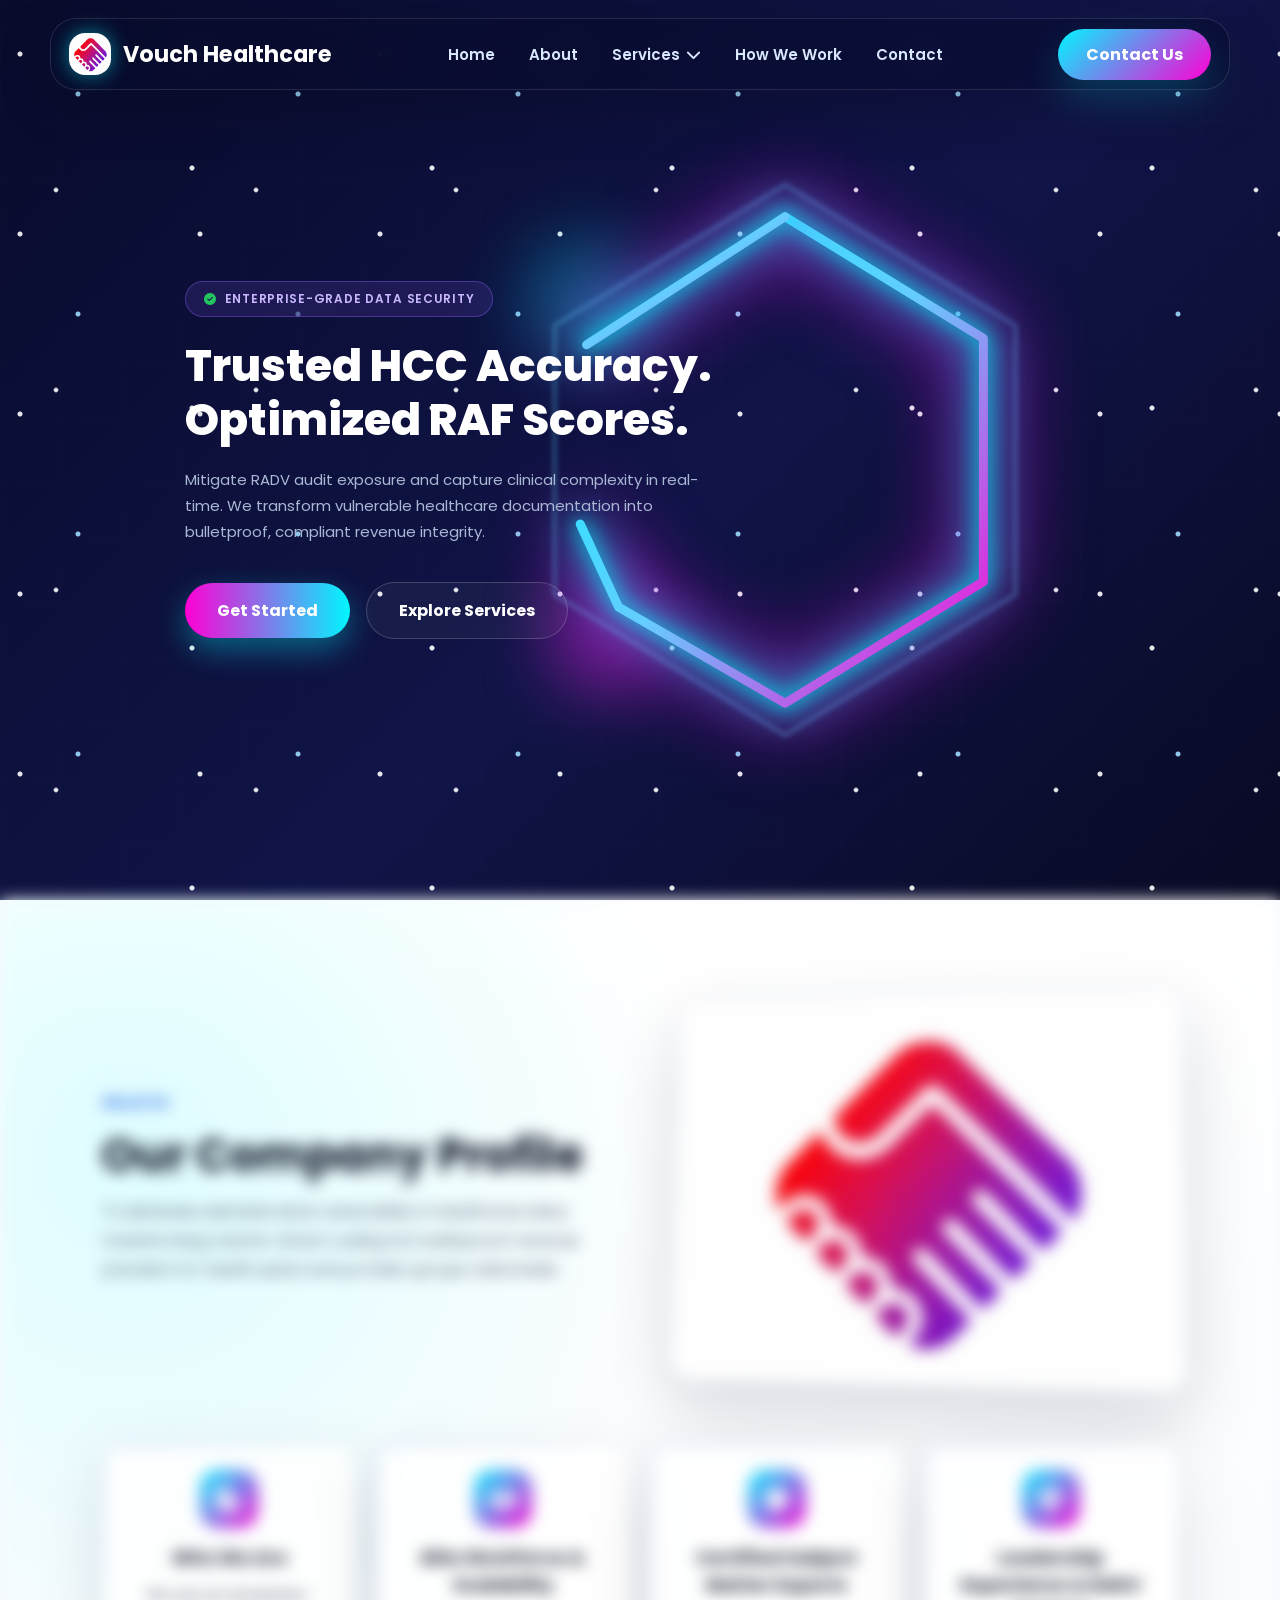
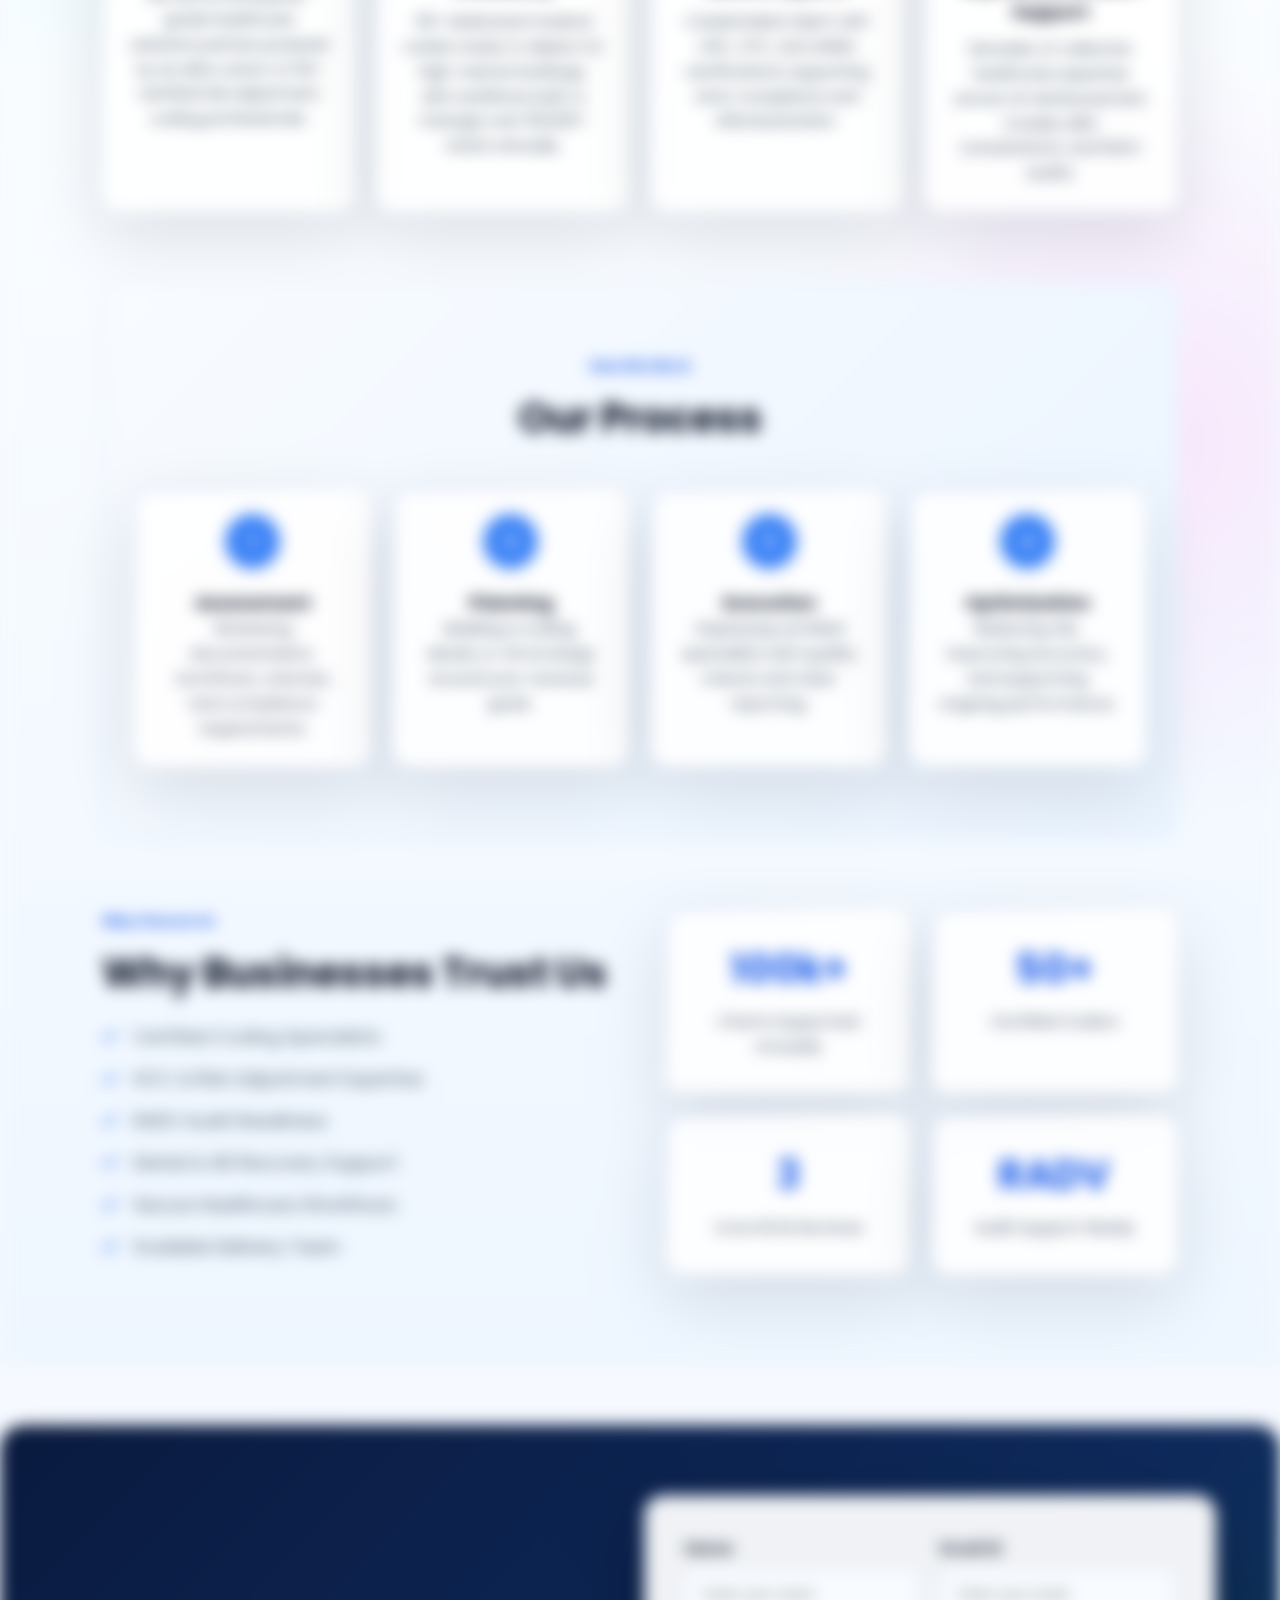
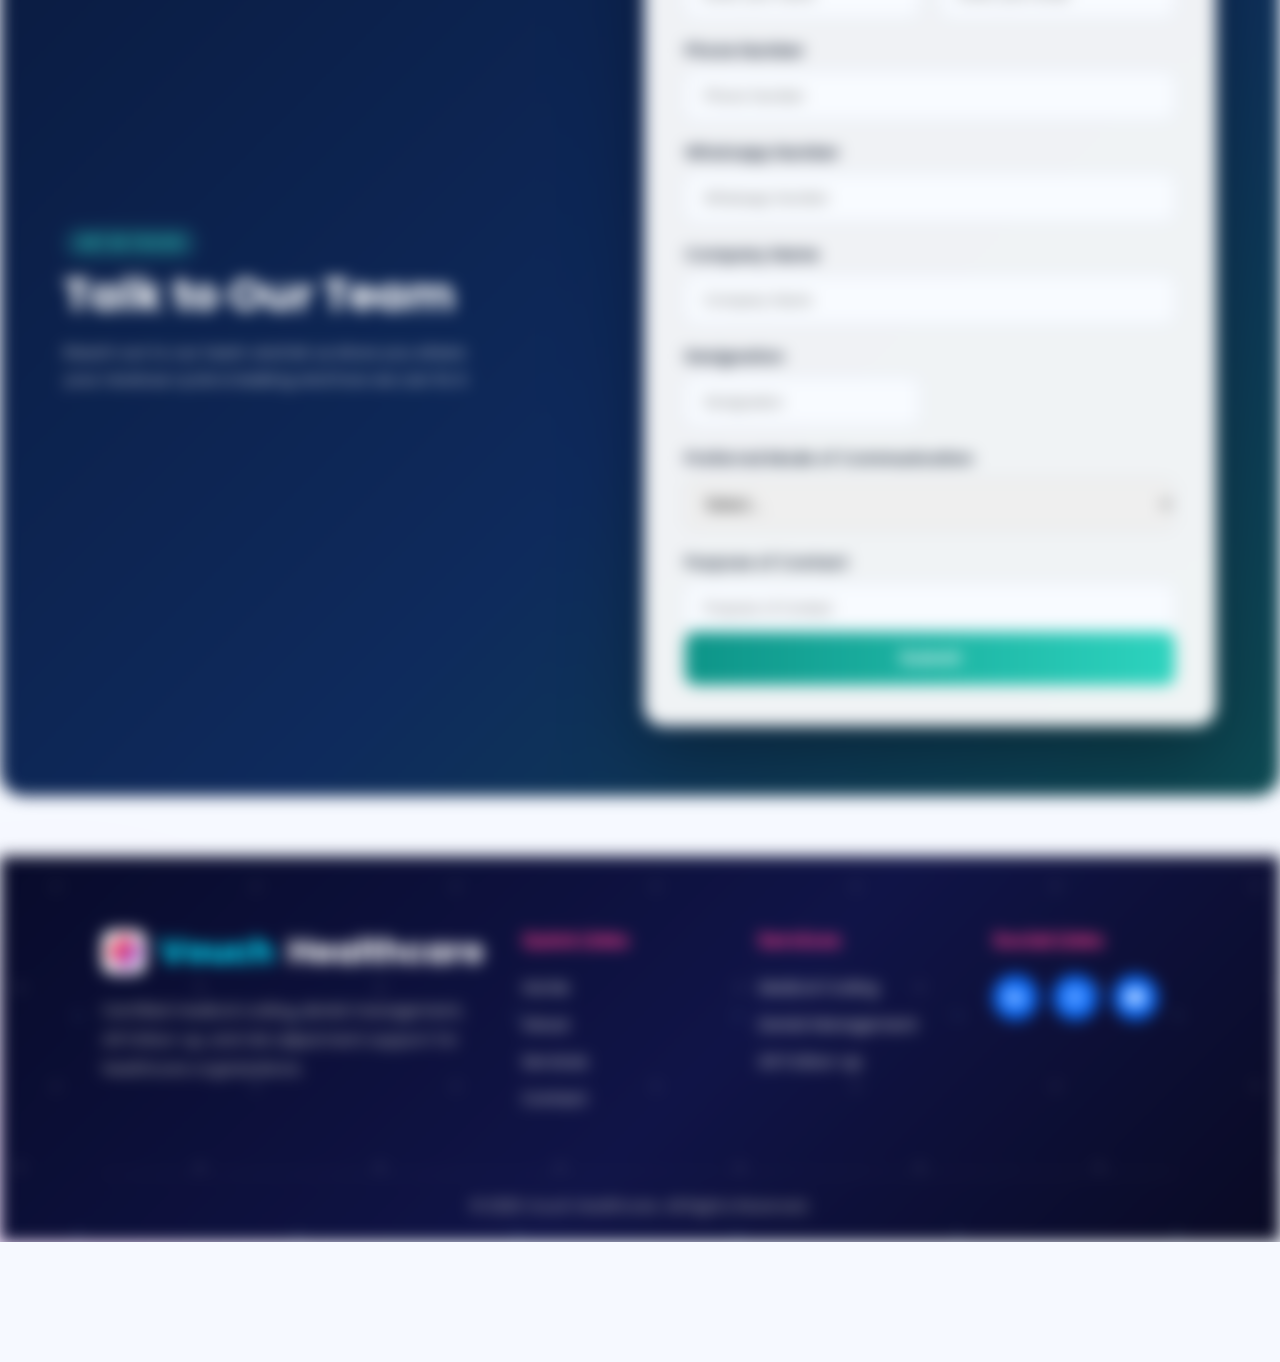
==== commit 981ce5dd: "Add files via upload" ====
--- a/index.html
+++ b/index.html
@@ -39,6 +39,15 @@
     </script>
   </head>
   <body>
+	<div id="page-loader">
+      <div class="loader-wrapper">
+        <div class="loader-logo">
+          <img src="assets/logo.jpeg" alt="Vouch Healthcare Logo">
+        </div>
+        <div class="loader-text">Vouch Healthcare</div>
+        <div class="loader"></div>
+      </div>
+    </div>
     <a class="skip-link" href="#home">Skip to content</a>
     <div class="blur blur1"></div>
     <div class="blur blur2"></div>
@@ -177,30 +186,69 @@
         </div>
       </section>
 
-      <section class="contact" id="contact">
-        <div class="section-title reveal">
-          <span>Contact Us</span>
-          <div class="hexagon hex1"></div>
-          <div class="hexagon hex2"></div>
-          <div class="hexagon hex3"></div>
-          <h2>Strengthen Your Revenue Integrity</h2>
-        </div>
-        <div class="contact-wrapper">
-          <form class="contact-form reveal">
-            <label><span>Full Name</span><input type="text" name="name" placeholder="Full Name" autocomplete="name" required /></label>
-            <label><span>Email Address</span><input type="email" name="email" placeholder="Email Address" autocomplete="email" required /></label>
-            <label><span>Phone Number</span><input type="tel" name="phone" placeholder="Phone Number" autocomplete="tel" /></label>
-            <label><span>Service Needs</span><textarea name="project" placeholder="Tell us about your coding, denial, or AR follow-up needs" required></textarea></label>
-            <button type="submit">Submit</button>
-          </form>
-          <div class="contact-info reveal">
-            <article class="info-box"><div class="icon"><i class="fa-solid fa-envelope"></i></div><div><h4>Email</h4><p>info@vouchhealthcare.com</p></div></article>
-            <article class="info-box"><div class="icon"><i class="fa-solid fa-phone"></i></div><div><h4>Phone</h4><p>+91 7708 179 046</p></div></article>
-            <article class="info-box"><div class="icon"><i class="fa-solid fa-location-dot"></i></div><div><h4>Location</h4><p>Coimbatore, Tamil Nadu, India</p></div></article>
-          </div>
-        </div>
-      </section>
-    </main>
+      <section class="contact-section" id="contact">
+  <div class="contact-shell reveal">
+
+    <div class="contact-intro">
+      <span class="contact-tag">GET IN TOUCH</span>
+      <h2>Talk to Our Team</h2>
+      <p>Reach out to our team and let us show you where your revenue cycle is leaking and how we can fix it.</p>
+    </div>
+
+    <form class="contact-form">
+      <div class="form-grid">
+        <div class="form-group">
+          <label>Name</label>
+          <input type="text" placeholder="Enter your name">
+        </div>
+
+        <div class="form-group">
+          <label>Email ID</label>
+          <input type="email" placeholder="Enter your email">
+        </div>
+
+        <div class="form-group full">
+          <label>Phone Number</label>
+          <input type="text" placeholder="Phone Number">
+        </div>
+
+        <div class="form-group full">
+          <label>Whatsapp Number</label>
+          <input type="text" placeholder="Whatsapp Number">
+        </div>
+
+        <div class="form-group full">
+          <label>Company Name</label>
+          <input type="text" placeholder="Company Name">
+        </div>
+
+        <div class="form-group">
+          <label>Designation</label>
+          <input type="text" placeholder="Designation">
+        </div>
+
+        <div class="form-group full">
+          <label>Preferred Mode of Communication</label>
+          <select>
+            <option>Select...</option>
+            <option>Email</option>
+            <option>Phone</option>
+            <option>WhatsApp</option>
+          </select>
+        </div>
+
+        <div class="form-group full">
+          <label>Purpose of Contact</label>
+          <input type="text" placeholder="Purpose of Contact">
+        </div>
+      </div>
+
+      <button type="submit">Submit</button>
+    </form>
+
+  </div>
+</section>
+    </main>      
 
     <footer class="footer">
       <div class="footer-grid">
--- a/styles.css
+++ b/styles.css
@@ -602,9 +602,62 @@
   gap: 60px;
 }
 .contact-form {
-  flex: 1;
-  padding: 35px;
-  border: 1px solid rgba(37,99,235,.12);
+  padding: 40px;
+  border: 1px solid rgba(255,255,255,.25);
+  border-radius: 20px;
+  background: rgba(255,255,255,.94);
+  backdrop-filter: blur(16px);
+  box-shadow: 0 30px 80px rgba(0,0,0,.35);
+}
+.contact-form h2 {
+  margin-bottom: 24px;
+  font-size: clamp(1.6rem, 3vw, 2.2rem);
+}
+.contact-tag {
+  display: inline-block;
+  margin-bottom: 10px;
+  padding: 6px 14px;
+  border-radius: 999px;
+  color: #2dd4bf;
+  background: rgba(45,212,191,.18);
+  font-size: 13px;
+  font-weight: 700;
+  letter-spacing: .05em;
+  text-transform: uppercase;
+}
+.form-grid{
+    display:grid;
+    grid-template-columns:repeat(2,1fr);
+    gap:20px;
+}
+
+.form-group{
+    display:flex;
+    flex-direction:column;
+}
+
+.form-group.full{
+    grid-column:1 / 3;
+}
+
+.form-group label{
+    font-weight:600;
+    margin-bottom:8px;
+    color:#1e293b;
+}
+
+.form-group input,
+.form-group select{
+    width:100%;
+    padding:15px;
+    border:1px solid #d1d5db;
+    border-radius:10px;
+    font-size:16px;
+    transition: border-color .3s, box-shadow .3s;
+}
+.form-group input:hover,
+.form-group select:hover {
+    border-color: #93c5fd;
 }
 .contact-form label {
   display: block;
@@ -619,7 +672,6 @@
 }
 .contact-form input,.contact-form textarea {
   width: 100%;
-  margin-bottom: 18px;
   padding: 15px 18px;
   color: #0f172a;
   border: 1px solid rgba(37,99,235,.14);
@@ -630,8 +682,8 @@
   transition: .3s;
 }
 .contact-form input:focus,.contact-form textarea:focus {
-  border-color: #00aaff;
-  box-shadow: 0 0 15px rgba(0,170,255,.22);
+  border-color: #2dd4bf;
+  box-shadow: 0 0 15px rgba(45,212,191,.28);
 }
 .contact-form textarea {
   height: 140px;
@@ -644,7 +696,7 @@
   border: none;
   border-radius: 10px;
   cursor: pointer;
-  background: linear-gradient(90deg,#00e5ff,#ff3cac);
+  background: linear-gradient(90deg,#0d9488,#2dd4bf);
   font-size: 18px;
   font-weight: 700;
 }
@@ -1979,3 +2031,289 @@
   background: #084298;
   transform: translateY(-3px);
 }
+.service-section + .service-section {
+    padding-top: 0px;
+}
+/* Page Loader */
+#page-loader {
+  position: fixed;
+  inset: 0;
+  z-index: 9999;
+  display: flex;
+  justify-content: center;
+  align-items: center;
+  min-height: 100vh;
+  background: #0f172a;
+  overflow: hidden;
+  transition: opacity .5s ease, visibility .5s ease;
+}
+#page-loader.loader-hidden {
+  opacity: 0;
+  visibility: hidden;
+  pointer-events: none;
+}
+#page-loader .loader-wrapper {
+  position: relative;
+  display: flex;
+  flex-direction: column;
+  align-items: center;
+  justify-content: center;
+  transform: scale(1.6);
+}
+#page-loader .loader-logo {
+  position: relative;
+  width: 70px;
+  height: 70px;
+  border-radius: 50%;
+  overflow: hidden;
+  margin-bottom: 18px;
+  display: flex;
+  justify-content: center;
+  align-items: center;
+  background: linear-gradient(145deg,#fff,#d9e4f5);
+  border: 2px solid rgba(255,255,255,.35);
+  box-shadow: 0 10px 20px rgba(0,0,0,.35),
+    inset 4px 4px 8px rgba(255,255,255,.9),
+    inset -4px -4px 8px rgba(0,0,0,.15),
+    0 0 18px rgba(15,98,254,.35);
+  animation: floatLogo 0.9s ease-in-out infinite;
+}
+#page-loader .loader-logo::before {
+  content: "";
+  position: absolute;
+  top: 10px;
+  left: 18px;
+  width: 28px;
+  height: 14px;
+  border-radius: 50%;
+  background: rgba(255,255,255,.8);
+  filter: blur(2px);
+  transform: rotate(-20deg);
+}
+#page-loader .loader-logo img {
+  width: 82%;
+  height: 82%;
+  object-fit: contain;
+  border-radius: 50%;
+}
+@keyframes floatLogo {
+  0%,100% { transform: translateY(0); }
+  50% { transform: translateY(-6px); }
+}
+#page-loader .loader-text {
+  position: relative;
+  z-index: 2;
+  font-size: 32px;
+  font-weight: 700;
+  text-align: center;
+  background: linear-gradient(90deg,#0f62fe,#00b8a9,#fff,#00b8a9,#0f62fe);
+  background-size: 250% auto;
+  -webkit-background-clip: text;
+  -webkit-text-fill-color: transparent;
+  background-clip: text;
+  animation: shimmer 2.5s linear infinite;
+}
+@keyframes shimmer {
+  from { background-position: -250% center; }
+  to { background-position: 250% center; }
+}
+#page-loader .loader {
+  position: absolute;
+  width: 100%;
+  height: 40px;
+  top: 88px;
+  left: 0;
+  background: transparent;
+  mask: repeating-linear-gradient(90deg,transparent 0,transparent 6px,#000 7px,#000 8px);
+  z-index: 1;
+}
+#page-loader .loader::after {
+  content: "";
+  position: absolute;
+  inset: 0;
+  background-image:
+    radial-gradient(circle at 50% 50%,#ff0 0%,transparent 50%),
+    radial-gradient(circle at 45% 45%,#f00 0%,transparent 45%),
+    radial-gradient(circle at 55% 55%,#0ff 0%,transparent 45%),
+    radial-gradient(circle at 45% 55%,#0f0 0%,transparent 45%),
+    radial-gradient(circle at 55% 45%,#00f 0%,transparent 45%);
+  mask: radial-gradient(circle at 50% 50%,transparent 0%,transparent 10%,#000 25%);
+  animation: transform-animation 2s infinite alternate, opacity-animation 4s infinite;
+  animation-timing-function: cubic-bezier(.6,.8,.5,1);
+}
+@keyframes transform-animation {
+  from { transform: translateX(-55%); }
+  to { transform: translateX(55%); }
+}
+@keyframes opacity-animation {
+  0%,100% { opacity: 0; }
+  15% { opacity: 1; }
+  65% { opacity: 0; }
+}
+@media(max-width:768px) {
+  #page-loader .loader-wrapper { transform: scale(1.2); }
+  #page-loader .loader-logo { width: 60px; height: 60px; margin-bottom: 15px; }
+  #page-loader .loader-text { font-size: 24px; }
+  #page-loader .loader { top: 72px; }
+}
+@media(max-width:480px) {
+  #page-loader .loader-wrapper { transform: scale(1); }
+  #page-loader .loader-logo { width: 52px; height: 52px; margin-bottom: 12px; }
+  #page-loader .loader-text { font-size: 18px; padding: 0 20px; }
+  #page-loader .loader { top: 60px; }
+}
+.specialties-section{
+    padding:90px 0;
+    background:#fff;
+}
+
+.container{
+    width:90%;
+    max-width:1200px;
+    margin:auto;
+}
+
+.section-subtitle{
+    display:block;
+    text-align:center;
+    color:#e63946;
+    font-size:14px;
+    letter-spacing:3px;
+    font-weight:700;
+    margin-bottom:12px;
+}
+
+.section-title{
+    text-align:center;
+    font-size:46px;
+    font-weight:700;
+    color:#111;
+    margin-bottom:60px;
+}
+
+.specialties-grid{
+    display:grid;
+    grid-template-columns:repeat(auto-fit,minmax(260px,1fr));
+    gap:30px;
+}
+
+.specialty-card{
+    background:#fff;
+    border:1px solid #ededed;
+    border-radius:18px;
+    padding:45px 30px;
+    text-align:center;
+    transition:.35s ease;
+    cursor:pointer;
+}
+
+.icon-circle{
+    width:85px;
+    height:85px;
+    border-radius:50%;
+    background:#f6f7fb;
+    border:2px solid #2ea3ff;
+    display:flex;
+    align-items:center;
+    justify-content:center;
+    margin:0 auto 25px;
+    transition:.35s;
+}
+
+.icon-circle i{
+    font-size:34px;
+    color:#2ea3ff;
+}
+
+.specialty-card h3{
+    font-size:28px;
+    margin-bottom:18px;
+    color:#111;
+}
+
+.specialty-card p{
+    color:#666;
+    line-height:1.8;
+    font-size:17px;
+}
+
+.specialty-card:hover{
+    transform:translateY(-10px);
+    border-color:#ff6b6b;
+    box-shadow:
+        0 0 12px rgba(255,107,107,.35),
+        0 0 24px rgba(255,107,107,.18);
+}
+
+.specialty-card:hover .icon-circle{
+    border-color:#ff6b6b;
+    box-shadow:0 0 15px rgba(255,107,107,.45);
+}
+
+.specialty-card:hover .icon-circle i{
+    color:#ff6b6b;
+}
+
+@media(max-width:768px){
+
+.section-title{
+    font-size:34px;
+}
+
+.specialty-card{
+    padding:35px 25px;
+}
+
+.specialty-card h3{
+    font-size:24px;
+}
+
+.specialty-card p{
+    font-size:16px;
+}
+
+}
+
+.contact-section {
+  position: relative;
+  overflow: hidden;
+  margin: 60px 0;
+  padding: 70px 5vw;
+  border-radius: 24px;
+  background: linear-gradient(135deg, #0a1a3f 0%, #0e2a5c 55%, #0d4a52 100%);
+}
+
+.contact-shell {
+  position: relative;
+  z-index: 1;
+  display: grid;
+  grid-template-columns: 1fr 1.1fr;
+  align-items: center;
+  gap: 60px;
+  max-width: 1200px;
+  margin: 0 auto;
+}
+
+.contact-intro {
+  color: #fff;
+}
+.contact-intro h2 {
+  margin-bottom: 18px;
+  color: #fff;
+  font-size: clamp(2rem, 4vw, 2.8rem);
+  line-height: 1.15;
+}
+.contact-intro p {
+  max-width: 420px;
+  color: rgba(255,255,255,.75);
+  font-size: 1.02rem;
+  line-height: 1.7;
+}
+
+@media (max-width: 900px) {
+  .contact-shell {
+    grid-template-columns: 1fr;
+    gap: 40px;
+  }
+  .contact-intro p { max-width: none; }
+}
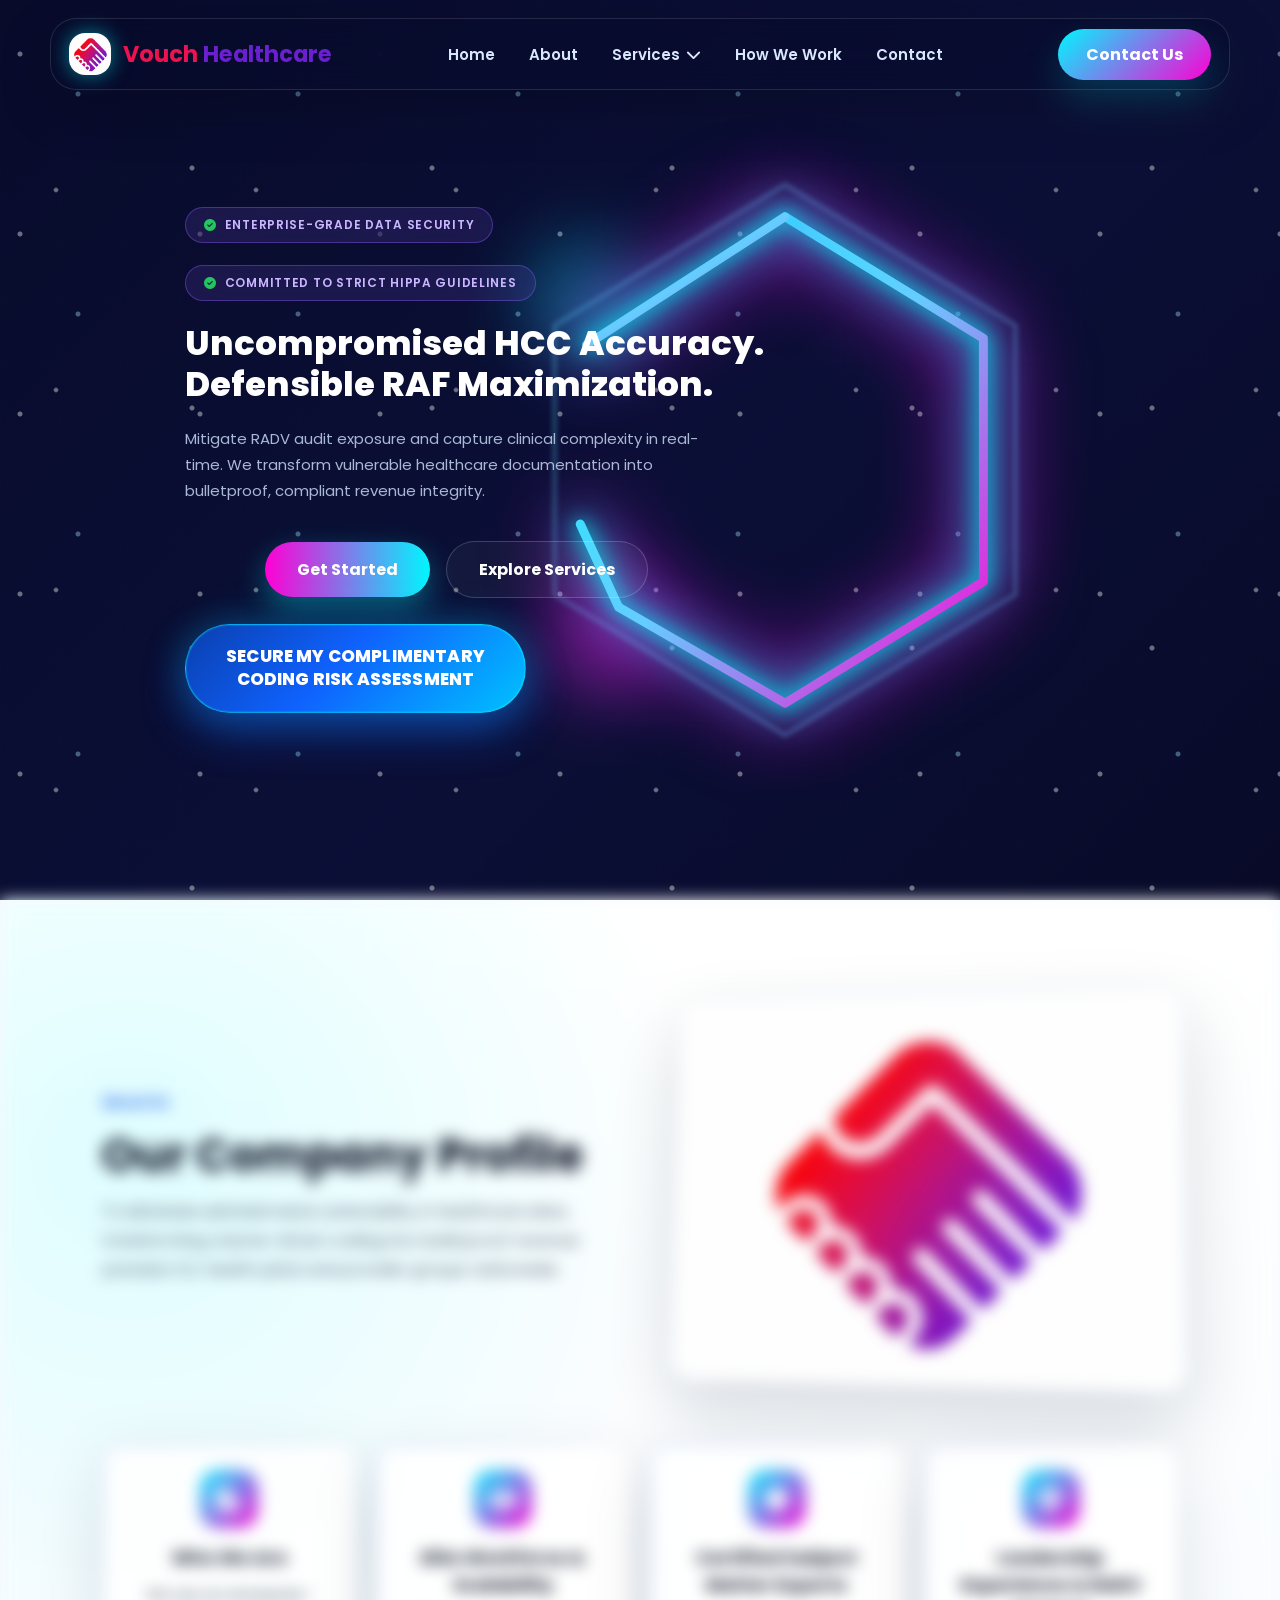
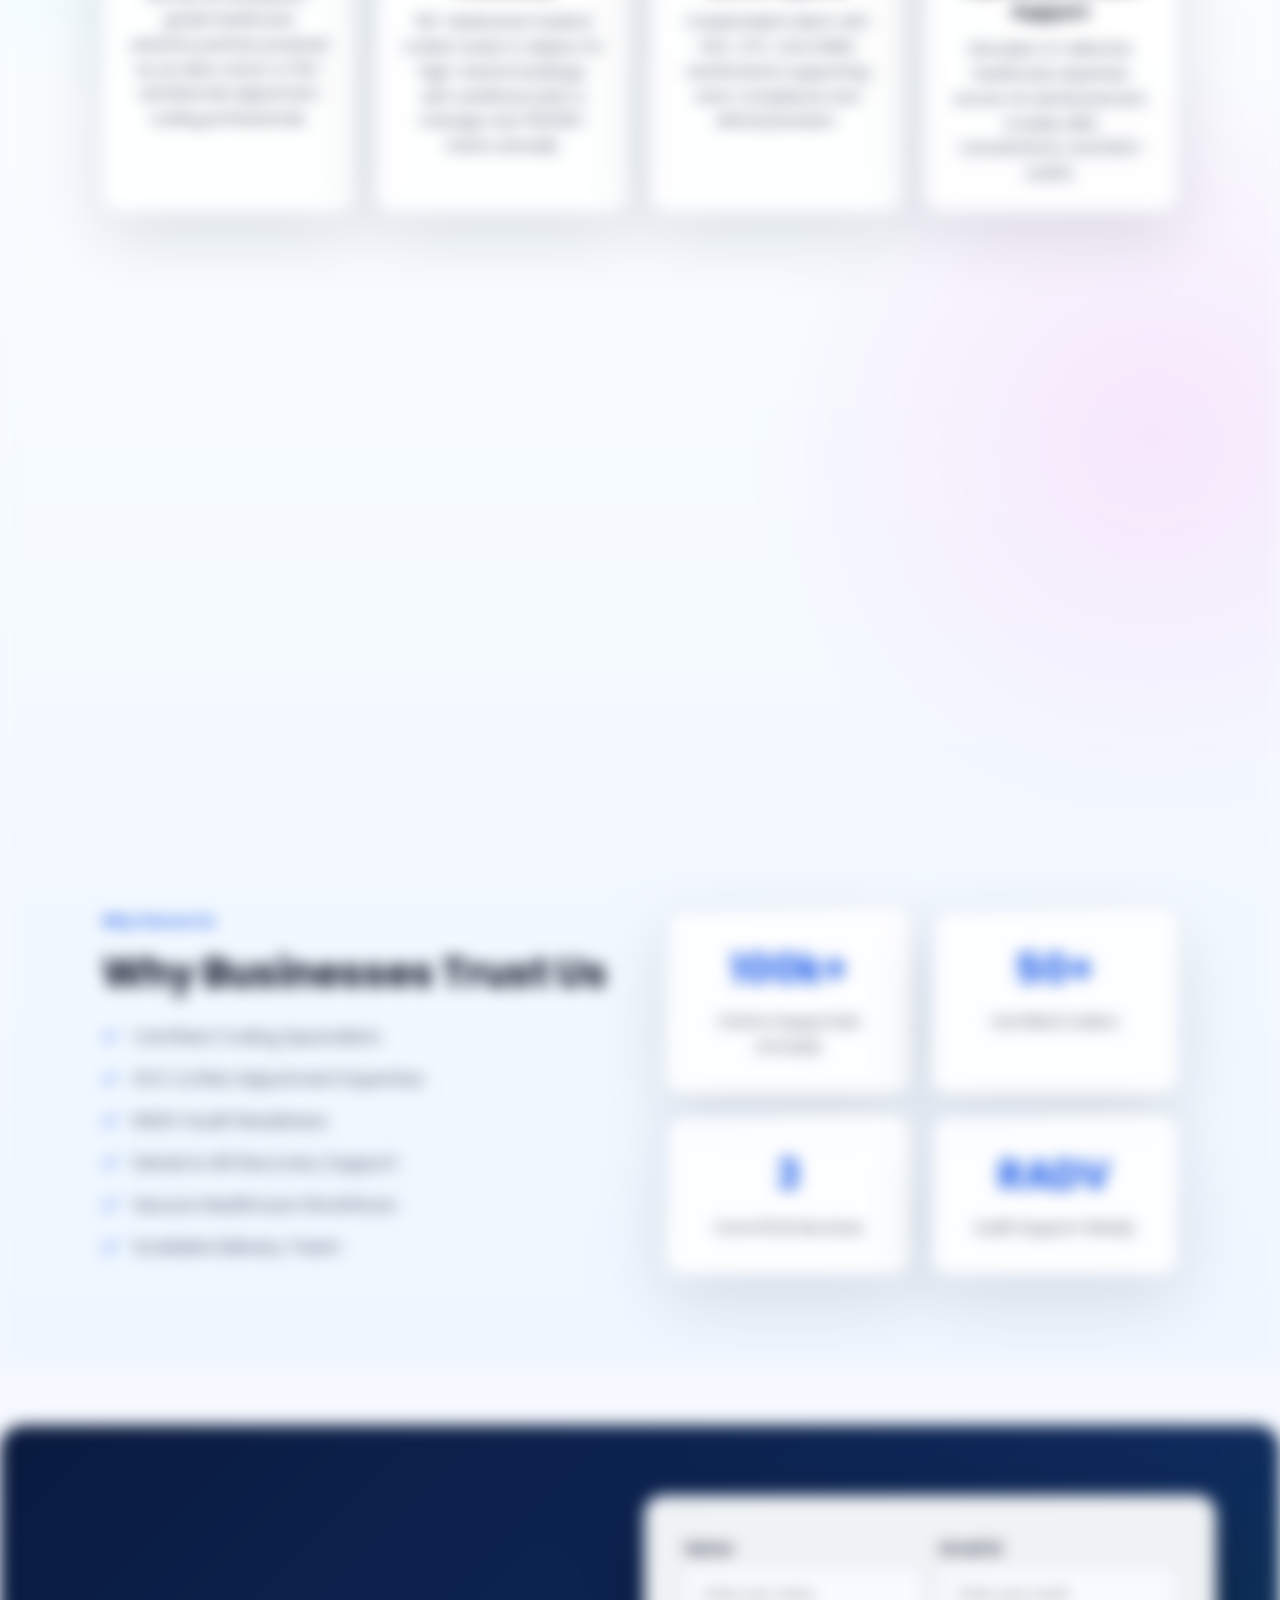
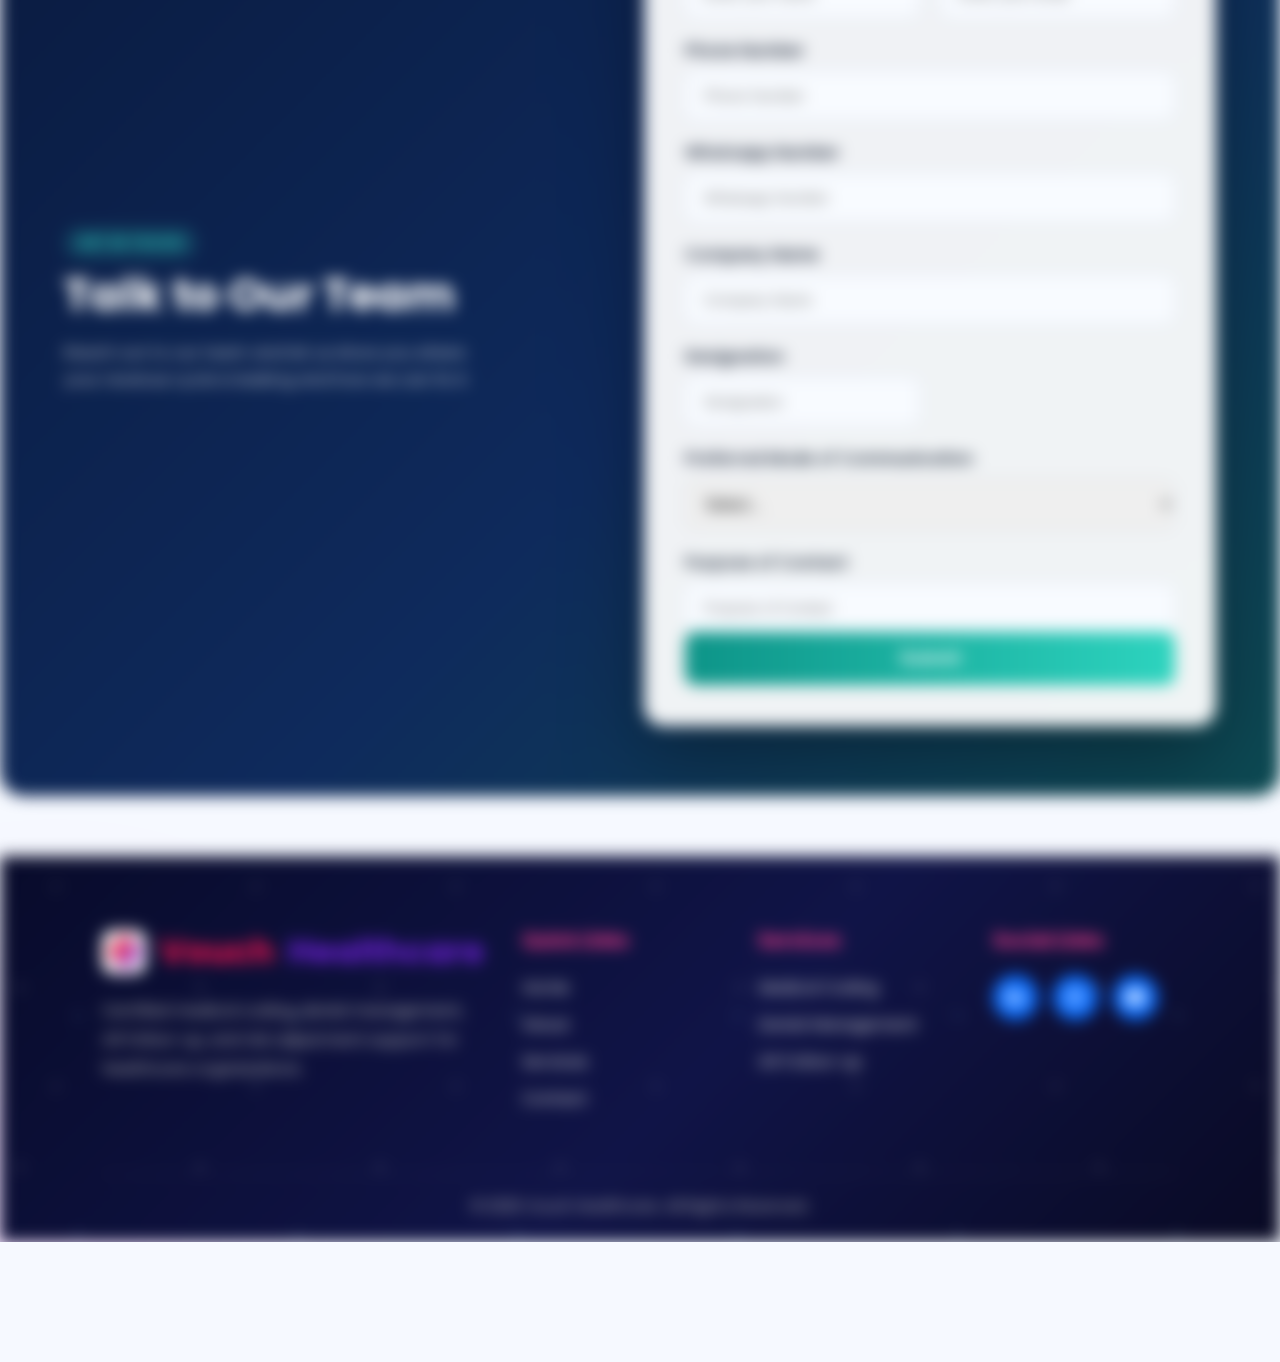
==== commit 713a3c8c: "Add files via upload" ====
--- a/index.html
+++ b/index.html
@@ -55,7 +55,7 @@
     <header class="site-header">
       <a class="logo" href="#home" aria-label="Vouch Healthcare home">
         <img class="logo-circle" src="assets/logo.jpeg" alt="Vouch Healthcare logo" />
-        <span>Vouch Healthcare</span>
+        <span><span class="logo-vouch">Vouch</span> <span class="logo-healthcare">Healthcare</span></span>
       </a>
       <button class="menu-toggle" type="button" aria-label="Open menu" aria-expanded="false">
         <span></span><span></span><span></span>
@@ -81,19 +81,36 @@
 
     <main>
       <section class="hero" id="home" aria-label="Hero section">
+        <video class="hero-mobile-video" autoplay muted loop playsinline preload="none" poster="assets/id.jpg">
+          <source src="assets/id.mp4" type="video/mp4">
+        </video>
+        <div class="hero-mobile-overlay"></div>
+        <video class="hero-desktop-video" autoplay muted loop playsinline preload="none">
+  <source src="assets/lapmainbg.mp4" type="video/mp4">
+</video>
+<div class="hero-desktop-overlay"></div>
         <div class="hero-content reveal">
           <div class="tag"><i class="fa-solid fa-circle-check"></i> Enterprise-Grade Data Security</div>
+          <div class="tag"><i class="fa-solid fa-circle-check"></i> Committed To Strict HIPPA Guidelines</div>
           <h1>
-            Trusted HCC Accuracy.<br />
-            Optimized RAF Scores.
+            Uncompromised HCC Accuracy.</br>
+            Defensible RAF Maximization.
           </h1>
           <p>
             Mitigate RADV audit exposure and capture clinical complexity in real-time. We transform vulnerable healthcare documentation into bulletproof, compliant revenue integrity.
           </p>
           <div class="hero-buttons">
-            <a href="#contact" class="btn primary">Get Started</a>
+		<p>  </p>
+          <p>  </p>
+          <p>  </p>
+          <p>  </p>
+          <p>  </p>
+             <a href="#contact" class="btn primary">Get Started</a>
             <a href="#services" class="btn secondary">Explore Services</a>
           </div>
+           <a href="#contact" class="hero-cta-highlight">
+  Secure My Complimentary<br>Coding Risk Assessment
+</a>
         </div>
 
         <div class="hero-visual reveal">
@@ -253,7 +270,7 @@
     <footer class="footer">
       <div class="footer-grid">
         <div>
-          <div class="footer-logo"><img class="footer-logo-img" src="assets/logo.jpeg" alt="Vouch Healthcare logo" /><span>Vouch</span>Healthcare</div>
+          <div class="footer-logo"><img class="footer-logo-img" src="assets/logo.jpeg" alt="Vouch Healthcare logo" /><span class="footer-logo-vouch">Vouch</span> <span class="footer-logo-healthcare">Healthcare</span></div>
           <p>Certified medical coding, denial management, AR follow-up, and risk adjustment support for healthcare organizations.</p>
         </div>
         <div>
--- a/styles.css
+++ b/styles.css
@@ -95,6 +95,14 @@
   font-size: 1.4rem;
   font-weight: 700;
 }
+
+.logo-vouch {
+  color: #ee1350;
+}
+.logo-healthcare {
+  color: #6a1fd0;
+}
+
 .logo-circle {
   display: block;
   width: 42px;
@@ -269,6 +277,59 @@
   background-size: 60px 60px;
   opacity: .35;
 }
+.hero-mobile-video,
+.hero-mobile-overlay{
+    display:none;
+}
+
+@media (max-width:768px){
+    .hero-mobile-video{
+        display:block;
+        position:absolute;
+        inset:0;
+        width:100%;
+        height:100%;
+        object-fit:cover;
+        z-index:0;
+    }
+    .hero-mobile-overlay{
+        display:block;
+        position:absolute;
+        inset:0;
+        background:rgba(8,11,43,.55);
+        z-index:1;
+    }
+    .hero-content,
+    .hero-visual{
+        position:relative;
+        z-index:2;
+    }
+}
+
+.hero-desktop-video,
+.hero-desktop-overlay{
+    display:none;
+}
+
+@media (min-width:769px){
+    .hero-desktop-video{
+        display:block;
+        position:absolute;
+        inset:0;
+        width:100%;
+        height:100%;
+        object-fit:cover;
+        z-index:0;
+    }
+    .hero-desktop-overlay{
+        display:block;
+        position:absolute;
+        inset:0;
+        background:rgba(8,11,43,.55);
+        z-index:1;
+    }
+}
+
 .hero-content {
   position: relative;
   z-index: 2;
@@ -365,6 +426,14 @@
   line-height: 1.22;
   letter-spacing: 0;
 }
+
+@media (min-width: 993px) {
+  .hero h1 {
+    font-size: clamp(1.9rem,3.1vw,34px);
+    white-space: nowrap;
+  }
+} 
+
 .hero p {
   max-width: 520px;
   margin: 20px 0 36px;
@@ -392,6 +461,56 @@
   border: 1px solid rgba(255,255,255,.18);
   background: rgba(255,255,255,.04);
 }
+
+.hero-cta-highlight {
+  position: relative;
+  display: inline-flex;
+  overflow: hidden;
+  align-items: center;
+  justify-content: center;
+  flex: none;
+  width: fit-content;
+  min-width: 340px;
+  max-width: 420px;
+  margin-top: 26px;
+  padding: 20px 40px;
+  border: 1px solid rgba(0,247,255,.5);
+  border-radius: 60px;
+  background: linear-gradient(135deg,#0a3fae 0%,#0f62fe 45%,#00c2ff 100%);
+  box-shadow: 0 0 0 1px rgba(0,247,255,.15) inset,
+              0 18px 45px rgba(15,98,254,.45),
+              0 0 40px rgba(0,247,255,.25);
+  color: #fff;
+  font-size: 17px;
+  font-weight: 800;
+  line-height: 1.4;
+  letter-spacing: .01em;
+  text-align: center;
+  text-transform: uppercase;
+  cursor: pointer;
+  -webkit-tap-highlight-color: transparent;
+  transition: transform .35s ease, box-shadow .35s ease;
+}
+.hero-cta-highlight::before {
+  position: absolute;
+  top: 0;
+  left: -60%;
+  width: 40%;
+  height: 100%;
+  content: "";
+  background: linear-gradient(120deg,transparent,rgba(255,255,255,.35),transparent);
+  transform: skewX(-20deg);
+  animation: heroCtaShine 3.2s ease-in-out infinite;
+}
+@keyframes heroCtaShine {
+  0% { left: -60%; }
+  50%,100% { left: 130%; }
+}
+.hero-cta-highlight:hover {
+  transform: translateY(-4px);
+  box-shadow: 0 22px 55px rgba(15,98,254,.55), 0 0 55px rgba(0,247,255,.4);
+}
+
 /* Index Sections */
 .about,.contact {
   width: 100%;
@@ -806,8 +925,11 @@
   border-radius: 12px;
   object-fit: cover;
 }
-.footer-logo span {
-  color: #00e5ff;
+.footer-logo-vouch {
+  color: #ee1350;
+}
+.footer-logo-healthcare {
+  color: #6a1fd0;
 }
 .footer p {
   color: #bbb;
@@ -967,16 +1089,21 @@
 }
 .service-hero .hero-bg{
     position:absolute;
-    inset:0;
+    top:0;
+    left:0;
+    right:0;
+    bottom:-1px;
     z-index:0;
 }
 
-.service-hero .hero-bg img{
+.service-hero .hero-bg img,
+.service-hero .hero-bg video{
     width:100%;
     height:100%;
     object-fit:cover;
-}
-
+    object-position:center;
+    display:block;
+}
 .service-hero::before{
     content:"";
     position:absolute;
@@ -1062,17 +1189,69 @@
 }
 /* ---------- AR HERO LAYOUT ---------- */
 
-.ar-hero-layout{
-    position:relative;
-    z-index:2;
-
-    display:grid;
-    grid-template-columns:1fr 2fr 1fr;
-
-    align-items:center;
-    gap:40px;
-
-    width:100%;
+.service-hero .ar-hero-content{
+    position: relative;
+    z-index: 2;
+
+    display: flex;
+    flex-direction: column;
+    align-items: flex-start;
+    justify-content: center;
+
+    text-align: left !important;
+
+    width: 100%;
+    max-width: 650px;
+
+    margin: 0 !important;
+
+    /* Move the content further to the left */
+    margin-left: -40% !important;
+
+    /* Lift it slightly */
+    transform: translateY(-20px);
+}
+.service-hero .ar-hero-content .ar-title-piece,
+.service-hero .ar-hero-content h1 {
+    order: 1;
+}
+
+.service-hero .ar-hero-content .ar-tagline {
+    order: 2;
+}
+
+.service-hero .ar-hero-content .service-ctas {
+    order: 3;
+}
+
+.ar-title-piece{
+    font-size:70px;
+    font-weight:800;
+    line-height:1.05;
+    background:linear-gradient(90deg,#00f7ff,#66ccff,#ff00d4);
+    -webkit-background-clip:text;
+    background-clip:text;
+    -webkit-text-fill-color:transparent;
+}
+
+.ar-tagline{
+    display:block;
+
+    margin:8px 0 0 0;
+
+    color:#fff;
+
+    font-size:24px;
+
+    font-weight:600;
+}
+
+.service-ctas{
+    display:flex;
+    gap:16px;
+    flex-wrap:wrap;
+
+    margin-top:55px;
 }
 
 .ar-left,
@@ -1105,6 +1284,17 @@
     text-align:center;
 }
 
+.service-hero .ar-tagline{
+    margin-top:12px;
+    margin-bottom:28px;
+
+    color:#fff;
+    font-size:24px;
+    font-weight:600;
+
+    display:inline-block;
+}
+
 .ar-image{
 
     width:100%;
@@ -1116,17 +1306,6 @@
     box-shadow:0 25px 60px rgba(0,0,0,.35);
 }
 
-.ar-tagline{
-
-    margin-top:35px;
-
-    color:#fff;
-
-    font-size:24px;
-
-    font-weight:600;
-}
-
 .motion-left{
 
     animation:slideLeft 1.2s ease forwards;
@@ -1204,20 +1383,13 @@
 
 @media(max-width:991px){
 
-.ar-hero-layout{
-
-grid-template-columns:1fr;
-
-gap:25px;
-
-}
-
-.ar-left h1,
-.ar-right h1,
 .ar-title-piece{
-
-font-size:42px;
-
+    font-size:42px;
+}
+
+.service-hero .ar-hero-content{
+    margin-left:6% !important;
+    max-width:100%;
 }
 
 .ar-image{
@@ -1242,6 +1414,12 @@
 .service-section.alt {
   background: #f3f1fb;
 }
+
+#services {
+  position: relative;
+  z-index: 5;
+}
+
 .service-grid-two {
   display: grid;
   grid-template-columns: 1.05fr .95fr;
@@ -1304,6 +1482,11 @@
   grid-template-columns: repeat(3,1fr);
   gap: 22px;
 }
+
+.service-card-grid.popup-grid {
+  grid-template-columns: repeat(2,1fr);
+}
+
 .service-card {
   position: relative;
   overflow: hidden;
@@ -1365,6 +1548,72 @@
   font-size: .94rem;
   line-height: 1.65;
 }
+
+/* Hover popup for medical coding service cards */
+.service-card.popup-card {
+  position: relative;
+  z-index: 1;
+  overflow: visible;
+}
+
+.service-card.popup-card:hover,
+.service-card.popup-card:focus-within {
+  z-index: 50;
+  border-color: #ff6b6b;
+  box-shadow: 0 0 12px rgba(255,107,107,.35), 0 0 24px rgba(255,107,107,.18);
+}
+
+.service-card.popup-card .service-popup {
+  position: absolute;
+  left: 0;
+  right: 0;
+  top: calc(100% + 14px);
+  z-index: 30;
+  padding: 22px 24px;
+  border: 1px solid rgba(255,107,107,.35);
+  border-radius: 20px;
+  background: linear-gradient(145deg,#ffffff,rgba(255,240,240,.96));
+  box-shadow: 0 0 20px rgba(255,107,107,.25), 0 28px 60px rgba(11,15,46,.18);
+  opacity: 0;
+  visibility: hidden;
+  transform: translateY(-10px);
+  transition: opacity .25s ease, transform .25s ease, visibility .25s;
+  pointer-events: none;
+}
+
+.service-card.popup-card .service-popup p {
+  margin: 0 0 12px;
+  color: #0b0f2e;
+  font-size: .92rem;
+  line-height: 1.6;
+}
+
+.service-card.popup-card .service-popup ul {
+  margin: 0;
+  padding-left: 18px;
+}
+
+.service-card.popup-card .service-popup li {
+  margin-bottom: 8px;
+  color: #0b0f2e;
+  font-size: .88rem;
+  line-height: 1.55;
+}
+
+.service-card.popup-card .service-popup li strong {
+  color: #e63946;
+}
+
+.service-card.popup-card:hover .service-popup,
+.service-card.popup-card:focus-within .service-popup {
+  opacity: 1;
+  visibility: visible;
+  transform: translateY(0);
+  pointer-events: auto;
+}
+
+
+
 .service-process {
   display: grid;
   grid-template-columns: repeat(4,1fr);
@@ -1537,9 +1786,6 @@
   object-fit: cover;
   flex-shrink: 0;
 }
-.service-foot-brand span {
-  color: #38d9e8;
-}
 .socials {
   display: flex;
   gap: 12px;
@@ -1567,6 +1813,11 @@
   transform: translateY(36px);
   transition: opacity .7s ease,transform .7s ease;
 }
+
+.hedis-drop {
+    transform: translateY(-40px);
+}
+
 .reveal.visible {
   opacity: 1;
   transform: translateY(0);
@@ -1729,8 +1980,8 @@
   }
   .hero {
     flex-direction: column;
-    min-height: 100svh;
-    padding: 130px 22px 70px;
+    min-height: auto;
+    padding: 130px 22px 40px;
     text-align: center;
   }
   .hero-content {
@@ -1740,13 +1991,23 @@
     transform: none;
   }
   .hero p {
-    margin: 20px auto 36px;
+    margin: 20px auto 24px;
   }
   .hero-buttons {
     width: 100%;
     flex-direction: column;
     justify-content: center;
-  }
+    margin-top: 60px;
+}
+
+  .hero-cta-highlight {
+  width: 100%;
+  max-width: none;
+  margin-top: 20px;
+  padding: 18px 24px;
+  font-size: 15px;
+}
+
   .btn {
     width: 100%;
   }
@@ -2317,3 +2578,102 @@
   }
   .contact-intro p { max-width: none; }
 }
+
+
+.hero-mobile-video,
+.hero-mobile-overlay{
+    display:none;
+}
+
+@media (max-width:768px){
+    .hero-mobile-video{
+        display:block;
+        position:absolute;
+        inset:0;
+        width:100%;
+        height:100%;
+        object-fit:cover;
+        z-index:0;
+    }
+    .hero-mobile-overlay{
+        display:block;
+        position:absolute;
+        inset:0;
+        background:rgba(8,11,43,.55);
+        z-index:1;
+    }
+    .hero{
+        position:relative;
+        overflow:hidden;
+    }
+    .hero-content,
+    .hero-visual{
+        position:relative;
+        z-index:2;
+    }
+}
+
+.accordion-toggle {
+    display: flex;
+    align-items: center;
+    justify-content: space-between;
+    gap: 12px;
+    width: 100%;
+    padding: 0;
+    border: none;
+    background: none;
+    cursor: pointer;
+    text-align: left;
+    font-family: inherit;
+}
+
+.accordion-toggle h2 {
+    margin: 0;
+    transition: color .25s ease;
+}
+.accordion-icon {
+    flex-shrink: 0;
+    font-size: 20px;
+    color: var(--blue, #2563eb);
+    transition: transform .3s ease, color .25s ease;
+}
+.accordion-toggle:hover h2,
+.accordion-toggle:focus-visible h2,
+.accordion-toggle[aria-expanded="true"] h2 {
+    color: #e63946;
+}
+.accordion-toggle:hover .accordion-icon,
+.accordion-toggle:focus-visible .accordion-icon,
+.accordion-toggle[aria-expanded="true"] .accordion-icon {
+    color: #e63946;
+}
+.accordion-toggle[aria-expanded="true"] .accordion-icon {
+    transform: rotate(180deg);
+}
+
+.accordion-content {
+    overflow: hidden;
+    max-height: 0;
+    transition: max-height .35s ease;
+}
+.accordion-content p {
+    padding-top: 14px;
+}
+.ar-title{
+    margin:0;
+
+    line-height:1.05;
+
+    display:block;
+}
+
+.accordion-toggle {
+    -webkit-tap-highlight-color: transparent;
+}
+
+@media (hover: none) {
+    .hedis-drop.visible h2,
+    .hedis-drop.visible .accordion-icon {
+        color: #e63946;
+    }
+}
